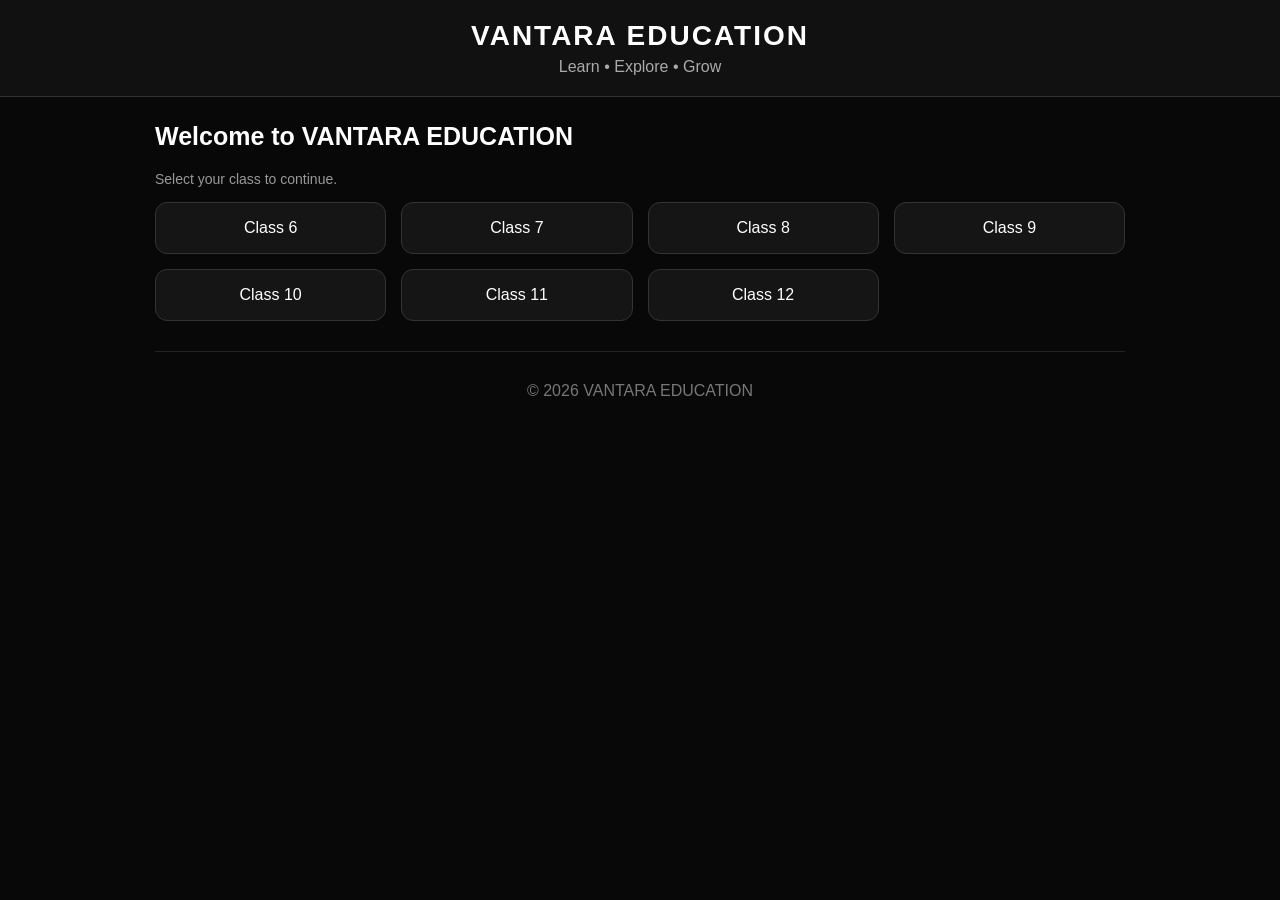
==== index.html @ ebf4049a "Update index.html" ====
<!DOCTYPE html>
<html lang="en">
<head>
<meta charset="UTF-8">
<meta name="viewport" content="width=device-width, initial-scale=1.0">
<title>VANTARA EDUCATION</title>

<style>
* {
  box-sizing: border-box;
  margin: 0;
  padding: 0;
}

body {
  font-family: Arial, sans-serif;
  background: #080808;
  color: #ffffff;
  min-height: 100vh;
}

header {
  background: #111;
  padding: 20px;
  text-align: center;
  border-bottom: 1px solid #333;
}

header h1 {
  font-size: 28px;
  letter-spacing: 2px;
}

header p {
  color: #aaa;
  margin-top: 6px;
}

.container {
  max-width: 1000px;
  margin: auto;
  padding: 25px 15px;
}

.page {
  display: none;
}

.page.active {
  display: block;
}

h2 {
  margin-bottom: 20px;
  font-size: 25px;
}

h3 {
  margin: 20px 0 12px;
  color: #ddd;
}

.grid {
  display: grid;
  grid-template-columns: repeat(auto-fit, minmax(210px, 1fr));
  gap: 15px;
}

button {
  width: 100%;
  padding: 16px;
  border: 1px solid #333;
  border-radius: 12px;
  background: #151515;
  color: white;
  font-size: 16px;
  cursor: pointer;
  transition: 0.2s;
}

button:hover {
  background: #222;
  transform: translateY(-2px);
}

.back {
  background: #222;
  margin-bottom: 20px;
}

.chapter {
  text-align: left;
  padding: 15px;
}

.chapter-title {
  font-size: 17px;
}

.chapter-number {
  color: #aaa;
  font-size: 13px;
}

.content-box {
  background: #111;
  border: 1px solid #292929;
  padding: 20px;
  border-radius: 14px;
  line-height: 1.7;
}

footer {
  text-align: center;
  color: #777;
  padding: 30px 10px;
  margin-top: 30px;
  border-top: 1px solid #222;
}

.small {
  color: #999;
  font-size: 14px;
  margin-bottom: 15px;
}

.section-title {
  margin-top: 25px;
  margin-bottom: 12px;
  padding-bottom: 8px;
  border-bottom: 1px solid #333;
}

.home-btn {
  background: #1c1c1c;
}

textarea {
  width: 100%;
  min-height: 200px;
  background: #111;
  color: white;
  border: 1px solid #333;
  border-radius: 10px;
  padding: 15px;
  resize: vertical;
}

.save-btn {
  margin-top: 10px;
  background: #222;
}

@media(max-width:600px) {
  header h1 {
    font-size: 23px;
  }

  h2 {
    font-size: 21px;
  }

  button {
    font-size: 15px;
    padding: 14px;
  }
}
</style>
</head>

<body>

<header>
  <h1>VANTARA EDUCATION</h1>
  <p>Learn • Explore • Grow</p>
</header>

<div class="container">

<!-- HOME -->
<div id="home" class="page active">
  <h2>Welcome to VANTARA EDUCATION</h2>
  <p class="small">Select your class to continue.</p>

  <div class="grid">
    <button onclick="openClass(6)">Class 6</button>
    <button onclick="openClass(7)">Class 7</button>
    <button onclick="openClass(8)">Class 8</button>
    <button onclick="openClass(9)">Class 9</button>
    <button onclick="openClass(10)">Class 10</button>
    <button onclick="openClass(11)">Class 11</button>
    <button onclick="openClass(12)">Class 12</button>
  </div>
</div>


<!-- CLASS PAGE -->
<div id="classPage" class="page">
  <button class="back" onclick="showPage('home')">← Back</button>

  <h2 id="classTitle"></h2>
  <p class="small">Select a subject.</p>

  <div id="subjectButtons" class="grid"></div>
</div>


<!-- SST SELECTION -->
<div id="sstPage" class="page">
  <button class="back" onclick="openClass(selectedClass)">← Back</button>

  <h2>Social Science</h2>
  <p class="small">Choose a section.</p>

  <div id="sstOptions" class="grid"></div>
</div>


<!-- GENERIC SUBJECT PAGE -->
<div id="subjectPage" class="page">
  <button class="back" onclick="openClass(selectedClass)">← Back</button>

  <h2 id="subjectTitle"></h2>
  <div id="subjectContent"></div>
</div>


<!-- CHAPTER PAGE -->
<div id="chapterPage" class="page">
  <button class="back" onclick="goBack()">← Back</button>

  <h2 id="chapterTitle"></h2>

  <div class="content-box">
    <p>
      Study material for this chapter will be added here.
    </p>
  </div>
</div>


<!-- WRITING PAGE -->
<div id="writingPage" class="page">
  <button class="back" onclick="showPage('home')">← Back</button>

  <h2>Writing</h2>

  <div class="content-box">
    <textarea id="writingArea"
      placeholder="Write your notes or answers here..."></textarea>

    <button class="save-btn" onclick="saveWriting()">Save</button>
  </div>
</div>


<footer>
  © 2026 VANTARA EDUCATION
</footer>

</div>


<script>

let selectedClass = null;
let currentSubject = null;
let previousPage = "classPage";

const classes = {
  6: ["Mathematics", "Science", "English", "Social Science", "AI", "Hindi"],
  7: ["Mathematics", "Science", "English", "Social Science", "AI", "Hindi"],
  8: ["Mathematics", "Science", "English", "Social Science", "AI", "Hindi"],
  9: ["Mathematics", "Science", "English", "Social Science", "AI", "Hindi"],
  10: ["Mathematics", "Science", "English", "Social Science", "AI", "Hindi"],
  11: ["Mathematics", "Physics", "Chemistry", "Biology", "English", "Social Science", "AI", "Hindi"],
  12: ["Mathematics", "Physics", "Chemistry", "Biology", "English", "Social Science", "AI", "Hindi"]
};


/* =========================
   CLASS 10 MATHEMATICS
========================= */

const class10Maths = [
  "Real Numbers",
  "Polynomials",
  "Pair of Linear Equations in Two Variables",
  "Quadratic Equations",
  "Arithmetic Progressions",
  "Triangles",
  "Coordinate Geometry",
  "Introduction to Trigonometry",
  "Some Applications of Trigonometry",
  "Circles",
  "Constructions",
  "Areas Related to Circles",
  "Surface Areas and Volumes",
  "Statistics",
  "Probability"
];


/* =========================
   CLASS 10 SCIENCE
========================= */

const class10Science = [
  "Chemical Reactions and Equations",
  "Acids, Bases and Salts",
  "Metals and Non-metals",
  "Carbon and Its Compounds",
  "Periodic Classification of Elements",
  "Life Processes",
  "Control and Coordination",
  "How Do Organisms Reproduce?",
  "Heredity and Evolution",
  "Light Reflection and Refraction",
  "The Human Eye and Colourful World",
  "Electricity",
  "Magnetic Effects of Electric Current",
  "Our Environment"
];


/* =========================
   CLASS 10 AI
========================= */

const class10AI = [

  "Part A: Employability Skills (10 Marks)",

  "Communication Skills-II",
  "Self-management Skills-II",
  "Information and Communication Technology (ICT) Skills-II",
  "Entrepreneurial Skills-II",
  "Green Skills-II",

  "Part B: Subject-Specific Skills (40 Marks)",

  "Revisiting AI Project Cycle & Ethical Frameworks for AI",
  "Advanced Concepts of Modeling in AI (Includes Machine Learning & Deep Learning)",
  "Evaluating Models (Includes Confusion Matrix, Accuracy, Precision, Recall)",
  "Statistical Data",
  "Computer Vision",
  "Natural Language Processing (NLP)",
  "Advance Python"
];


/* =========================
   CLASS 10 HINDI
========================= */

const hindi10A = {

  "क्षितिज भाग-2 (Kshitij Part 2)": {

    "काव्य खंड (Poetry)": [
      "सूरदास – पद",
      "तुलसीदास – राम-लक्ष्मण-परशुराम संवाद",
      "जयशंकर प्रसाद – आत्मकथ्य",
      "सूर्यकांत त्रिपाठी 'निराला' – उत्साह, अट नहीं रही है",
      "नागार्जुन – यह दंतुरित मुस्कान, फसल",
      "मंगलेश डबराल – संगतकार"
    ],

    "गद्य खंड (Prose)": [
      "स्वयं प्रकाश – नेताजी का चश्मा",
      "रामवृक्ष बेनीपुरी – बालगोबिन भगत",
      "यशपाल – लखनवी अंदाज़",
      "सर्वेश्वर दयाल सक्सेना – मानवीय करुणा की दिव्य चमक",
      "मन्नू भंडारी – एक कहानी यह भी",
      "यतीन्द्र मिश्र – नौबतखाने में इबादत",
      "भदंत आनंद कौसल्यायन – संस्कृति"
    ]
  },

  "कृतिका भाग-2 (Kritika Part 2)": [
    "शिवपूजन सहाय – माता का आँचल",
    "कमलेश्वर – जॉर्ज पंचम की नाक",
    "मधु कांकरिया – साना-साना हाथ जोड़ि...",
    "शिवप्रसाद मिश्र 'रुद्र' – एही ठैयाँ झुलनी हेरानी हो रामा!",
    "अज्ञेय – मैं क्यों लिखता हूँ?"
  ]
};


const hindi10B = {

  "स्पर्श भाग-2 (Sparsh Part 2)": {

    "पद्य खंड (Poetry)": [
      "कबीर – साखी",
      "मीरा – पद",
      "मैथिलीशरण गुप्त – मनुष्यताअ",
      "सुमित्रानंदन पंत – पर्वत प्रदेश में पावस",
      "वीरेन डंगवाल – तोप",
      "कैफ़ी आज़मी – कर चले हम फ़िदा",
      "रवीन्द्रनाथ ठाकुर – आत्मत्राण"
    ],

    "गद्य खंड (Prose)": [
      "प्रेमचंद – बड़े भाई साहब",
      "सीताराम सेकसरिया – डायरी का एक पन्ना",
      "लीलाधर मंडलोई – ततँरा-वामीरो कथाअ",
      "निदा फ़ाज़ली – अब कहाँ दूसरे के दुख से दुखी होने वाले",
      "प्रहलाद अग्रवाल – तीसरी कसम के शिल्पकार शैलेंद्र",
      "अंतोन चेखव – गिरगिट",
      "रवींद्र केलेकर – पतझड़ में टूटी पत्तियाँ (गिन्निया का सोना)",
      "हबीब तनवीर – कारतूस"
    ]
  },

  "संचयन भाग-2 (Sanchayan Part 2)": [
    "मिथिलेश्वर – हरिहर काका",
    "गुरदयाल सिंह – सपनों के-से दिन",
    "राही मासूम रज़ा – टोपी शुक्ला"
  ]
};


/* =========================
   CLASS 9 MATHEMATICS
========================= */

const class9MathOld = [
  "Number Systems",
  "Polynomials",
  "Linear Equations in Two Variables",
  "Coordinate Geometry",
  "Introduction to Euclid’s Geometry",
  "Lines and Angles",
  "Triangles",
  "Quadrilaterals",
  "Circles",
  "Heron’s Formula",
  "Surface Areas and Volumes",
  "Statistics"
];

const class9MathNew1 = [
  "Orienting Yourself: The Use of Coordinates",
  "Introduction to Linear Polynomials",
  "The World of Numbers",
  "Exploring Algebraic Identities",
  "I'm Up and Down, and Round and Round (Circles)",
  "Measuring Space: Perimeter and Area",
  "The Mathematics of Maybe: Introduction to Probability",
  "Predicting What Comes Next: Exploring Sequences and Progressions"
];

const class9MathNew2 = [
  "Propositions and their Converses",
  "How Quantities Combine: Understanding Data",
  "The World of Algorithms",
  "Quadrilaterals",
  "Two Variables, One Line",
  "Math of Space: Surface Area and Volume"
];


/* =========================
   CLASS 9 SCIENCE
========================= */

const class9ScienceNew = [
  "Exploration: Entering the World of Secondary Science",
  "Cell: The Building Block of Life",
  "Functional Tissues",
  "Describing Motion Around Us",
  "Exploring Mixtures and their Separation",
  "Structure of the Atom",
  "Atoms and Molecules",
  "Gravitation",
  "Work, Energy, and Power",
  "Sound and Wave Motion",
  "Diversity in the Living World",
  "Reproduction and Continuity of Life",
  "Our Environment and Natural Resources"
];

const class9PhysicsOld = [
  "Motion (Chapter 8)",
  "Force and Laws of Motion (Chapter 9)",
  "Gravitation (Chapter 10)",
  "Work and Energy (Chapter 11)",
  "Sound (Chapter 12)"
];

const class9ChemistryOld = [
  "Matter",
  "Purity of Matter",
  "Atoms and Molecules",
  "Atomic Structure"
];

const class9BiologyOld = [
  "The Fundamental Unit of Life (Cells) — Chapter 5",
  "Tissues — Chapter 6",
  "Diversity in Living Organisms — Chapter 7",
  "Why Do We Fall Ill? — Chapter 13",
  "Natural Resources — Chapter 14",
  "Improvement in Food Resources — Chapter 15"
];


/* =========================
   CLASS 9 SST
========================= */

const class9HistoryOld = [
  "The French Revolution",
  "Socialism in Europe and the Russian Revolution",
  "Nazism and the Rise of Hitler",
  "Forest Society and Colonialism",
  "Pastoralists in the Modern World",
  "Peasants and Farmers",
  "History and Sport: The Story of Cricket",
  "Clothing: A Social History"
];

const class9GeographyOld = [
  "India – Size and Location",
  "Physical Features of India",
  "Drainage (Rivers and Lakes)",
  "Climate",
  "Natural Vegetation and Wildlife",
  "Population"
];

const class9CivicsOld = [
  "Democracy in the Contemporary World",
  "What is Democracy? Why Democracy?",
  "Constitutional Design",
  "Electoral Politics",
  "Working of Institutions",
  "Democratic Rights"
];

const class9EconomicsOld = [
  "The Story of Village Palampur",
  "People as Resource",
  "Poverty as a Challenge",
  "Food Security in India"
];

const class9SSTNew1 = [
  "Understanding Social Science",
  "Shaping of the Earth's Surface",
  "Atmosphere and Climate",
  "Early Humans and Beginning of Civilisation",
  "State and Society up to 1000 CE",
  "Democracy",
  "Elections",
  "Building Blocks in Economics: The Problem of Choice",
  "The Price Puzzle: What Drives the Market",
  "Oceans and Life",
  "Life on Earth",
  "Resistance and Resilience (1000 CE–1700 CE)",
  "India and the World-I (1900 BCE–1200 CE)",
  "Authority",
  "From Ideas to Startups",
  "Smart Ways to Manage Your Finances"
];


/* =========================
   CLASS 9 ENGLISH
========================= */

const class9EnglishNew = [
  "Chapter 1: How I Taught My Grandmother to Read / Bharat Our Land",
  "Chapter 2: The Pot Maker / Gifts of Grace: Honouring Our Vocations",
  "Chapter 3: Winds of Change / Canvas of Soil",
  "Chapter 4: Vitamin-M / I Cannot Remember My Mother",
  "Chapter 5: The World of Limitless Possibilities / Nine Gold Medals",
  "Chapter 6: Twin Melodies / A Friend Found in Music",
  "Chapter 8: Follow That Dream / Believe in Yourself"
];

const class9BeehiveProse = [
  "Chapter 1: The Fun They Had",
  "Chapter 2: The Sound of Music (I. Evelyn Glennie, II. Bismillah Khan)",
  "Chapter 3: The Little Girl",
  "Chapter 4: A Truly Beautiful Mind",
  "Chapter 5: The Snake and the Mirror",
  "Chapter 6: My Childhood",
  "Chapter 7: Packing",
  "Chapter 8: Reach for the Top (I. Santosh Yadav, II. Maria Sharapova)",
  "Chapter 9: The Bond of Love",
  "Chapter 10: Kathmandu",
  "Chapter 11: If I Were You"
];

const class9BeehivePoetry = [
  "The Road Not Taken",
  "Wind",
  "Rain on the Roof",
  "The Lake Isle of Innisfree",
  "A Legend of the Northland",
  "No Men Are Foreign",
  "The Duck and the Kangaroo (Removed in later rationalised editions)",
  "On Killing a Tree",
  "The Snake Trying",
  "A Slumber Did My Spirit Seal"
];

const class9Moments = [
  "Chapter 1: The Lost Child",
  "Chapter 2: The Adventures of Toto",
  "Chapter 3: Iswaran the Storyteller",
  "Chapter 4: In the Kingdom of Fools",
  "Chapter 5: The Happy Prince",
  "Chapter 6: Weathering the Storm in Ersama",
  "Chapter 7: The Last Leaf",
  "Chapter 8: A House Is Not a Home",
  "Chapter 9: The Accidental Tourist (Removed in later rationalised editions)",
  "Chapter 10: The Beggar"
];


/* =========================
   CLASS 9 HINDI
========================= */

const class9HindiNew = [
  "अध्याय 1: दो बैलों की कथा",
  "अध्याय 2: क्या लिखूँ?",
  "अध्याय 3: संवादहीन",
  "अध्याय 4: ऐसी भी बातें होती हैं",
  "अध्याय 5: आखिरी चट्टान तक",
  "अध्याय 6: रीढ़ की हड्डी",
  "अध्याय 7: मैं और मेरा देश",
  "अध्याय 8: रैदास के पद",
  "अध्याय 9: राम-परशुराम-लक्ष्मण संवाद",
  "अध्याय 10: भारति, जय, विजयकरे!",
  "अध्याय 11: झाँसी की रानी",
  "अध्याय 12: घर की याद"
];

const class9KshitijProse = [
  "अध्याय 1: दो बैलों की कथा (प्रेमचंद)",
  "अध्याय 2: ल्हासा की ओर (राहुल सांकृत्यायन)",
  "अध्याय 3: उपभोक्तावाद की संस्कृति (श्यामाचरण दुबे)",
  "अध्याय 4: साँवले सपनों की याद (जाबिर हुसैन)",
  "अध्याय 5: नाना साहब की पुत्री देवी मैना को भस्म कर दिया गया (चपला देवी)",
  "अध्याय 6: प्रेमचंद के फटे जूते (हरिशंकर परसाई)",
  "अध्याय 7: मेरे बचपन के दिन (महादेवी वर्मा)",
  "अध्याय 8: एक कुत्ता और एक मैना (हजारीप्रसाद द्विवेदी)"
];

const class9KshitijPoetry = [
  "अध्याय 9: साखियाँ एवं सबद (कबीर)",
  "अध्याय 10: वाख (ललद्यद)",
  "अध्याय 11: सवैये (रसखान)",
  "अध्याय 12: कैदी और कोकिला (माखनलाल चतुर्वेदी)",
  "अध्याय 13: ग्राम श्री (सुमित्रानंदन पंत)",
  "अध्याय 14: चंद्रगहना से लौटती बेर (केदारनाथ अग्रवाल)",
  "अध्याय 15: मेघ आए (सर्वेश्वर दयाल सक्सेना)",
  "अध्याय 16: यमराज की दिशा (चंद्रकांत देवताले)",
  "अध्याय 17: बच्चे काम पर जा रहे हैं (राजेश जोशी)"
];

const class9Kritika = [
  "अध्याय 1: इस जल प्रलय में (फणीश्वरनाथ रेणु)",
  "अध्याय 2: मेरे संग की औरतें (मृदुला गर्ग)",
  "अध्याय 3: रीढ़ की हड्डी (जगदीश चंद्र माथुर)",
  "अध्याय 4: माटी वाली (विद्यासागर नौटियाल)",
  "अध्याय 5: किस तरह आखिरकार मैं हिंदी में आया (शमशेर बहादुर सिंह)"
];


/* =========================
   CLASS 9 AI
========================= */

const class9AI = [
  "Chapter 1: Introduction to Computer Systems",
  "Chapter 2: Computer Components and Hardware",
  "Chapter 3: Types of Software",
  "Chapter 4: Computer Networking and Multimedia",
  "Chapter 5: Cyber Safety",
  "Chapter 6: Working with a Word Processor",
  "Chapter 7: Working with Presentation Software",
  "Chapter 8: Working with Spreadsheets"
];


/* =========================
   NAVIGATION
========================= */

function showPage(id) {

  document.querySelectorAll(".page").forEach(page => {
    page.classList.remove("active");
  });

  document.getElementById(id).classList.add("active");

  window.scrollTo(0, 0);
}


function openClass(classNumber) {

  selectedClass = classNumber;

  document.getElementById("classTitle").textContent =
    "Class " + classNumber;

  const box = document.getElementById("subjectButtons");

  box.innerHTML = "";

  classes[classNumber].forEach(subject => {

    const button = document.createElement("button");

    button.textContent = subject;

    if (subject === "Social Science") {
      button.onclick = openSST;
    } else {
      button.onclick = () => openSubject(subject);
    }

    box.appendChild(button);
  });

  showPage("classPage");
}


/* =========================
   SST
========================= */

function openSST() {

  if (selectedClass >= 9 && selectedClass <= 12) {

    const box = document.getElementById("sstOptions");

    box.innerHTML = "";

    ["History", "Geography", "Civics", "Economics"].forEach(subject => {

      const button = document.createElement("button");

      button.textContent = subject;

      button.onclick = () => {

        let chapters = [];

        if (selectedClass === 9) {

          if (subject === "History") chapters = class9HistoryOld;
          if (subject === "Geography") chapters = class9GeographyOld;
          if (subject === "Civics") chapters = class9CivicsOld;
          if (subject === "Economics") chapters = class9EconomicsOld;

        } else {

          chapters = Array.from(
            {length: 10},
            (_, i) => "Chapter " + (i + 1)
          );

        }

        openChapterList(
          subject,
          chapters
        );
      };

      box.appendChild(button);
    });

    showPage("sstPage");

  } else {

    openSubject("Social Science");

  }
}


/* =========================
   SUBJECT HANDLER
========================= */

function openSubject(subject) {

  currentSubject = subject;
  previousPage = "classPage";

  /* CLASS 9 SPECIAL SUBJECTS */

  if (selectedClass === 9) {

    if (subject === "Mathematics") {
      openClass9Math();
      return;
    }

    if (subject === "Science") {
      openClass9Science();
      return;
    }

    if (subject === "English") {
      openClass9English();
      return;
    }

    if (subject === "Hindi") {
      openClass9Hindi();
      return;
    }

    if (subject === "AI") {
      openChapterList(subject, class9AI);
      return;
    }
  }


  /* CLASS 10 SPECIAL SUBJECTS */

  if (selectedClass === 10) {

    if (subject === "Mathematics") {
      openChapterList(subject, class10Maths);
      return;
    }

    if (subject === "Science") {
      openChapterList(subject, class10Science);
      return;
    }

    if (subject === "AI") {
      openChapterList(subject, class10AI);
      return;
    }

    if (subject === "Hindi") {
      openClass10Hindi();
      return;
    }
  }


  /* GENERIC */

  const chapters = Array.from(
    {length: 10},
    (_, i) => "Chapter " + (i + 1)
  );

  openChapterList(subject, chapters);
}


/* =========================
   CHAPTER LIST
========================= */

function openChapterList(title, chapters) {

  currentSubject = title;
  previousPage = "classPage";

  document.getElementById("subjectTitle").textContent = title;

  const box = document.getElementById("subjectContent");

  box.innerHTML = "";

  chapters.forEach((chapter, index) => {

    const button = document.createElement("button");

    button.className = "chapter";

    button.innerHTML = `
      <span class="chapter-number">
        ${index + 1}
      </span><br>
      <span class="chapter-title">
        ${chapter}
      </span>
    `;

    button.onclick =
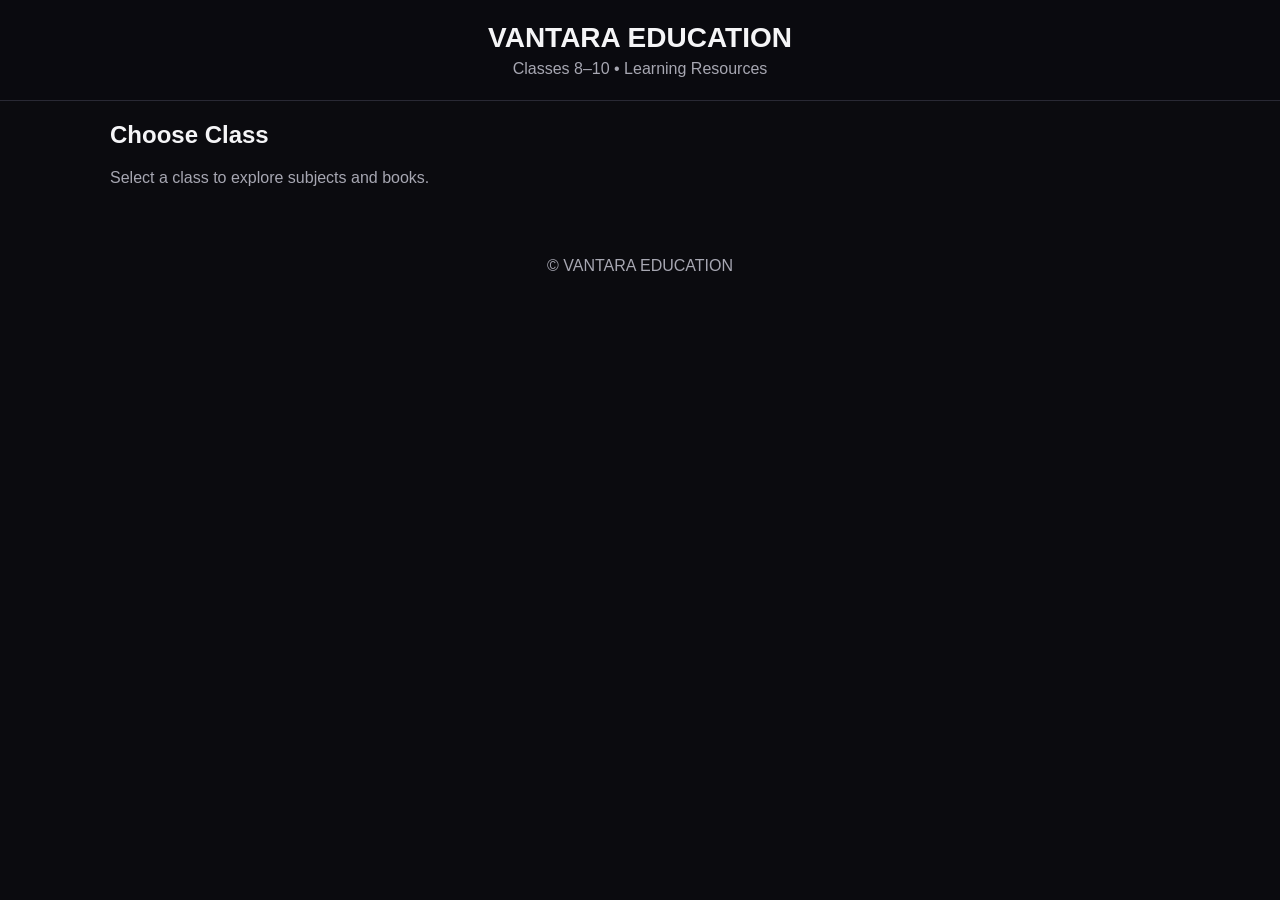
==== commit 29975e66: "Update index.html" ====
--- a/index.html
+++ b/index.html
@@ -6,163 +6,170 @@
 <title>VANTARA EDUCATION</title>
 
 <style>
-* {
-  box-sizing: border-box;
-  margin: 0;
-  padding: 0;
-}
-
-body {
-  font-family: Arial, sans-serif;
-  background: #080808;
-  color: #ffffff;
-  min-height: 100vh;
-}
-
-header {
-  background: #111;
-  padding: 20px;
-  text-align: center;
-  border-bottom: 1px solid #333;
-}
-
-header h1 {
-  font-size: 28px;
-  letter-spacing: 2px;
-}
-
-header p {
-  color: #aaa;
-  margin-top: 6px;
-}
-
-.container {
-  max-width: 1000px;
-  margin: auto;
-  padding: 25px 15px;
-}
-
-.page {
-  display: none;
-}
-
-.page.active {
-  display: block;
-}
-
-h2 {
-  margin-bottom: 20px;
-  font-size: 25px;
-}
-
-h3 {
-  margin: 20px 0 12px;
-  color: #ddd;
-}
-
-.grid {
-  display: grid;
-  grid-template-columns: repeat(auto-fit, minmax(210px, 1fr));
-  gap: 15px;
-}
-
-button {
-  width: 100%;
-  padding: 16px;
-  border: 1px solid #333;
-  border-radius: 12px;
-  background: #151515;
-  color: white;
-  font-size: 16px;
-  cursor: pointer;
-  transition: 0.2s;
-}
-
-button:hover {
-  background: #222;
-  transform: translateY(-2px);
-}
-
-.back {
-  background: #222;
-  margin-bottom: 20px;
-}
-
-.chapter {
-  text-align: left;
-  padding: 15px;
-}
-
-.chapter-title {
-  font-size: 17px;
-}
-
-.chapter-number {
-  color: #aaa;
-  font-size: 13px;
-}
-
-.content-box {
-  background: #111;
-  border: 1px solid #292929;
-  padding: 20px;
-  border-radius: 14px;
-  line-height: 1.7;
-}
-
-footer {
-  text-align: center;
-  color: #777;
-  padding: 30px 10px;
-  margin-top: 30px;
-  border-top: 1px solid #222;
-}
-
-.small {
-  color: #999;
-  font-size: 14px;
-  margin-bottom: 15px;
-}
-
-.section-title {
-  margin-top: 25px;
-  margin-bottom: 12px;
-  padding-bottom: 8px;
-  border-bottom: 1px solid #333;
-}
-
-.home-btn {
-  background: #1c1c1c;
-}
-
-textarea {
-  width: 100%;
-  min-height: 200px;
-  background: #111;
-  color: white;
-  border: 1px solid #333;
-  border-radius: 10px;
-  padding: 15px;
-  resize: vertical;
-}
-
-.save-btn {
-  margin-top: 10px;
-  background: #222;
-}
-
-@media(max-width:600px) {
-  header h1 {
-    font-size: 23px;
+:root{
+  --bg:#0b0b0f;
+  --card:#15151c;
+  --card2:#1c1c25;
+  --text:#f5f5f7;
+  --muted:#a7a7b2;
+  --accent:#8b5cf6;
+  --border:#292934;
+}
+
+*{
+  box-sizing:border-box;
+}
+
+body{
+  margin:0;
+  background:var(--bg);
+  color:var(--text);
+  font-family:Arial,Helvetica,sans-serif;
+}
+
+header{
+  padding:22px 16px;
+  text-align:center;
+  border-bottom:1px solid var(--border);
+  position:sticky;
+  top:0;
+  background:rgba(11,11,15,.96);
+  z-index:5;
+}
+
+header h1{
+  margin:0;
+  font-size:28px;
+}
+
+header p{
+  margin:6px 0 0;
+  color:var(--muted);
+}
+
+main{
+  max-width:1100px;
+  margin:auto;
+  padding:20px;
+}
+
+.page{
+  display:none;
+}
+
+.page.active{
+  display:block;
+}
+
+h2{
+  margin-top:0;
+}
+
+.subtitle{
+  color:var(--muted);
+  margin-bottom:20px;
+}
+
+.grid{
+  display:grid;
+  grid-template-columns:repeat(auto-fit,minmax(210px,1fr));
+  gap:12px;
+}
+
+button{
+  width:100%;
+  border:1px solid var(--border);
+  background:var(--card);
+  color:var(--text);
+  padding:15px;
+  border-radius:12px;
+  text-align:left;
+  font-size:15px;
+  cursor:pointer;
+}
+
+button:hover{
+  background:var(--card2);
+  border-color:var(--accent);
+}
+
+.back{
+  width:auto;
+  background:transparent;
+  margin-bottom:16px;
+  padding:9px 14px;
+}
+
+.section-title{
+  margin:25px 0 10px;
+  color:#d7c8ff;
+}
+
+.chapter{
+  display:flex;
+  align-items:center;
+  gap:10px;
+}
+
+.chapter span{
+  flex:1;
+}
+
+.video-box{
+  margin-top:20px;
+  background:var(--card);
+  padding:16px;
+  border-radius:14px;
+  border:1px solid var(--border);
+}
+
+.video-box iframe{
+  width:100%;
+  height:420px;
+  border:0;
+  border-radius:10px;
+}
+
+.video-placeholder{
+  padding:35px;
+  text-align:center;
+  color:var(--muted);
+  border:1px dashed var(--border);
+  border-radius:10px;
+}
+
+.small{
+  font-size:13px;
+  color:var(--muted);
+}
+
+.badge{
+  display:inline-block;
+  padding:5px 9px;
+  border-radius:20px;
+  background:#241b38;
+  color:#d9c8ff;
+  font-size:12px;
+  margin-bottom:10px;
+}
+
+footer{
+  text-align:center;
+  color:var(--muted);
+  padding:30px 15px;
+}
+
+@media(max-width:600px){
+  main{
+    padding:14px;
   }
 
-  h2 {
-    font-size: 21px;
+  header h1{
+    font-size:23px;
   }
 
-  button {
-    font-size: 15px;
-    padding: 14px;
+  .video-box iframe{
+    height:230px;
   }
 }
 </style>
@@ -172,730 +179,1371 @@
 
 <header>
   <h1>VANTARA EDUCATION</h1>
-  <p>Learn • Explore • Grow</p>
+  <p>Classes 8–10 • Learning Resources</p>
 </header>
 
-<div class="container">
+<main>
 
 <!-- HOME -->
-<div id="home" class="page active">
-  <h2>Welcome to VANTARA EDUCATION</h2>
-  <p class="small">Select your class to continue.</p>
-
-  <div class="grid">
-    <button onclick="openClass(6)">Class 6</button>
-    <button onclick="openClass(7)">Class 7</button>
-    <button onclick="openClass(8)">Class 8</button>
-    <button onclick="openClass(9)">Class 9</button>
-    <button onclick="openClass(10)">Class 10</button>
-    <button onclick="openClass(11)">Class 11</button>
-    <button onclick="openClass(12)">Class 12</button>
-  </div>
-</div>
-
-
-<!-- CLASS PAGE -->
-<div id="classPage" class="page">
-  <button class="back" onclick="showPage('home')">← Back</button>
-
-  <h2 id="classTitle"></h2>
-  <p class="small">Select a subject.</p>
-
-  <div id="subjectButtons" class="grid"></div>
-</div>
-
-
-<!-- SST SELECTION -->
-<div id="sstPage" class="page">
-  <button class="back" onclick="openClass(selectedClass)">← Back</button>
-
-  <h2>Social Science</h2>
-  <p class="small">Choose a section.</p>
-
-  <div id="sstOptions" class="grid"></div>
-</div>
-
-
-<!-- GENERIC SUBJECT PAGE -->
-<div id="subjectPage" class="page">
-  <button class="back" onclick="openClass(selectedClass)">← Back</button>
+<section id="home" class="page active">
+
+  <h2>Choose Class</h2>
+
+  <p class="subtitle">
+    Select a class to explore subjects and books.
+  </p>
+
+  <div class="grid" id="classGrid"></div>
+
+</section>
+
+
+<!-- SUBJECT PAGE -->
+<section id="subjectPage" class="page">
+
+  <button class="back" onclick="goBack()">← Back</button>
+
+  <span class="badge" id="classBadge"></span>
 
   <h2 id="subjectTitle"></h2>
-  <div id="subjectContent"></div>
-</div>
+
+  <p class="subtitle">
+    Choose a subject.
+  </p>
+
+  <div class="grid" id="subjectGrid"></div>
+
+</section>
+
+
+<!-- BOOK PAGE -->
+<section id="bookPage" class="page">
+
+  <button class="back" onclick="goBack()">← Back</button>
+
+  <span class="badge" id="bookBadge"></span>
+
+  <h2 id="bookTitle"></h2>
+
+  <p class="subtitle" id="bookSubtitle"></p>
+
+  <div class="grid" id="bookGrid"></div>
+
+</section>
 
 
 <!-- CHAPTER PAGE -->
-<div id="chapterPage" class="page">
+<section id="chapterPage" class="page">
+
   <button class="back" onclick="goBack()">← Back</button>
 
+  <span class="badge" id="chapterBadge"></span>
+
   <h2 id="chapterTitle"></h2>
 
-  <div class="content-box">
-    <p>
-      Study material for this chapter will be added here.
-    </p>
-  </div>
-</div>
-
-
-<!-- WRITING PAGE -->
-<div id="writingPage" class="page">
-  <button class="back" onclick="showPage('home')">← Back</button>
-
-  <h2>Writing</h2>
-
-  <div class="content-box">
-    <textarea id="writingArea"
-      placeholder="Write your notes or answers here..."></textarea>
-
-    <button class="save-btn" onclick="saveWriting()">Save</button>
-  </div>
-</div>
+  <p class="subtitle" id="chapterSubtitle"></p>
+
+  <div id="chapterContent"></div>
+
+</section>
+
+</main>
 
 
 <footer>
-  © 2026 VANTARA EDUCATION
+  © VANTARA EDUCATION
 </footer>
 
-</div>
-
 
 <script>
 
-let selectedClass = null;
-let currentSubject = null;
-let previousPage = "classPage";
-
-const classes = {
-  6: ["Mathematics", "Science", "English", "Social Science", "AI", "Hindi"],
-  7: ["Mathematics", "Science", "English", "Social Science", "AI", "Hindi"],
-  8: ["Mathematics", "Science", "English", "Social Science", "AI", "Hindi"],
-  9: ["Mathematics", "Science", "English", "Social Science", "AI", "Hindi"],
-  10: ["Mathematics", "Science", "English", "Social Science", "AI", "Hindi"],
-  11: ["Mathematics", "Physics", "Chemistry", "Biology", "English", "Social Science", "AI", "Hindi"],
-  12: ["Mathematics", "Physics", "Chemistry", "Biology", "English", "Social Science", "AI", "Hindi"]
-};
-
-
-/* =========================
-   CLASS 10 MATHEMATICS
-========================= */
-
-const class10Maths = [
-  "Real Numbers",
-  "Polynomials",
-  "Pair of Linear Equations in Two Variables",
-  "Quadratic Equations",
-  "Arithmetic Progressions",
-  "Triangles",
-  "Coordinate Geometry",
-  "Introduction to Trigonometry",
-  "Some Applications of Trigonometry",
-  "Circles",
-  "Constructions",
-  "Areas Related to Circles",
-  "Surface Areas and Volumes",
-  "Statistics",
-  "Probability"
-];
-
-
-/* =========================
-   CLASS 10 SCIENCE
-========================= */
-
-const class10Science = [
-  "Chemical Reactions and Equations",
-  "Acids, Bases and Salts",
-  "Metals and Non-metals",
-  "Carbon and Its Compounds",
-  "Periodic Classification of Elements",
-  "Life Processes",
-  "Control and Coordination",
-  "How Do Organisms Reproduce?",
-  "Heredity and Evolution",
-  "Light Reflection and Refraction",
-  "The Human Eye and Colourful World",
-  "Electricity",
-  "Magnetic Effects of Electric Current",
-  "Our Environment"
-];
-
-
-/* =========================
-   CLASS 10 AI
-========================= */
-
-const class10AI = [
-
-  "Part A: Employability Skills (10 Marks)",
-
-  "Communication Skills-II",
-  "Self-management Skills-II",
-  "Information and Communication Technology (ICT) Skills-II",
-  "Entrepreneurial Skills-II",
-  "Green Skills-II",
-
-  "Part B: Subject-Specific Skills (40 Marks)",
-
-  "Revisiting AI Project Cycle & Ethical Frameworks for AI",
-  "Advanced Concepts of Modeling in AI (Includes Machine Learning & Deep Learning)",
-  "Evaluating Models (Includes Confusion Matrix, Accuracy, Precision, Recall)",
-  "Statistical Data",
-  "Computer Vision",
-  "Natural Language Processing (NLP)",
-  "Advance Python"
-];
-
-
-/* =========================
-   CLASS 10 HINDI
-========================= */
-
-const hindi10A = {
-
-  "क्षितिज भाग-2 (Kshitij Part 2)": {
-
-    "काव्य खंड (Poetry)": [
-      "सूरदास – पद",
-      "तुलसीदास – राम-लक्ष्मण-परशुराम संवाद",
-      "जयशंकर प्रसाद – आत्मकथ्य",
-      "सूर्यकांत त्रिपाठी 'निराला' – उत्साह, अट नहीं रही है",
-      "नागार्जुन – यह दंतुरित मुस्कान, फसल",
-      "मंगलेश डबराल – संगतकार"
-    ],
-
-    "गद्य खंड (Prose)": [
-      "स्वयं प्रकाश – नेताजी का चश्मा",
-      "रामवृक्ष बेनीपुरी – बालगोबिन भगत",
-      "यशपाल – लखनवी अंदाज़",
-      "सर्वेश्वर दयाल सक्सेना – मानवीय करुणा की दिव्य चमक",
-      "मन्नू भंडारी – एक कहानी यह भी",
-      "यतीन्द्र मिश्र – नौबतखाने में इबादत",
-      "भदंत आनंद कौसल्यायन – संस्कृति"
-    ]
-  },
-
-  "कृतिका भाग-2 (Kritika Part 2)": [
-    "शिवपूजन सहाय – माता का आँचल",
-    "कमलेश्वर – जॉर्ज पंचम की नाक",
-    "मधु कांकरिया – साना-साना हाथ जोड़ि...",
-    "शिवप्रसाद मिश्र 'रुद्र' – एही ठैयाँ झुलनी हेरानी हो रामा!",
-    "अज्ञेय – मैं क्यों लिखता हूँ?"
-  ]
-};
-
-
-const hindi10B = {
-
-  "स्पर्श भाग-2 (Sparsh Part 2)": {
-
-    "पद्य खंड (Poetry)": [
-      "कबीर – साखी",
-      "मीरा – पद",
-      "मैथिलीशरण गुप्त – मनुष्यताअ",
-      "सुमित्रानंदन पंत – पर्वत प्रदेश में पावस",
-      "वीरेन डंगवाल – तोप",
-      "कैफ़ी आज़मी – कर चले हम फ़िदा",
-      "रवीन्द्रनाथ ठाकुर – आत्मत्राण"
-    ],
-
-    "गद्य खंड (Prose)": [
-      "प्रेमचंद – बड़े भाई साहब",
-      "सीताराम सेकसरिया – डायरी का एक पन्ना",
-      "लीलाधर मंडलोई – ततँरा-वामीरो कथाअ",
-      "निदा फ़ाज़ली – अब कहाँ दूसरे के दुख से दुखी होने वाले",
-      "प्रहलाद अग्रवाल – तीसरी कसम के शिल्पकार शैलेंद्र",
-      "अंतोन चेखव – गिरगिट",
-      "रवींद्र केलेकर – पतझड़ में टूटी पत्तियाँ (गिन्निया का सोना)",
-      "हबीब तनवीर – कारतूस"
-    ]
-  },
-
-  "संचयन भाग-2 (Sanchayan Part 2)": [
-    "मिथिलेश्वर – हरिहर काका",
-    "गुरदयाल सिंह – सपनों के-से दिन",
-    "राही मासूम रज़ा – टोपी शुक्ला"
-  ]
-};
-
-
-/* =========================
-   CLASS 9 MATHEMATICS
-========================= */
-
-const class9MathOld = [
-  "Number Systems",
-  "Polynomials",
-  "Linear Equations in Two Variables",
-  "Coordinate Geometry",
-  "Introduction to Euclid’s Geometry",
-  "Lines and Angles",
-  "Triangles",
-  "Quadrilaterals",
-  "Circles",
-  "Heron’s Formula",
-  "Surface Areas and Volumes",
-  "Statistics"
-];
-
-const class9MathNew1 = [
-  "Orienting Yourself: The Use of Coordinates",
-  "Introduction to Linear Polynomials",
-  "The World of Numbers",
-  "Exploring Algebraic Identities",
-  "I'm Up and Down, and Round and Round (Circles)",
-  "Measuring Space: Perimeter and Area",
-  "The Mathematics of Maybe: Introduction to Probability",
-  "Predicting What Comes Next: Exploring Sequences and Progressions"
-];
-
-const class9MathNew2 = [
-  "Propositions and their Converses",
-  "How Quantities Combine: Understanding Data",
-  "The World of Algorithms",
-  "Quadrilaterals",
-  "Two Variables, One Line",
-  "Math of Space: Surface Area and Volume"
-];
-
-
-/* =========================
-   CLASS 9 SCIENCE
-========================= */
-
-const class9ScienceNew = [
-  "Exploration: Entering the World of Secondary Science",
-  "Cell: The Building Block of Life",
-  "Functional Tissues",
-  "Describing Motion Around Us",
-  "Exploring Mixtures and their Separation",
-  "Structure of the Atom",
-  "Atoms and Molecules",
-  "Gravitation",
-  "Work, Energy, and Power",
-  "Sound and Wave Motion",
-  "Diversity in the Living World",
-  "Reproduction and Continuity of Life",
-  "Our Environment and Natural Resources"
-];
-
-const class9PhysicsOld = [
-  "Motion (Chapter 8)",
-  "Force and Laws of Motion (Chapter 9)",
-  "Gravitation (Chapter 10)",
-  "Work and Energy (Chapter 11)",
-  "Sound (Chapter 12)"
-];
-
-const class9ChemistryOld = [
-  "Matter",
-  "Purity of Matter",
-  "Atoms and Molecules",
-  "Atomic Structure"
-];
-
-const class9BiologyOld = [
-  "The Fundamental Unit of Life (Cells) — Chapter 5",
-  "Tissues — Chapter 6",
-  "Diversity in Living Organisms — Chapter 7",
-  "Why Do We Fall Ill? — Chapter 13",
-  "Natural Resources — Chapter 14",
-  "Improvement in Food Resources — Chapter 15"
-];
-
-
-/* =========================
-   CLASS 9 SST
-========================= */
-
-const class9HistoryOld = [
-  "The French Revolution",
-  "Socialism in Europe and the Russian Revolution",
-  "Nazism and the Rise of Hitler",
-  "Forest Society and Colonialism",
-  "Pastoralists in the Modern World",
-  "Peasants and Farmers",
-  "History and Sport: The Story of Cricket",
-  "Clothing: A Social History"
-];
-
-const class9GeographyOld = [
-  "India – Size and Location",
-  "Physical Features of India",
-  "Drainage (Rivers and Lakes)",
-  "Climate",
-  "Natural Vegetation and Wildlife",
-  "Population"
-];
-
-const class9CivicsOld = [
-  "Democracy in the Contemporary World",
-  "What is Democracy? Why Democracy?",
-  "Constitutional Design",
-  "Electoral Politics",
-  "Working of Institutions",
-  "Democratic Rights"
-];
-
-const class9EconomicsOld = [
-  "The Story of Village Palampur",
-  "People as Resource",
-  "Poverty as a Challenge",
-  "Food Security in India"
-];
-
-const class9SSTNew1 = [
-  "Understanding Social Science",
-  "Shaping of the Earth's Surface",
-  "Atmosphere and Climate",
-  "Early Humans and Beginning of Civilisation",
-  "State and Society up to 1000 CE",
-  "Democracy",
-  "Elections",
-  "Building Blocks in Economics: The Problem of Choice",
-  "The Price Puzzle: What Drives the Market",
-  "Oceans and Life",
-  "Life on Earth",
-  "Resistance and Resilience (1000 CE–1700 CE)",
-  "India and the World-I (1900 BCE–1200 CE)",
-  "Authority",
-  "From Ideas to Startups",
-  "Smart Ways to Manage Your Finances"
-];
-
-
-/* =========================
-   CLASS 9 ENGLISH
-========================= */
-
-const class9EnglishNew = [
-  "Chapter 1: How I Taught My Grandmother to Read / Bharat Our Land",
-  "Chapter 2: The Pot Maker / Gifts of Grace: Honouring Our Vocations",
-  "Chapter 3: Winds of Change / Canvas of Soil",
-  "Chapter 4: Vitamin-M / I Cannot Remember My Mother",
-  "Chapter 5: The World of Limitless Possibilities / Nine Gold Medals",
-  "Chapter 6: Twin Melodies / A Friend Found in Music",
-  "Chapter 8: Follow That Dream / Believe in Yourself"
-];
-
-const class9BeehiveProse = [
-  "Chapter 1: The Fun They Had",
-  "Chapter 2: The Sound of Music (I. Evelyn Glennie, II. Bismillah Khan)",
-  "Chapter 3: The Little Girl",
-  "Chapter 4: A Truly Beautiful Mind",
-  "Chapter 5: The Snake and the Mirror",
-  "Chapter 6: My Childhood",
-  "Chapter 7: Packing",
-  "Chapter 8: Reach for the Top (I. Santosh Yadav, II. Maria Sharapova)",
-  "Chapter 9: The Bond of Love",
-  "Chapter 10: Kathmandu",
-  "Chapter 11: If I Were You"
-];
-
-const class9BeehivePoetry = [
-  "The Road Not Taken",
-  "Wind",
-  "Rain on the Roof",
-  "The Lake Isle of Innisfree",
-  "A Legend of the Northland",
-  "No Men Are Foreign",
-  "The Duck and the Kangaroo (Removed in later rationalised editions)",
-  "On Killing a Tree",
-  "The Snake Trying",
-  "A Slumber Did My Spirit Seal"
-];
-
-const class9Moments = [
-  "Chapter 1: The Lost Child",
-  "Chapter 2: The Adventures of Toto",
-  "Chapter 3: Iswaran the Storyteller",
-  "Chapter 4: In the Kingdom of Fools",
-  "Chapter 5: The Happy Prince",
-  "Chapter 6: Weathering the Storm in Ersama",
-  "Chapter 7: The Last Leaf",
-  "Chapter 8: A House Is Not a Home",
-  "Chapter 9: The Accidental Tourist (Removed in later rationalised editions)",
-  "Chapter 10: The Beggar"
-];
-
-
-/* =========================
-   CLASS 9 HINDI
-========================= */
-
-const class9HindiNew = [
-  "अध्याय 1: दो बैलों की कथा",
-  "अध्याय 2: क्या लिखूँ?",
-  "अध्याय 3: संवादहीन",
-  "अध्याय 4: ऐसी भी बातें होती हैं",
-  "अध्याय 5: आखिरी चट्टान तक",
-  "अध्याय 6: रीढ़ की हड्डी",
-  "अध्याय 7: मैं और मेरा देश",
-  "अध्याय 8: रैदास के पद",
-  "अध्याय 9: राम-परशुराम-लक्ष्मण संवाद",
-  "अध्याय 10: भारति, जय, विजयकरे!",
-  "अध्याय 11: झाँसी की रानी",
-  "अध्याय 12: घर की याद"
-];
-
-const class9KshitijProse = [
-  "अध्याय 1: दो बैलों की कथा (प्रेमचंद)",
-  "अध्याय 2: ल्हासा की ओर (राहुल सांकृत्यायन)",
-  "अध्याय 3: उपभोक्तावाद की संस्कृति (श्यामाचरण दुबे)",
-  "अध्याय 4: साँवले सपनों की याद (जाबिर हुसैन)",
-  "अध्याय 5: नाना साहब की पुत्री देवी मैना को भस्म कर दिया गया (चपला देवी)",
-  "अध्याय 6: प्रेमचंद के फटे जूते (हरिशंकर परसाई)",
-  "अध्याय 7: मेरे बचपन के दिन (महादेवी वर्मा)",
-  "अध्याय 8: एक कुत्ता और एक मैना (हजारीप्रसाद द्विवेदी)"
-];
-
-const class9KshitijPoetry = [
-  "अध्याय 9: साखियाँ एवं सबद (कबीर)",
-  "अध्याय 10: वाख (ललद्यद)",
-  "अध्याय 11: सवैये (रसखान)",
-  "अध्याय 12: कैदी और कोकिला (माखनलाल चतुर्वेदी)",
-  "अध्याय 13: ग्राम श्री (सुमित्रानंदन पंत)",
-  "अध्याय 14: चंद्रगहना से लौटती बेर (केदारनाथ अग्रवाल)",
-  "अध्याय 15: मेघ आए (सर्वेश्वर दयाल सक्सेना)",
-  "अध्याय 16: यमराज की दिशा (चंद्रकांत देवताले)",
-  "अध्याय 17: बच्चे काम पर जा रहे हैं (राजेश जोशी)"
-];
-
-const class9Kritika = [
-  "अध्याय 1: इस जल प्रलय में (फणीश्वरनाथ रेणु)",
-  "अध्याय 2: मेरे संग की औरतें (मृदुला गर्ग)",
-  "अध्याय 3: रीढ़ की हड्डी (जगदीश चंद्र माथुर)",
-  "अध्याय 4: माटी वाली (विद्यासागर नौटियाल)",
-  "अध्याय 5: किस तरह आखिरकार मैं हिंदी में आया (शमशेर बहादुर सिंह)"
-];
-
-
-/* =========================
-   CLASS 9 AI
-========================= */
-
-const class9AI = [
-  "Chapter 1: Introduction to Computer Systems",
-  "Chapter 2: Computer Components and Hardware",
-  "Chapter 3: Types of Software",
-  "Chapter 4: Computer Networking and Multimedia",
-  "Chapter 5: Cyber Safety",
-  "Chapter 6: Working with a Word Processor",
-  "Chapter 7: Working with Presentation Software",
-  "Chapter 8: Working with Spreadsheets"
-];
-
-
-/* =========================
-   NAVIGATION
-========================= */
-
-function showPage(id) {
-
-  document.querySelectorAll(".page").forEach(page => {
-    page.classList.remove("active");
-  });
-
-  document.getElementById(id).classList.add("active");
-
-  window.scrollTo(0, 0);
-}
-
-
-function openClass(classNumber) {
-
-  selectedClass = classNumber;
-
-  document.getElementById("classTitle").textContent =
-    "Class " + classNumber;
-
-  const box = document.getElementById("subjectButtons");
-
-  box.innerHTML = "";
-
-  classes[classNumber].forEach(subject => {
-
-    const button = document.createElement("button");
-
-    button.textContent = subject;
-
-    if (subject === "Social Science") {
-      button.onclick = openSST;
-    } else {
-      button.onclick = () => openSubject(subject);
-    }
-
-    box.appendChild(button);
-  });
-
-  showPage("classPage");
-}
-
-
-/* =========================
-   SST
-========================= */
-
-function openSST() {
-
-  if (selectedClass >= 9 && selectedClass <= 12) {
-
-    const box = document.getElementById("sstOptions");
-
-    box.innerHTML = "";
-
-    ["History", "Geography", "Civics", "Economics"].forEach(subject => {
-
-      const button = document.createElement("button");
-
-      button.textContent = subject;
-
-      button.onclick = () => {
-
-        let chapters = [];
-
-        if (selectedClass === 9) {
-
-          if (subject === "History") chapters = class9HistoryOld;
-          if (subject === "Geography") chapters = class9GeographyOld;
-          if (subject === "Civics") chapters = class9CivicsOld;
-          if (subject === "Economics") chapters = class9EconomicsOld;
-
-        } else {
-
-          chapters = Array.from(
-            {length: 10},
-            (_, i) => "Chapter " + (i + 1)
-          );
-
-        }
-
-        openChapterList(
-          subject,
-          chapters
-        );
-      };
-
-      box.appendChild(button);
-    });
-
-    showPage("sstPage");
-
-  } else {
-
-    openSubject("Social Science");
-
-  }
-}
-
-
-/* =========================
-   SUBJECT HANDLER
-========================= */
-
-function openSubject(subject) {
-
-  currentSubject = subject;
-  previousPage = "classPage";
-
-  /* CLASS 9 SPECIAL SUBJECTS */
-
-  if (selectedClass === 9) {
-
-    if (subject === "Mathematics") {
-      openClass9Math();
-      return;
-    }
-
-    if (subject === "Science") {
-      openClass9Science();
-      return;
-    }
-
-    if (subject === "English") {
-      openClass9English();
-      return;
-    }
-
-    if (subject === "Hindi") {
-      openClass9Hindi();
-      return;
-    }
-
-    if (subject === "AI") {
-      openChapterList(subject, class9AI);
-      return;
-    }
-  }
-
-
-  /* CLASS 10 SPECIAL SUBJECTS */
-
-  if (selectedClass === 10) {
-
-    if (subject === "Mathematics") {
-      openChapterList(subject, class10Maths);
-      return;
-    }
-
-    if (subject === "Science") {
-      openChapterList(subject, class10Science);
-      return;
-    }
-
-    if (subject === "AI") {
-      openChapterList(subject, class10AI);
-      return;
-    }
-
-    if (subject === "Hindi") {
-      openClass10Hindi();
-      return;
-    }
-  }
-
-
-  /* GENERIC */
-
-  const chapters = Array.from(
-    {length: 10},
-    (_, i) => "Chapter " + (i + 1)
-  );
-
-  openChapterList(subject, chapters);
-}
-
-
-/* =========================
-   CHAPTER LIST
-========================= */
-
-function openChapterList(title, chapters) {
-
-  currentSubject = title;
-  previousPage = "classPage";
-
-  document.getElementById("subjectTitle").textContent = title;
-
-  const box = document.getElementById("subjectContent");
-
-  box.innerHTML = "";
-
-  chapters.forEach((chapter, index) => {
-
-    const button = document.createElement("button");
-
-    button.className = "chapter";
-
-    button.innerHTML = `
-      <span class="chapter-number">
-        ${index + 1}
-      </span><br>
-      <span class="chapter-title">
-        ${chapter}
-      </span>
-    `;
-
-    button.onclick =+/* =========================================================
+   VANTARA EDUCATION
+   CLASS 8
+========================================================= */
+
+const DATA = {
+
+8: {
+
+"Mathematics": {
+
+type:"books",
+
+options:{
+
+"NEW BOOK":{
+
+"Part 1":[
+
+"A Square and A Cube",
+
+"Power Play",
+
+"A Story of Numbers",
+
+"Quadrilaterals",
+
+"Number Play",
+
+"We Distribute, Yet Things Multiply",
+
+"Proportional Reasoning - 1"
+
+],
+
+"Part 2":[
+
+"Fractions in Disguise (Percentages & Applications)",
+
+"The Baudhayana-Pythagoras Theorem",
+
+"Proportional Reasoning-2",
+
+"Exploring Some Geometric Themes (3D Geometry & Fractals)",
+
+"Tales by Dots and Lines (Statistics, Mean, & Median)",
+
+"Algebra Play",
+
+"Area"
+
+]
+
+},
+
+"OLD BOOK":[
+
+"Rational Numbers",
+
+"Linear Equations in One Variable",
+
+"Understanding Quadrilaterals",
+
+"Practical Geometry",
+
+"Data Handling",
+
+"Squares and Square Roots",
+
+"Cubes and Cube Roots",
+
+"Comparing Quantities",
+
+"Algebraic Expressions and Identities",
+
+"Visualising Solid Shapes",
+
+"Mensuration",
+
+"Exponents and Powers",
+
+"Direct and Inverse Proportions",
+
+"Factorisation",
+
+"Introduction to Graphs",
+
+"Playing with Numbers"
+
+]
+
+}
+
+},
+
+
+/* =========================================================
+   CLASS 8 SCIENCE
+========================================================= */
+
+"Science":{
+
+type:"books",
+
+options:{
+
+"NEW BOOK":[
+
+"Exploring the Investigative World of Science",
+
+"The Invisible Living World: Beyond Our Naked Eye",
+
+"Health: The Ultimate Treasure",
+
+"Electricity: Magnetic and Heating Effects",
+
+"Exploring Forces",
+
+"Pressure, Winds, Storms, and Cyclones",
+
+"Particulate Nature of Matter",
+
+"Nature of Matter: Elements, Compounds, and Mixtures",
+
+"The Amazing World of Solutes, Solvents, and Solutions",
+
+"Light: Mirrors and Lenses",
+
+"Keeping Time with the Skies",
+
+"How Nature Works in Harmony",
+
+"Our Home: Earth, a Unique Life Sustaining Planet"
+
+],
+
+"OLD BOOK":[
+
+"Exploring the Investigative World of Science",
+
+"Parts of an Organism—Cell and its Structure",
+
+"Microorganisms: Friend and Foe",
+
+"Combustion and Flame",
+
+"Conservation of Plants and Animals",
+
+"Force and Pressure",
+
+"Friction",
+
+"Sound",
+
+"Chemical Effects of Electric Current",
+
+"Some Natural Phenomena",
+
+"Light",
+
+"Earth: Its Dynamics and Internal Structures",
+
+"Stars and the Solar System"
+
+]
+
+}
+
+},
+
+
+/* =========================================================
+   CLASS 8 SST
+========================================================= */
+
+"SST":{
+
+type:"books",
+
+options:{
+
+"NEW BOOK":{
+
+"Part 1":[
+
+"India’s Geographical Location and Physical Features",
+
+"Land, Soil, and Water Resources",
+
+"Dynamic Earth: Movements and Landforms",
+
+"The Tapestry of Ancient Indian Civilisations",
+
+"Medieval Transitions and Society",
+
+"Colonial Impact and Economic Disruptions",
+
+"Understanding Governance and the Indian Constitution",
+
+"Secularism and the Judiciary"
+
+],
+
+"Part 2":{
+
+"Theme A — India & the World: Land & People":[
+
+"Chapter 1: World Geography: Some Glimpses"
+
+],
+
+"Theme B — Tapestry of the Past":[
+
+"Chapter 2: India’s Long Road to Independence"
+
+],
+
+"Theme C — Our Cultural Heritage & Traditions":[
+
+"Chapter 3: A Journey Through Indian Architecture"
+
+],
+
+"Theme D — Governance and Democracy":[
+
+"Chapter 4: The Role of the Judiciary in Our Society",
+
+"Chapter 5: Citizenship: Rights and Duties"
+
+],
+
+"Theme E — Economic Life Around Us":[
+
+"Chapter 6: Dynamics of Population",
+
+"Chapter 7: India’s Urban Landscape",
+
+"Chapter 8: Cultural Currents: 13th to 17th Centuries"
+
+]
+
+}
+
+},
+
+
+"OLD NCERT":{
+
+"History":[
+
+"Chapter 1: How, When and Where",
+
+"Chapter 2: From Trade to Territory (The Company Establishes Power)",
+
+"Chapter 3: Ruling the Countryside",
+
+"Chapter 4: Tribals, Dikus and the Vision of a Golden Age",
+
+"Chapter 5: When People Rebel (1857 and After)",
+
+"Chapter 6: Weavers, Iron Smelters and Factory Owners",
+
+"Chapter 7: Civilising the \"Native\", Educating the Nation",
+
+"Chapter 8: Women, Caste and Reform",
+
+"Chapter 9: The Making of the National Movement: 1870s–1947",
+
+"Chapter 10: India After Independence"
+
+],
+
+"Geography":[
+
+"Chapter 1: Resources",
+
+"Chapter 2: Land, Soil, Water, Natural Vegetation and Wildlife Resources",
+
+"Chapter 3: Mineral and Power Resources",
+
+"Chapter 4: Agriculture",
+
+"Chapter 5: Industries",
+
+"Chapter 6: Human Resources"
+
+],
+
+"Civics":{
+
+"Unit 1 — The Indian Constitution and Secularism":[
+
+"Chapter 1: The Indian Constitution",
+
+"Chapter 2: Understanding Secularism"
+
+],
+
+"Unit 2 — Parliament and the Making of Laws":[
+
+"Chapter 3: Why do we need a Parliament?",
+
+"Chapter 4: Understanding Laws"
+
+],
+
+"Unit 3 — The Judiciary":[
+
+"Chapter 5: Judiciary",
+
+"Chapter 6: Understanding Our Criminal Justice System"
+
+],
+
+"Unit 4 — Social Justice and the Marginalised":[
+
+"Chapter 7: Understanding Marginalisation",
+
+"Chapter 8: Confronting Marginalisation"
+
+],
+
+"Unit 5 — Economic Presence of the Government":[
+
+"Chapter 9: Public Facilities",
+
+"Chapter 10: Law and Social Justice"
+
+]
+
+}
+
+}
+
+}
+
+},
+
+
+/* =========================================================
+   CLASS 8 HINDI
+========================================================= */
+
+"Hindi":{
+
+type:"books",
+
+options:{
+
+"NEW BOOK":[
+
+"स्वदेश (कविता)",
+
+"दो गौरैया (कहानी)",
+
+"एक आशीर्वाद (कविता)",
+
+"हरिद्वार (पत्र)",
+
+"कबीर के दोहे",
+
+"एक टोकरी भर मिट्टी (कहानी)",
+
+"मत बाँधो (कविता)",
+
+"नए मेहमान (एकांकी)",
+
+"आदमी का अनुपात (कविता)",
+
+"तरुण के स्वप्न (उद्बोधन)"
+
+],
+
+"OLD BOOK":{
+
+"वसंत भाग-3":[
+
+"अध्याय 1: ध्वनि (कविता)",
+
+"अध्याय 2: लाख की चूड़ियाँ (कहानी)",
+
+"अध्याय 3: बस की यात्रा (व्यंग्य)",
+
+"अध्याय 4: दीवानों की हस्ती (कविता)",
+
+"अध्याय 5: चिट्ठियों की अनूठी दुनिया (निबंध)",
+
+"अध्याय 6: भगवान के डाकिए (कविता)",
+
+"अध्याय 7: क्या निराश हुआ जाए (निबंध)",
+
+"अध्याय 8: यह सबसे कठिन समय नहीं (कविता)",
+
+"अध्याय 9: कबीर की साखियाँ (साखियाँ)",
+
+"अध्याय 10: कामचोर (कहानी)",
+
+"अध्याय 11: जब सिनेमा ने बोलना सीखा (निबंध)",
+
+"अध्याय 12: सुदामा चरित (कविता)",
+
+"अध्याय 13: जहाँ पहिया है (रिपोर्ताज)",
+
+"अध्याय 14: अकबरी लोटा (कहानी)",
+
+"अध्याय 15: सूरदास के पद (कविता)",
+
+"अध्याय 16: पानी की कहानी (निबंध)",
+
+"अध्याय 17: बाज और साँप (कहानी)",
+
+"अध्याय 18: टोपी (कहानी)"
+
+],
+
+"भारत की खोज":[
+
+"अध्याय 1: अहमनगर का किला",
+
+"अध्याय 2: तलाश",
+
+"अध्याय 3: सिंधु घाटी सभ्यता",
+
+"अध्याय 4: युगों का दौर",
+
+"अध्याय 5: नयी समस्याएँ",
+
+"अध्याय 6: अंतिम दौर - एक",
+
+"अध्याय 7: अंतिम दौर - दो",
+
+"अध्याय 8: तनाव",
+
+"अध्याय 9: दो पृष्ठभूमियाँ - भारतीय और अंग्रेजी"
+
+]
+
+}
+
+}
+
+},
+
+
+/* =========================================================
+   CLASS 8 ENGLISH
+========================================================= */
+
+"English":{
+
+type:"books",
+
+options:{
+
+"NEW BOOK":{
+
+"Unit 1: Wit and Wisdom":[
+
+"The Wit that Won Hearts",
+
+"A Concrete Example",
+
+"Wisdom Paves the Way"
+
+],
+
+"Unit 2: Values and Dispositions":[
+
+"A Tale of Valour: Major Somnath Sharma and the Battle of Badgam",
+
+"Somebody's Mother",
+
+"Verghese Kurien-I Too Had A Dream"
+
+],
+
+"Unit 3: Mystery and Magic":[
+
+"The Case of the Fifth Word",
+
+"The Magic Brush of Dreams",
+
+"Spectacular Wonders"
+
+],
+
+"Unit 4: Environment":[
+
+"The Cherry Tree",
+
+"Harvest Hymn",
+
+"Waiting for the Rain"
+
+],
+
+"Unit 5: Science and Curiosity":[
+
+"Feathered Friend",
+
+"Magnifying Glass",
+
+"Bibha Chowdhuri: The Beam of Light that Lit the Path for Women in Indian Science"
+
+]
+
+},
+
+"OLD BOOK":{
+
+"Honeydew — Prose":[
+
+"Chapter 1: The Best Christmas Present in the World",
+
+"Chapter 2: The Tsunami",
+
+"Chapter 3: Glimpses of the Past",
+
+"Chapter 4: Bepin Choudhury's Lapse of Memory",
+
+"Chapter 5: The Summit Within",
+
+"Chapter 6: This is Jody's Fawn",
+
+"Chapter 7: A Visit to Cambridge",
+
+"Chapter 8: A Short Monsoon Diary",
+
+"Chapter 9: The Great Stone Face - I",
+
+"Chapter 10: The Great Stone Face - II"
+
+],
+
+"Honeydew — Poetry":[
+
+"The Ant and the Cricket",
+
+"Geography Lesson",
+
+"Macavity - The Mystery Cat",
+
+"The Last Bargain",
+
+"The School Boy",
+
+"The Duck and the Kangaroo",
+
+"When I Set Out For Lyonnesse",
+
+"On the Grasshopper and Cricket"
+
+],
+
+"It So Happened":[
+
+"Chapter 1: How the Camel got his hump",
+
+"Chapter 2: Children At Work",
+
+"Chapter 3: The Selfish Giant",
+
+"Chapter 4: The Treasure Within",
+
+"Chapter 5: Princess September",
+
+"Chapter 6: The Fight",
+
+"Chapter 7: The Open Window",
+
+"Chapter 8: Jalebi",
+
+"Chapter 9: The Comet - I",
+
+"Chapter 10: The Comet - II"
+
+]
+
+}
+
+}
+
+}
+
+},
+
+
+/* =========================================================
+   CLASS 9
+========================================================= */
+
+9:{
+
+"Mathematics":{
+
+type:"books",
+
+options:{
+
+"NEW BOOK":{
+
+"Part 1":[
+
+"Orienting Yourself: The Use of Coordinates",
+
+"Introduction to Linear Polynomials",
+
+"The World of Numbers",
+
+"Exploring Algebraic Identities",
+
+"I'm Up and Down, and Round and Round (Circles)",
+
+"Measuring Space: Perimeter and Area",
+
+"The Mathematics of Maybe: Introduction to Probability",
+
+"Predicting What Comes Next: Exploring Sequences and Progressions"
+
+],
+
+"Part 2":[
+
+"Propositions and their Converses",
+
+"How Quantities Combine: Understanding Data",
+
+"The World of Algorithms",
+
+"Quadrilaterals",
+
+"Two Variables, One Line",
+
+"Math of Space: Surface Area and Volume"
+
+]
+
+},
+
+"OLD BOOK":[
+
+"Number Systems",
+
+"Polynomials",
+
+"Linear Equations in Two Variables",
+
+"Coordinate Geometry",
+
+"Introduction to Euclid’s Geometry",
+
+"Lines and Angles",
+
+"Triangles",
+
+"Quadrilaterals",
+
+"Circles",
+
+"Heron’s Formula",
+
+"Surface Areas and Volumes",
+
+"Statistics"
+
+]
+
+}
+
+},
+
+
+"Science":{
+
+type:"books",
+
+options:{
+
+"NEW BOOK":[
+
+"Exploration: Entering the World of Secondary Science",
+
+"Cell: The Building Block of Life",
+
+"Functional Tissues",
+
+"Describing Motion Around Us",
+
+"Exploring Mixtures and their Separation",
+
+"Structure of the Atom",
+
+"Atoms and Molecules",
+
+"Gravitation",
+
+"Work, Energy, and Power",
+
+"Sound and Wave Motion",
+
+"Diversity in the Living World",
+
+"Reproduction and Continuity of Life",
+
+"Our Environment and Natural Resources"
+
+],
+
+"OLD BOOK":{
+
+"Physics":[
+
+"Motion (Chapter 8)",
+
+"Force and Laws of Motion (Chapter 9)",
+
+"Gravitation (Chapter 10)",
+
+"Work and Energy (Chapter 11)",
+
+"Sound (Chapter 12)"
+
+],
+
+"Chemistry":[
+
+"Matter",
+
+"Purity of Matter",
+
+"Atoms and Molecules",
+
+"Atomic Structure"
+
+],
+
+"Biology":[
+
+"The Fundamental Unit of Life (Cells) — Chapter 5",
+
+"Tissues — Chapter 6",
+
+"Diversity in Living Organisms — Chapter 7",
+
+"Why Do We Fall Ill? — Chapter 13",
+
+"Natural Resources — Chapter 14",
+
+"Improvement in Food Resources — Chapter 15"
+
+]
+
+}
+
+}
+
+},
+
+
+"SST":{
+
+type:"books",
+
+options:{
+
+"NEW BOOK":{
+
+"Part 1":[
+
+"Understanding Social Science",
+
+"Shaping of the Earth's Surface",
+
+"Atmosphere and Climate",
+
+"Early Humans and Beginning of Civilisation",
+
+"State and Society up to 1000 CE",
+
+"Democracy",
+
+"Elections",
+
+"Building Blocks in Economics: The Problem of Choice",
+
+"The Price Puzzle: What Drives the Market",
+
+"Oceans and Life",
+
+"Life on Earth",
+
+"Resistance and Resilience (1000 CE–1700 CE)",
+
+"India and the World-I (1900 BCE–1200 CE)",
+
+"Authority",
+
+"From Ideas to Startups",
+
+"Smart Ways to Manage Your Finances"
+
+],
+
+"Part 2":[]
+
+},
+
+"OLD BOOK":{
+
+"History":[
+
+"The French Revolution",
+
+"Socialism in Europe and the Russian Revolution",
+
+"Nazism and the Rise of Hitler",
+
+"Forest Society and Colonialism",
+
+"Pastoralists in the Modern World",
+
+"Peasants and Farmers",
+
+"History and Sport: The Story of Cricket",
+
+"Clothing: A Social History"
+
+],
+
+"Geography":[
+
+"India – Size and Location",
+
+"Physical Features of India",
+
+"Drainage (Rivers and Lakes)",
+
+"Climate",
+
+"Natural Vegetation and Wildlife",
+
+"Population"
+
+],
+
+"Civics":[
+
+"Democracy in the Contemporary World",
+
+"What is Democracy? Why Democracy?",
+
+"Constitutional Design",
+
+"Electoral Politics",
+
+"Working of Institutions",
+
+"Democratic Rights"
+
+],
+
+"Economics":[
+
+"The Story of Village Palampur",
+
+"People as Resource",
+
+"Poverty as a Challenge",
+
+"Food Security in India"
+
+]
+
+}
+
+}
+
+},
+
+
+"English":{
+
+type:"books",
+
+options:{
+
+"NEW BOOK":[
+
+"How I Taught My Grandmother to Read / Bharat Our Land",
+
+"The Pot Maker / Gifts of Grace: Honouring Our Vocations",
+
+"Winds of Change / Canvas of Soil",
+
+"Vitamin-M / I Cannot Remember My Mother",
+
+"The World of Limitless Possibilities / Nine Gold Medals",
+
+"Twin Melodies / A Friend Found in Music",
+
+"Follow That Dream / Believe in Yourself"
+
+],
+
+"OLD BOOK":{
+
+"Beehive — Prose":[
+
+"The Fun They Had",
+
+"The Sound of Music (I. Evelyn Glennie, II. Bismillah Khan)",
+
+"The Little Girl",
+
+"A Truly Beautiful Mind",
+
+"The Snake and the Mirror",
+
+"My Childhood",
+
+"Packing",
+
+"Reach for the Top (I. Santosh Yadav, II. Maria Sharapova)",
+
+"The Bond of Love",
+
+"Kathmandu",
+
+"If I Were You"
+
+],
+
+"Beehive — Poetry":[
+
+"The Road Not Taken",
+
+"Wind",
+
+"Rain on the Roof",
+
+"The Lake Isle of Innisfree",
+
+"A Legend of the Northland",
+
+"No Men Are Foreign",
+
+"The Duck and the Kangaroo",
+
+"On Killing a Tree",
+
+"The Snake Trying",
+
+"A Slumber Did My Spirit Seal"
+
+],
+
+"Moments":[
+
+"The Lost Child",
+
+"The Adventures of Toto",
+
+"Iswaran the Storyteller",
+
+"In the Kingdom of Fools",
+
+"The Happy Prince",
+
+"Weathering the Storm in Ersama",
+
+"The Last Leaf",
+
+"A House Is Not a Home",
+
+"The Accidental Tourist",
+
+"The Beggar"
+
+]
+
+}
+
+}
+
+},
+
+
+"Hindi":{
+
+type:"books",
+
+options:{
+
+"NEW BOOK":[
+
+"दो बैलों की कथा",
+
+"क्या लिखूँ?",
+
+"संवादहीन",
+
+"ऐसी भी बातें होती हैं",
+
+"आखिरी चट्टान तक",
+
+"रीढ़ की हड्डी",
+
+"मैं और मेरा देश",
+
+"रैदास के पद",
+
+"राम-परशुराम-लक्ष्मण संवाद",
+
+"भारति, जय, विजयकरे!",
+
+"झाँसी की रानी",
+
+"घर की याद"
+
+],
+
+"OLD BOOK":{
+
+"क्षितिज भाग-1":[
+
+"दो बैलों की कथा",
+
+"ल्हासा की ओर",
+
+"उपभोक्तावाद की संस्कृति",
+
+"साँवले सपनों की याद",
+
+"नाना साहब की पुत्री देवी मैना को भस्म कर दिया गया",
+
+"प्रेमचंद के फटे जूते",
+
+"मेरे बचपन के दिन",
+
+"एक कुत्ता और एक मैना",
+
+"साखियाँ एवं सबद",
+
+"वाख",
+
+"सवैये",
+
+"कैदी और कोकिला",
+
+"ग्राम श्री",
+
+"चंद्रगहना से लौटती बेर",
+
+"मेघ आए",
+
+"यमराज की दिशा",
+
+"बच्चे काम पर जा रहे हैं"
+
+],
+
+"कृतिका भाग-1":[
+
+"इस जल प्रलय में",
+
+"मेरे संग की औरतें",
+
+"रीढ़ की हड्डी",
+
+"माटी वाली",
+
+"किस तरह आखिरकार मैं हिंदी में आया"
+
+]
+
+}
+
+}
+
+},
+
+
+/* =========================================================
+   CLASS 10
+========================================================= */
+
+10:{
+
+"Mathematics":{
+
+type:"list",
+
+options:{
+
+"CHAPTERS":[
+
+"Real Numbers",
+
+"Polynomials",
+
+"Pair of Linear Equations in Two Variables",
+
+"Quadratic Equations",
+
+"Arithmetic Progressions",
+
+"Triangles",
+
+"Coordinate Geometry",
+
+"Introduction to Trigonometry",
+
+"Some Applications of Trigonometry",
+
+"Circles",
+
+"Constructions",
+
+"Areas Related to Circles",
+
+"Surface Areas and Volumes",
+
+"Statistics",
+
+"Probability"
+
+]
+
+}
+
+},
+
+
+"Science":{
+
+type:"list",
+
+options:{
+
+"CHAPTERS":[
+
+"Chemical Reactions and Equations",
+
+"Acids, Bases and Salts",
+
+"Metals and Non-metals",
+
+"Carbon and Its Compounds",
+
+"Periodic Classification of Elements",
+
+"Life Processes",
+
+"Control and Coordination",
+
+"How Do Organisms Reproduce?",
+
+"Heredity and Evolution",
+
+"Light Reflection and Refraction",
+
+"The Human Eye and Colourful World",
+
+"Electricity",
+
+"Magnetic Effects of Electric Current",
+
+"Our Environment"
+
+]
+
+}
+
+},
+
+
+"Social Science":{
+
+type:"groups",
+
+options:{
+
+"History":[],
+
+"Geography":[],
+
+"Civics":[],
+
+"Economics":[]
+
+}
+
+},
+
+
+"Hindi":{
+
+type:"groups",
+
+options:{
+
+"Course A":{
+
+"क्षितिज भाग-2":[
+
+"सूरदास – पद",
+
+"तुलसीदास – राम-लक्ष्मण-परशुराम संवाद",
+
+"जयशंकर प्रसाद – आत्मकथ्य",
+
+"सूर्यकांत त्रिपाठी 'निराला' – उत्साह, अट नहीं रही है",
+
+"नागार्जुन – यह दंतुरित मुस्कान, फसल",
+
+"मंगलेश डबराल – संगतकार",
+
+"स्वयं प्रकाश – नेताजी का चश्मा",
+
+"रामवृक्ष बेनीपुरी – बालगोबिन भगत",
+
+"यशपाल – लखनवी अंदाज़",
+
+"सर्वेश्वर दयाल सक्सेना – मानवीय करुणा की दिव्य चमक",
+
+"मन्नू भंडारी – एक कहानी यह भी",
+
+"यतीन्द्र मिश्र – नौबतखाने में इबादत",
+
+"भदंत आनंद कौसल्यायन – संस्कृति"
+
+],
+
+"कृतिका भाग-2":[
+
+"माता का आँचल",
+
+"जॉर्ज पंचम की नाक",
+
+"साना-साना हाथ जोड़ि...",
+
+"एही ठैयाँ झुलनी हेरानी हो रामा!",
+
+"मैं क्यों लिखता हूँ?"
+
+]
+
+},
+
+"Course B":{
+
+"स्पर्श भाग-2":[
+
+"कबीर – साखी",
+
+"मीरा – पद",
+
+"मैथिलीशरण गुप्त – मनुष्यताअ",
+
+"सुमित्रानंदन पंत – पर्वत प्रदेश में पावस",
+
+"वीरेन डंगवाल – तोप",
+
+"कैफ़ी आज़मी – कर चले हम फ़िदा",
+
+"रवीन्द्रनाथ ठाकुर – आत्मत्राण",
+
+"प्रेमचंद – बड़े भाई साहब",
+
+"सीताराम सेकसरिया – डायरी का एक पन्ना",
+
+"लीलाधर मंडलोई – ततँरा-वामीरो कथा",
+
+"निदा फ़ाज़ली – अब कहाँ दूसरे के दुख से दुखी होने वाले",
+
+"प्रहलाद अग्रवाल – तीसरी कसम के शिल्पकार शैलेंद्र",
+
+"अंतोन चेखव – गिरगिट",
+
+"रवींद्र केलेकर – पतझड़ में टूटी पत्तियाँ (गिन्निया का सोना)",
+
+"हबीब तनवीर – कारतूस"
+
+],
+
+"संचयन भाग-2":[
+
+"हरिहर काका",
+
+"सपनों के-से दिन",
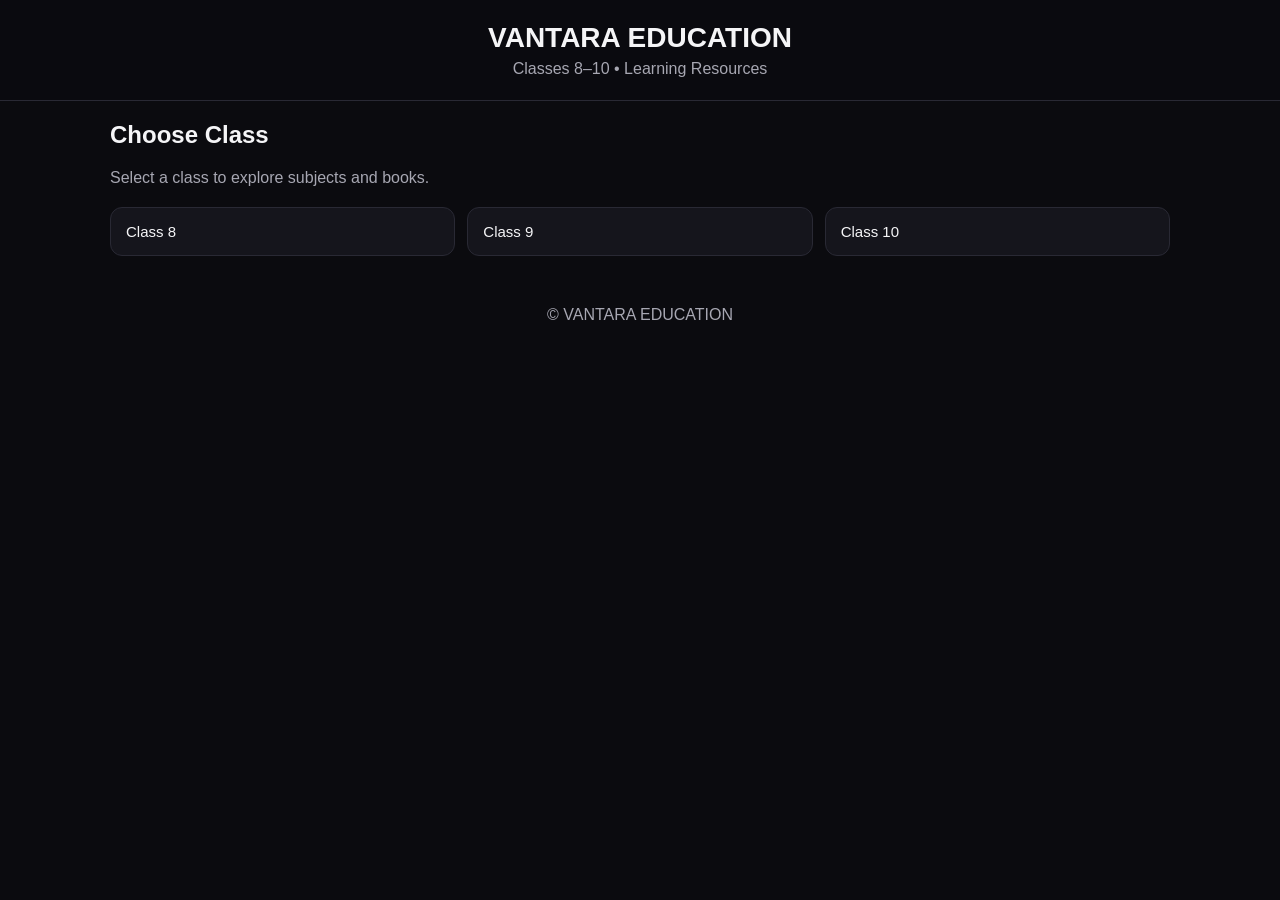
==== commit bd18b393: "Update index.html" ====
--- a/index.html
+++ b/index.html
@@ -2,175 +2,82 @@
 <html lang="en">
 <head>
 <meta charset="UTF-8">
-<meta name="viewport" content="width=device-width, initial-scale=1.0">
+<meta name="viewport" content="width=device-width,initial-scale=1.0">
 <title>VANTARA EDUCATION</title>
 
 <style>
 :root{
-  --bg:#0b0b0f;
-  --card:#15151c;
-  --card2:#1c1c25;
-  --text:#f5f5f7;
-  --muted:#a7a7b2;
-  --accent:#8b5cf6;
-  --border:#292934;
-}
-
-*{
-  box-sizing:border-box;
-}
-
+--bg:#0b0b0f;
+--card:#15151c;
+--card2:#1c1c25;
+--text:#f5f5f7;
+--muted:#a7a7b2;
+--accent:#8b5cf6;
+--border:#292934;
+}
+*{box-sizing:border-box}
 body{
-  margin:0;
-  background:var(--bg);
-  color:var(--text);
-  font-family:Arial,Helvetica,sans-serif;
-}
-
+margin:0;background:var(--bg);color:var(--text);
+font-family:Arial,Helvetica,sans-serif
+}
 header{
-  padding:22px 16px;
-  text-align:center;
-  border-bottom:1px solid var(--border);
-  position:sticky;
-  top:0;
-  background:rgba(11,11,15,.96);
-  z-index:5;
-}
-
-header h1{
-  margin:0;
-  font-size:28px;
-}
-
-header p{
-  margin:6px 0 0;
-  color:var(--muted);
-}
-
-main{
-  max-width:1100px;
-  margin:auto;
-  padding:20px;
-}
-
-.page{
-  display:none;
-}
-
-.page.active{
-  display:block;
-}
-
-h2{
-  margin-top:0;
-}
-
-.subtitle{
-  color:var(--muted);
-  margin-bottom:20px;
-}
-
+padding:22px 16px;text-align:center;
+border-bottom:1px solid var(--border);
+position:sticky;top:0;
+background:rgba(11,11,15,.96);
+z-index:5
+}
+header h1{margin:0;font-size:28px}
+header p{margin:6px 0 0;color:var(--muted)}
+main{max-width:1100px;margin:auto;padding:20px}
+.page{display:none}
+.page.active{display:block}
+h2{margin-top:0}
+.subtitle{color:var(--muted);margin-bottom:20px}
 .grid{
-  display:grid;
-  grid-template-columns:repeat(auto-fit,minmax(210px,1fr));
-  gap:12px;
-}
-
+display:grid;
+grid-template-columns:repeat(auto-fit,minmax(210px,1fr));
+gap:12px
+}
 button{
-  width:100%;
-  border:1px solid var(--border);
-  background:var(--card);
-  color:var(--text);
-  padding:15px;
-  border-radius:12px;
-  text-align:left;
-  font-size:15px;
-  cursor:pointer;
-}
-
-button:hover{
-  background:var(--card2);
-  border-color:var(--accent);
-}
-
+width:100%;border:1px solid var(--border);
+background:var(--card);color:var(--text);
+padding:15px;border-radius:12px;
+text-align:left;font-size:15px;cursor:pointer
+}
+button:hover{background:var(--card2);border-color:var(--accent)}
 .back{
-  width:auto;
-  background:transparent;
-  margin-bottom:16px;
-  padding:9px 14px;
-}
-
-.section-title{
-  margin:25px 0 10px;
-  color:#d7c8ff;
-}
-
-.chapter{
-  display:flex;
-  align-items:center;
-  gap:10px;
-}
-
-.chapter span{
-  flex:1;
-}
-
+width:auto;background:transparent;
+margin-bottom:16px;padding:9px 14px
+}
+.chapter{display:flex;align-items:center;gap:10px}
+.chapter span{flex:1}
 .video-box{
-  margin-top:20px;
-  background:var(--card);
-  padding:16px;
-  border-radius:14px;
-  border:1px solid var(--border);
-}
-
+margin-top:20px;background:var(--card);
+padding:16px;border-radius:14px;
+border:1px solid var(--border)
+}
 .video-box iframe{
-  width:100%;
-  height:420px;
-  border:0;
-  border-radius:10px;
-}
-
+width:100%;height:420px;border:0;border-radius:10px
+}
 .video-placeholder{
-  padding:35px;
-  text-align:center;
-  color:var(--muted);
-  border:1px dashed var(--border);
-  border-radius:10px;
-}
-
-.small{
-  font-size:13px;
-  color:var(--muted);
-}
-
+padding:35px;text-align:center;
+color:var(--muted);
+border:1px dashed var(--border);
+border-radius:10px
+}
+.small{font-size:13px;color:var(--muted)}
 .badge{
-  display:inline-block;
-  padding:5px 9px;
-  border-radius:20px;
-  background:#241b38;
-  color:#d9c8ff;
-  font-size:12px;
-  margin-bottom:10px;
-}
-
-footer{
-  text-align:center;
-  color:var(--muted);
-  padding:30px 15px;
-}
-
+display:inline-block;padding:5px 9px;
+border-radius:20px;background:#241b38;
+color:#d9c8ff;font-size:12px;
+margin-bottom:10px
+}
+footer{text-align:center;color:var(--muted);padding:30px 15px}
 @media(max-width:600px){
-  main{
-    padding:14px;
-  }
-
-  header h1{
-    font-size:23px;
-  }
-
-  .video-box iframe{
-    height:230px;
-  }
+main{padding:14px}
+header h1{font-size:23px}
+.video-box iframe{height:230px}
 }
 </style>
 </head>
@@ -178,1372 +85,1071 @@
 <body>
 
 <header>
-  <h1>VANTARA EDUCATION</h1>
-  <p>Classes 8–10 • Learning Resources</p>
+<h1>VANTARA EDUCATION</h1>
+<p>Classes 8–10 • Learning Resources</p>
 </header>
 
 <main>
 
-<!-- HOME -->
 <section id="home" class="page active">
-
-  <h2>Choose Class</h2>
-
-  <p class="subtitle">
-    Select a class to explore subjects and books.
-  </p>
-
-  <div class="grid" id="classGrid"></div>
-
+<h2>Choose Class</h2>
+<p class="subtitle">Select a class to explore subjects and books.</p>
+<div class="grid" id="classGrid"></div>
 </section>
 
-
-<!-- SUBJECT PAGE -->
 <section id="subjectPage" class="page">
-
-  <button class="back" onclick="goBack()">← Back</button>
-
-  <span class="badge" id="classBadge"></span>
-
-  <h2 id="subjectTitle"></h2>
-
-  <p class="subtitle">
-    Choose a subject.
-  </p>
-
-  <div class="grid" id="subjectGrid"></div>
-
+<button class="back" onclick="goBack()">← Back</button>
+<span class="badge" id="classBadge"></span>
+<h2 id="subjectTitle"></h2>
+<p class="subtitle">Choose a subject.</p>
+<div class="grid" id="subjectGrid"></div>
 </section>
 
-
-<!-- BOOK PAGE -->
 <section id="bookPage" class="page">
-
-  <button class="back" onclick="goBack()">← Back</button>
-
-  <span class="badge" id="bookBadge"></span>
-
-  <h2 id="bookTitle"></h2>
-
-  <p class="subtitle" id="bookSubtitle"></p>
-
-  <div class="grid" id="bookGrid"></div>
-
+<button class="back" onclick="goBack()">← Back</button>
+<span class="badge" id="bookBadge"></span>
+<h2 id="bookTitle"></h2>
+<p class="subtitle" id="bookSubtitle"></p>
+<div class="grid" id="bookGrid"></div>
 </section>
 
-
-<!-- CHAPTER PAGE -->
 <section id="chapterPage" class="page">
-
-  <button class="back" onclick="goBack()">← Back</button>
-
-  <span class="badge" id="chapterBadge"></span>
-
-  <h2 id="chapterTitle"></h2>
-
-  <p class="subtitle" id="chapterSubtitle"></p>
-
-  <div id="chapterContent"></div>
-
+<button class="back" onclick="goBack()">← Back</button>
+<span class="badge" id="chapterBadge"></span>
+<h2 id="chapterTitle"></h2>
+<p class="subtitle" id="chapterSubtitle"></p>
+<div id="chapterContent"></div>
 </section>
 
 </main>
 
-
-<footer>
-  © VANTARA EDUCATION
-</footer>
-
+<footer>© VANTARA EDUCATION</footer>
 
 <script>
 
-/* =========================================================
-   VANTARA EDUCATION
-   CLASS 8
-========================================================= */
-
-const DATA = {
-
-8: {
-
-"Mathematics": {
-
+const DATA={
+8:{
+
+"Mathematics":{
 type:"books",
-
-options:{
-
+options:{
 "NEW BOOK":{
-
 "Part 1":[
-
 "A Square and A Cube",
-
 "Power Play",
-
 "A Story of Numbers",
-
 "Quadrilaterals",
-
 "Number Play",
-
 "We Distribute, Yet Things Multiply",
-
 "Proportional Reasoning - 1"
-
-],
-
+],
 "Part 2":[
-
 "Fractions in Disguise (Percentages & Applications)",
-
 "The Baudhayana-Pythagoras Theorem",
-
 "Proportional Reasoning-2",
-
 "Exploring Some Geometric Themes (3D Geometry & Fractals)",
-
 "Tales by Dots and Lines (Statistics, Mean, & Median)",
-
 "Algebra Play",
-
 "Area"
-
-]
-
-},
-
+]
+},
 "OLD BOOK":[
-
 "Rational Numbers",
-
 "Linear Equations in One Variable",
-
 "Understanding Quadrilaterals",
-
 "Practical Geometry",
-
 "Data Handling",
-
 "Squares and Square Roots",
-
 "Cubes and Cube Roots",
-
 "Comparing Quantities",
-
 "Algebraic Expressions and Identities",
-
 "Visualising Solid Shapes",
-
 "Mensuration",
-
 "Exponents and Powers",
-
 "Direct and Inverse Proportions",
-
 "Factorisation",
-
 "Introduction to Graphs",
-
 "Playing with Numbers"
-
-]
-
-}
-
-},
-
-
-/* =========================================================
-   CLASS 8 SCIENCE
-========================================================= */
+]
+}
+},
 
 "Science":{
-
 type:"books",
-
-options:{
-
+options:{
 "NEW BOOK":[
-
 "Exploring the Investigative World of Science",
-
 "The Invisible Living World: Beyond Our Naked Eye",
-
 "Health: The Ultimate Treasure",
-
 "Electricity: Magnetic and Heating Effects",
-
 "Exploring Forces",
-
 "Pressure, Winds, Storms, and Cyclones",
-
 "Particulate Nature of Matter",
-
 "Nature of Matter: Elements, Compounds, and Mixtures",
-
 "The Amazing World of Solutes, Solvents, and Solutions",
-
 "Light: Mirrors and Lenses",
-
 "Keeping Time with the Skies",
-
 "How Nature Works in Harmony",
-
 "Our Home: Earth, a Unique Life Sustaining Planet"
-
-],
-
+],
 "OLD BOOK":[
-
 "Exploring the Investigative World of Science",
-
 "Parts of an Organism—Cell and its Structure",
-
 "Microorganisms: Friend and Foe",
-
 "Combustion and Flame",
-
 "Conservation of Plants and Animals",
-
 "Force and Pressure",
-
 "Friction",
-
 "Sound",
-
 "Chemical Effects of Electric Current",
-
 "Some Natural Phenomena",
-
 "Light",
-
 "Earth: Its Dynamics and Internal Structures",
-
 "Stars and the Solar System"
-
-]
-
-}
-
-},
-
-
-/* =========================================================
-   CLASS 8 SST
-========================================================= */
+]
+}
+},
 
 "SST":{
-
 type:"books",
-
-options:{
-
+options:{
 "NEW BOOK":{
-
 "Part 1":[
-
 "India’s Geographical Location and Physical Features",
-
 "Land, Soil, and Water Resources",
-
 "Dynamic Earth: Movements and Landforms",
-
 "The Tapestry of Ancient Indian Civilisations",
-
 "Medieval Transitions and Society",
-
 "Colonial Impact and Economic Disruptions",
-
 "Understanding Governance and the Indian Constitution",
-
 "Secularism and the Judiciary"
-
-],
-
+],
 "Part 2":{
-
 "Theme A — India & the World: Land & People":[
-
 "Chapter 1: World Geography: Some Glimpses"
-
-],
-
+],
 "Theme B — Tapestry of the Past":[
-
 "Chapter 2: India’s Long Road to Independence"
-
-],
-
+],
 "Theme C — Our Cultural Heritage & Traditions":[
-
 "Chapter 3: A Journey Through Indian Architecture"
-
-],
-
+],
 "Theme D — Governance and Democracy":[
-
 "Chapter 4: The Role of the Judiciary in Our Society",
-
 "Chapter 5: Citizenship: Rights and Duties"
-
-],
-
+],
 "Theme E — Economic Life Around Us":[
-
 "Chapter 6: Dynamics of Population",
-
 "Chapter 7: India’s Urban Landscape",
-
 "Chapter 8: Cultural Currents: 13th to 17th Centuries"
-
-]
-
-}
-
-},
-
+]
+}
+},
 
 "OLD NCERT":{
-
 "History":[
-
 "Chapter 1: How, When and Where",
-
 "Chapter 2: From Trade to Territory (The Company Establishes Power)",
-
 "Chapter 3: Ruling the Countryside",
-
 "Chapter 4: Tribals, Dikus and the Vision of a Golden Age",
-
 "Chapter 5: When People Rebel (1857 and After)",
-
 "Chapter 6: Weavers, Iron Smelters and Factory Owners",
-
 "Chapter 7: Civilising the \"Native\", Educating the Nation",
-
 "Chapter 8: Women, Caste and Reform",
-
 "Chapter 9: The Making of the National Movement: 1870s–1947",
-
 "Chapter 10: India After Independence"
-
-],
-
+],
 "Geography":[
-
 "Chapter 1: Resources",
-
 "Chapter 2: Land, Soil, Water, Natural Vegetation and Wildlife Resources",
-
 "Chapter 3: Mineral and Power Resources",
-
 "Chapter 4: Agriculture",
-
 "Chapter 5: Industries",
-
 "Chapter 6: Human Resources"
-
-],
-
+],
 "Civics":{
-
 "Unit 1 — The Indian Constitution and Secularism":[
-
 "Chapter 1: The Indian Constitution",
-
 "Chapter 2: Understanding Secularism"
-
-],
-
+],
 "Unit 2 — Parliament and the Making of Laws":[
-
 "Chapter 3: Why do we need a Parliament?",
-
 "Chapter 4: Understanding Laws"
-
-],
-
+],
 "Unit 3 — The Judiciary":[
-
 "Chapter 5: Judiciary",
-
 "Chapter 6: Understanding Our Criminal Justice System"
-
-],
-
+],
 "Unit 4 — Social Justice and the Marginalised":[
-
 "Chapter 7: Understanding Marginalisation",
-
 "Chapter 8: Confronting Marginalisation"
-
-],
-
+],
 "Unit 5 — Economic Presence of the Government":[
-
 "Chapter 9: Public Facilities",
-
 "Chapter 10: Law and Social Justice"
-
-]
-
-}
-
-}
-
-}
-
-},
-
-
-/* =========================================================
-   CLASS 8 HINDI
-========================================================= */
+]
+}
+}
+}
+},
 
 "Hindi":{
-
 type:"books",
-
-options:{
-
+options:{
 "NEW BOOK":[
-
 "स्वदेश (कविता)",
-
 "दो गौरैया (कहानी)",
-
 "एक आशीर्वाद (कविता)",
-
 "हरिद्वार (पत्र)",
-
 "कबीर के दोहे",
-
 "एक टोकरी भर मिट्टी (कहानी)",
-
 "मत बाँधो (कविता)",
-
 "नए मेहमान (एकांकी)",
-
 "आदमी का अनुपात (कविता)",
-
 "तरुण के स्वप्न (उद्बोधन)"
-
-],
-
+],
 "OLD BOOK":{
-
 "वसंत भाग-3":[
-
 "अध्याय 1: ध्वनि (कविता)",
-
 "अध्याय 2: लाख की चूड़ियाँ (कहानी)",
-
 "अध्याय 3: बस की यात्रा (व्यंग्य)",
-
 "अध्याय 4: दीवानों की हस्ती (कविता)",
-
 "अध्याय 5: चिट्ठियों की अनूठी दुनिया (निबंध)",
-
 "अध्याय 6: भगवान के डाकिए (कविता)",
-
 "अध्याय 7: क्या निराश हुआ जाए (निबंध)",
-
 "अध्याय 8: यह सबसे कठिन समय नहीं (कविता)",
-
 "अध्याय 9: कबीर की साखियाँ (साखियाँ)",
-
 "अध्याय 10: कामचोर (कहानी)",
-
 "अध्याय 11: जब सिनेमा ने बोलना सीखा (निबंध)",
-
 "अध्याय 12: सुदामा चरित (कविता)",
-
 "अध्याय 13: जहाँ पहिया है (रिपोर्ताज)",
-
 "अध्याय 14: अकबरी लोटा (कहानी)",
-
 "अध्याय 15: सूरदास के पद (कविता)",
-
 "अध्याय 16: पानी की कहानी (निबंध)",
-
 "अध्याय 17: बाज और साँप (कहानी)",
-
 "अध्याय 18: टोपी (कहानी)"
-
-],
-
+],
 "भारत की खोज":[
-
 "अध्याय 1: अहमनगर का किला",
-
 "अध्याय 2: तलाश",
-
 "अध्याय 3: सिंधु घाटी सभ्यता",
-
 "अध्याय 4: युगों का दौर",
-
 "अध्याय 5: नयी समस्याएँ",
-
 "अध्याय 6: अंतिम दौर - एक",
-
 "अध्याय 7: अंतिम दौर - दो",
-
 "अध्याय 8: तनाव",
-
 "अध्याय 9: दो पृष्ठभूमियाँ - भारतीय और अंग्रेजी"
-
-]
-
-}
-
-}
-
-},
-
-
-/* =========================================================
-   CLASS 8 ENGLISH
-========================================================= */
+]
+}
+}
+},
 
 "English":{
-
 type:"books",
-
-options:{
-
+options:{
 "NEW BOOK":{
-
 "Unit 1: Wit and Wisdom":[
-
 "The Wit that Won Hearts",
-
 "A Concrete Example",
-
 "Wisdom Paves the Way"
-
-],
-
+],
 "Unit 2: Values and Dispositions":[
-
 "A Tale of Valour: Major Somnath Sharma and the Battle of Badgam",
-
 "Somebody's Mother",
-
 "Verghese Kurien-I Too Had A Dream"
-
-],
-
+],
 "Unit 3: Mystery and Magic":[
-
 "The Case of the Fifth Word",
-
 "The Magic Brush of Dreams",
-
 "Spectacular Wonders"
-
-],
-
+],
 "Unit 4: Environment":[
-
 "The Cherry Tree",
-
 "Harvest Hymn",
-
 "Waiting for the Rain"
-
-],
-
+],
 "Unit 5: Science and Curiosity":[
-
 "Feathered Friend",
-
 "Magnifying Glass",
-
 "Bibha Chowdhuri: The Beam of Light that Lit the Path for Women in Indian Science"
-
-]
-
-},
-
+]
+},
 "OLD BOOK":{
-
 "Honeydew — Prose":[
-
 "Chapter 1: The Best Christmas Present in the World",
-
 "Chapter 2: The Tsunami",
-
 "Chapter 3: Glimpses of the Past",
-
 "Chapter 4: Bepin Choudhury's Lapse of Memory",
-
 "Chapter 5: The Summit Within",
-
 "Chapter 6: This is Jody's Fawn",
-
 "Chapter 7: A Visit to Cambridge",
-
 "Chapter 8: A Short Monsoon Diary",
-
 "Chapter 9: The Great Stone Face - I",
-
 "Chapter 10: The Great Stone Face - II"
-
-],
-
+],
 "Honeydew — Poetry":[
-
 "The Ant and the Cricket",
-
 "Geography Lesson",
-
 "Macavity - The Mystery Cat",
-
 "The Last Bargain",
-
 "The School Boy",
-
 "The Duck and the Kangaroo",
-
 "When I Set Out For Lyonnesse",
-
 "On the Grasshopper and Cricket"
-
-],
-
+],
 "It So Happened":[
-
 "Chapter 1: How the Camel got his hump",
-
 "Chapter 2: Children At Work",
-
 "Chapter 3: The Selfish Giant",
-
 "Chapter 4: The Treasure Within",
-
 "Chapter 5: Princess September",
-
 "Chapter 6: The Fight",
-
 "Chapter 7: The Open Window",
-
 "Chapter 8: Jalebi",
-
 "Chapter 9: The Comet - I",
-
 "Chapter 10: The Comet - II"
-
-]
-
-}
-
-}
-
-}
-
-},
-
-
-/* =========================================================
-   CLASS 9
-========================================================= */
-
+]
+}
+}
+}
+
+},
 9:{
 
 "Mathematics":{
-
 type:"books",
-
-options:{
-
+options:{
 "NEW BOOK":{
-
 "Part 1":[
-
 "Orienting Yourself: The Use of Coordinates",
-
 "Introduction to Linear Polynomials",
-
 "The World of Numbers",
-
 "Exploring Algebraic Identities",
-
 "I'm Up and Down, and Round and Round (Circles)",
-
 "Measuring Space: Perimeter and Area",
-
 "The Mathematics of Maybe: Introduction to Probability",
-
 "Predicting What Comes Next: Exploring Sequences and Progressions"
-
-],
-
+],
 "Part 2":[
-
 "Propositions and their Converses",
-
 "How Quantities Combine: Understanding Data",
-
 "The World of Algorithms",
-
 "Quadrilaterals",
-
 "Two Variables, One Line",
-
 "Math of Space: Surface Area and Volume"
-
-]
-
-},
-
+]
+},
 "OLD BOOK":[
-
 "Number Systems",
-
 "Polynomials",
-
 "Linear Equations in Two Variables",
-
 "Coordinate Geometry",
-
 "Introduction to Euclid’s Geometry",
-
 "Lines and Angles",
-
 "Triangles",
-
 "Quadrilaterals",
-
 "Circles",
-
-"Heron’s Formula",
-
+"Heron's Formula",
 "Surface Areas and Volumes",
-
 "Statistics"
-
-]
-
-}
-
-},
-
+]
+}
+},
 
 "Science":{
-
 type:"books",
-
-options:{
-
+options:{
 "NEW BOOK":[
-
 "Exploration: Entering the World of Secondary Science",
-
 "Cell: The Building Block of Life",
-
 "Functional Tissues",
-
 "Describing Motion Around Us",
-
 "Exploring Mixtures and their Separation",
-
 "Structure of the Atom",
-
 "Atoms and Molecules",
-
 "Gravitation",
-
 "Work, Energy, and Power",
-
 "Sound and Wave Motion",
-
 "Diversity in the Living World",
-
 "Reproduction and Continuity of Life",
-
 "Our Environment and Natural Resources"
-
-],
-
+],
 "OLD BOOK":{
-
 "Physics":[
-
 "Motion (Chapter 8)",
-
 "Force and Laws of Motion (Chapter 9)",
-
 "Gravitation (Chapter 10)",
-
 "Work and Energy (Chapter 11)",
-
 "Sound (Chapter 12)"
-
-],
-
+],
 "Chemistry":[
-
 "Matter",
-
 "Purity of Matter",
-
 "Atoms and Molecules",
-
 "Atomic Structure"
-
-],
-
+],
 "Biology":[
-
 "The Fundamental Unit of Life (Cells) — Chapter 5",
-
 "Tissues — Chapter 6",
-
 "Diversity in Living Organisms — Chapter 7",
-
 "Why Do We Fall Ill? — Chapter 13",
-
 "Natural Resources — Chapter 14",
-
 "Improvement in Food Resources — Chapter 15"
-
-]
-
-}
-
-}
-
-},
-
+]
+}
+}
+},
 
 "SST":{
-
 type:"books",
-
-options:{
-
+options:{
 "NEW BOOK":{
-
 "Part 1":[
-
 "Understanding Social Science",
-
 "Shaping of the Earth's Surface",
-
 "Atmosphere and Climate",
-
 "Early Humans and Beginning of Civilisation",
-
 "State and Society up to 1000 CE",
-
 "Democracy",
-
 "Elections",
-
 "Building Blocks in Economics: The Problem of Choice",
-
 "The Price Puzzle: What Drives the Market",
-
 "Oceans and Life",
-
 "Life on Earth",
-
 "Resistance and Resilience (1000 CE–1700 CE)",
-
 "India and the World-I (1900 BCE–1200 CE)",
-
 "Authority",
-
 "From Ideas to Startups",
-
 "Smart Ways to Manage Your Finances"
-
-],
-
+],
 "Part 2":[]
-
-},
-
+},
 "OLD BOOK":{
-
 "History":[
-
 "The French Revolution",
-
 "Socialism in Europe and the Russian Revolution",
-
 "Nazism and the Rise of Hitler",
-
 "Forest Society and Colonialism",
-
 "Pastoralists in the Modern World",
-
 "Peasants and Farmers",
-
 "History and Sport: The Story of Cricket",
-
 "Clothing: A Social History"
-
-],
-
+],
 "Geography":[
-
 "India – Size and Location",
-
 "Physical Features of India",
-
 "Drainage (Rivers and Lakes)",
-
 "Climate",
-
 "Natural Vegetation and Wildlife",
-
 "Population"
-
-],
-
+],
 "Civics":[
-
 "Democracy in the Contemporary World",
-
 "What is Democracy? Why Democracy?",
-
 "Constitutional Design",
-
 "Electoral Politics",
-
 "Working of Institutions",
-
 "Democratic Rights"
-
-],
-
+],
 "Economics":[
-
 "The Story of Village Palampur",
-
 "People as Resource",
-
 "Poverty as a Challenge",
-
 "Food Security in India"
-
-]
-
-}
-
-}
-
-},
-
+]
+}
+}
+},
 
 "English":{
-
 type:"books",
-
-options:{
-
+options:{
 "NEW BOOK":[
-
 "How I Taught My Grandmother to Read / Bharat Our Land",
-
 "The Pot Maker / Gifts of Grace: Honouring Our Vocations",
-
 "Winds of Change / Canvas of Soil",
-
 "Vitamin-M / I Cannot Remember My Mother",
-
 "The World of Limitless Possibilities / Nine Gold Medals",
-
 "Twin Melodies / A Friend Found in Music",
-
 "Follow That Dream / Believe in Yourself"
-
-],
-
+],
 "OLD BOOK":{
-
 "Beehive — Prose":[
-
 "The Fun They Had",
-
 "The Sound of Music (I. Evelyn Glennie, II. Bismillah Khan)",
-
 "The Little Girl",
-
 "A Truly Beautiful Mind",
-
 "The Snake and the Mirror",
-
 "My Childhood",
-
 "Packing",
-
 "Reach for the Top (I. Santosh Yadav, II. Maria Sharapova)",
-
 "The Bond of Love",
-
 "Kathmandu",
-
 "If I Were You"
-
-],
-
+],
 "Beehive — Poetry":[
-
 "The Road Not Taken",
-
 "Wind",
-
 "Rain on the Roof",
-
 "The Lake Isle of Innisfree",
-
 "A Legend of the Northland",
-
 "No Men Are Foreign",
-
 "The Duck and the Kangaroo",
-
 "On Killing a Tree",
-
 "The Snake Trying",
-
 "A Slumber Did My Spirit Seal"
-
-],
-
+],
 "Moments":[
-
 "The Lost Child",
-
 "The Adventures of Toto",
-
 "Iswaran the Storyteller",
-
 "In the Kingdom of Fools",
-
 "The Happy Prince",
-
 "Weathering the Storm in Ersama",
-
 "The Last Leaf",
-
-"A House Is Not a Home",
-
+"A House Is Not A Home",
 "The Accidental Tourist",
-
 "The Beggar"
-
-]
-
-}
-
-}
-
-},
-
+]
+}
+}
+},
 
 "Hindi":{
-
 type:"books",
-
-options:{
-
+options:{
 "NEW BOOK":[
-
 "दो बैलों की कथा",
-
 "क्या लिखूँ?",
-
 "संवादहीन",
-
 "ऐसी भी बातें होती हैं",
-
 "आखिरी चट्टान तक",
-
 "रीढ़ की हड्डी",
-
 "मैं और मेरा देश",
-
 "रैदास के पद",
-
 "राम-परशुराम-लक्ष्मण संवाद",
-
 "भारति, जय, विजयकरे!",
-
 "झाँसी की रानी",
-
 "घर की याद"
-
-],
-
+],
 "OLD BOOK":{
-
 "क्षितिज भाग-1":[
-
 "दो बैलों की कथा",
-
 "ल्हासा की ओर",
-
 "उपभोक्तावाद की संस्कृति",
-
 "साँवले सपनों की याद",
-
 "नाना साहब की पुत्री देवी मैना को भस्म कर दिया गया",
-
 "प्रेमचंद के फटे जूते",
-
 "मेरे बचपन के दिन",
-
 "एक कुत्ता और एक मैना",
-
 "साखियाँ एवं सबद",
-
 "वाख",
-
 "सवैये",
-
 "कैदी और कोकिला",
-
 "ग्राम श्री",
-
 "चंद्रगहना से लौटती बेर",
-
 "मेघ आए",
-
 "यमराज की दिशा",
-
 "बच्चे काम पर जा रहे हैं"
-
-],
-
+],
 "कृतिका भाग-1":[
-
 "इस जल प्रलय में",
-
 "मेरे संग की औरतें",
-
 "रीढ़ की हड्डी",
-
 "माटी वाली",
-
 "किस तरह आखिरकार मैं हिंदी में आया"
-
-]
-
-}
-
-}
-
-},
-
-
-/* =========================================================
-   CLASS 10
-========================================================= */
-
+]
+}
+}
+},
+
+"AI":{
+type:"groups",
+options:{
+"AI — Computer Skills":[
+"Introduction to Computer Systems",
+"Computer Components and Hardware",
+"Types of Software",
+"Computer Networking and Multimedia",
+"Cyber Safety",
+"Working with a Word Processor",
+"Working with Presentation Software",
+"Working with Spreadsheets"
+]
+}
+}
+
+},
 10:{
 
 "Mathematics":{
-
 type:"list",
-
-options:{
-
+options:{
 "CHAPTERS":[
-
 "Real Numbers",
-
 "Polynomials",
-
 "Pair of Linear Equations in Two Variables",
-
 "Quadratic Equations",
-
 "Arithmetic Progressions",
-
 "Triangles",
-
 "Coordinate Geometry",
-
 "Introduction to Trigonometry",
-
 "Some Applications of Trigonometry",
-
 "Circles",
-
 "Constructions",
-
 "Areas Related to Circles",
-
 "Surface Areas and Volumes",
-
 "Statistics",
-
 "Probability"
-
-]
-
-}
-
-},
-
+]
+}
+},
 
 "Science":{
-
 type:"list",
-
-options:{
-
+options:{
 "CHAPTERS":[
-
 "Chemical Reactions and Equations",
-
 "Acids, Bases and Salts",
-
 "Metals and Non-metals",
-
 "Carbon and Its Compounds",
-
 "Periodic Classification of Elements",
-
 "Life Processes",
-
 "Control and Coordination",
-
 "How Do Organisms Reproduce?",
-
 "Heredity and Evolution",
-
 "Light Reflection and Refraction",
-
 "The Human Eye and Colourful World",
-
 "Electricity",
-
 "Magnetic Effects of Electric Current",
-
 "Our Environment"
-
-]
-
-}
-
-},
-
+]
+}
+},
 
 "Social Science":{
-
 type:"groups",
-
-options:{
-
+options:{
 "History":[],
-
 "Geography":[],
-
 "Civics":[],
-
 "Economics":[]
-
-}
-
-},
-
+}
+},
 
 "Hindi":{
-
 type:"groups",
-
-options:{
-
+options:{
 "Course A":{
-
 "क्षितिज भाग-2":[
-
 "सूरदास – पद",
-
 "तुलसीदास – राम-लक्ष्मण-परशुराम संवाद",
-
 "जयशंकर प्रसाद – आत्मकथ्य",
-
 "सूर्यकांत त्रिपाठी 'निराला' – उत्साह, अट नहीं रही है",
-
 "नागार्जुन – यह दंतुरित मुस्कान, फसल",
-
 "मंगलेश डबराल – संगतकार",
-
 "स्वयं प्रकाश – नेताजी का चश्मा",
-
 "रामवृक्ष बेनीपुरी – बालगोबिन भगत",
-
 "यशपाल – लखनवी अंदाज़",
-
 "सर्वेश्वर दयाल सक्सेना – मानवीय करुणा की दिव्य चमक",
-
 "मन्नू भंडारी – एक कहानी यह भी",
-
 "यतीन्द्र मिश्र – नौबतखाने में इबादत",
-
 "भदंत आनंद कौसल्यायन – संस्कृति"
-
-],
-
+],
 "कृतिका भाग-2":[
-
 "माता का आँचल",
-
 "जॉर्ज पंचम की नाक",
-
 "साना-साना हाथ जोड़ि...",
-
 "एही ठैयाँ झुलनी हेरानी हो रामा!",
-
 "मैं क्यों लिखता हूँ?"
-
-]
-
-},
-
+]
+},
 "Course B":{
-
 "स्पर्श भाग-2":[
-
 "कबीर – साखी",
-
 "मीरा – पद",
-
-"मैथिलीशरण गुप्त – मनुष्यताअ",
-
+"मैथिलीशरण गुप्त – मनुष्यता",
 "सुमित्रानंदन पंत – पर्वत प्रदेश में पावस",
-
 "वीरेन डंगवाल – तोप",
-
 "कैफ़ी आज़मी – कर चले हम फ़िदा",
-
 "रवीन्द्रनाथ ठाकुर – आत्मत्राण",
-
 "प्रेमचंद – बड़े भाई साहब",
-
 "सीताराम सेकसरिया – डायरी का एक पन्ना",
-
 "लीलाधर मंडलोई – ततँरा-वामीरो कथा",
-
 "निदा फ़ाज़ली – अब कहाँ दूसरे के दुख से दुखी होने वाले",
-
 "प्रहलाद अग्रवाल – तीसरी कसम के शिल्पकार शैलेंद्र",
-
 "अंतोन चेखव – गिरगिट",
-
 "रवींद्र केलेकर – पतझड़ में टूटी पत्तियाँ (गिन्निया का सोना)",
-
 "हबीब तनवीर – कारतूस"
-
-],
-
+],
 "संचयन भाग-2":[
-
 "हरिहर काका",
-
 "सपनों के-से दिन",
+"टोपी शुक्ला"
+]
+}
+}
+},
+
+"AI":{
+type:"groups",
+options:{
+"Part A — Employability Skills":[
+"Communication Skills-II",
+"Self-management Skills-II",
+"Information and Communication Technology (ICT) Skills-II",
+"Entrepreneurial Skills-II",
+"Green Skills-II"
+],
+"Part B — Subject-Specific Skills":[
+"Revisiting AI Project Cycle & Ethical Frameworks for AI",
+"Advanced Concepts of Modeling in AI (Includes Machine Learning & Deep Learning)",
+"Evaluating Models (Includes Confusion Matrix, Accuracy, Precision, Recall)",
+"Statistical Data",
+"Computer Vision",
+"Natural Language Processing (NLP)",
+"Advance Python"
+]
+}
+}
+
+}
+
+};
+
+
+/* =========================
+   NAVIGATION
+========================= */
+
+const state={
+history:[],
+currentClass:null,
+currentSubject:null
+};
+
+function $(id){
+return document.getElementById(id);
+}
+
+function showPage(id){
+document.querySelectorAll(".page")
+.forEach(p=>p.classList.remove("active"));
+
+$(id).classList.add("active");
+}
+
+function home(){
+state.history=[];
+state.currentClass=null;
+state.currentSubject=null;
+showPage("home");
+}
+
+function goBack(){
+const previous=state.history.pop();
+
+if(previous){
+previous();
+}else{
+home();
+}
+}
+
+
+/* =========================
+   CLASS
+========================= */
+
+function openClass(classNumber){
+
+state.history.push(home);
+state.currentClass=classNumber;
+
+$("classBadge").textContent="Class "+classNumber;
+$("subjectTitle").textContent="Class "+classNumber+" — Subjects";
+
+const grid=$("subjectGrid");
+grid.innerHTML="";
+
+Object.keys(DATA[classNumber]).forEach(subject=>{
+
+const button=document.createElement("button");
+button.textContent=subject;
+
+button.onclick=()=>{
+openSubject(subject);
+};
+
+grid.appendChild(button);
+
+});
+
+showPage("subjectPage");
+}
+
+
+/* =========================
+   SUBJECT
+========================= */
+
+function openSubject(subject){
+
+state.history.push(
+()=>openClass(state.currentClass)
+);
+
+state.currentSubject=subject;
+
+const data=DATA[state.currentClass][subject];
+
+$("bookBadge").textContent=
+"Class "+state.currentClass+" • "+subject;
+
+$("bookTitle").textContent=subject;
+
+$("bookSubtitle").textContent=
+"Choose the available book, part, unit, theme, or section.";
+
+renderNode(data.options);
+
+showPage("bookPage");
+}
+
+
+/* =========================
+   RENDER NODE
+========================= */
+
+function renderNode(node){
+
+const grid=$("bookGrid");
+grid.innerHTML="";
+
+Object.keys(node).forEach(key=>{
+
+const button=document.createElement("button");
+
+button.textContent=key;
+
+button.onclick=()=>{
+openNode(key,node[key]);
+};
+
+grid.appendChild(button);
+
+});
+}
+
+
+/* =========================
+   OPEN NODE
+========================= */
+
+function openNode(label,value){
+
+state.history.push(
+()=>{
+$("bookTitle").textContent=state.currentSubject;
+
+renderNode(
+DATA[state.currentClass]
+[state.currentSubject].options
+);
+
+showPage("bookPage");
+}
+);
+
+if(Array.isArray(value)){
+
+openChapters(label,value);
+
+}else{
+
+$("bookTitle").textContent=label;
+
+$("bookSubtitle").textContent=
+"Choose a chapter or next section.";
+
+renderNode(value);
+
+showPage("bookPage");
+}
+
+}
+
+
+/* =========================
+   CHAPTERS
+========================= */
+
+function openChapters(group,chapters){
+
+$("chapterBadge").textContent=
+"Class "+state.currentClass+" • "+state.currentSubject;
+
+$("chapterTitle").textContent=group;
+
+$("chapterSubtitle").textContent=
+"Select a chapter.";
+
+const box=$("chapterContent");
+box.innerHTML="";
+
+if(chapters.length===0){
+
+const empty=document.createElement("div");
+
+empty.className="video-placeholder";
+
+empty.innerHTML=
+"<strong>Content coming soon</strong><br>"+
+"<span class='small'>Chapters will be added here.</span>";
+
+box.appendChild(empty);
+
+}else{
+
+chapters.forEach(chapter=>{
+
+const button=document.createElement("button");
+
+button.className="chapter";
+
+const span=document.createElement("span");
+
+span.textContent=chapter;
+
+button.appendChild(span);
+
+button.onclick=()=>{
+openChapter(chapter);
+};
+
+box.appendChild(button);
+
+const space=document.createElement("div");
+
+space.style.height="8px";
+
+box.appendChild(space);
+
+});
+
+}
+
+showPage("chapterPage");
+}
+
+
+/* =========================
+   VIDEOS
+========================= */
+
+const VIDEOS={};
+
+
+/* =========================
+   CHAPTER PAGE
+========================= */
+
+function openChapter(chapter){
+
+state.history.push(
+()=>showPage("chapterPage")
+);
+
+$("chapterBadge").textContent=
+"Class "+state.currentClass+" • "+state.currentSubject;
+
+$("chapterTitle").textContent=chapter;
+
+$("chapterSubtitle").textContent=
+"Learning resources for this chapter.";
+
+const box=$("chapterContent");
+box.innerHTML="";
+
+const videoBox=document.createElement("div");
+
+videoBox.className="video-box";
+
+const heading=document.createElement("h3");
+
+heading.textContent="🎥 Video Lecture";
+
+videoBox.appendChild(heading);
+
+const key=
+state.currentClass+"|"+
+state.currentSubject+"|"+
+chapter;
+
+const videoId=VIDEOS[key];
+
+if(videoId){
+
+const iframe=document.createElement("iframe");
+
+iframe.src=
+"https://www.youtube.com/embed/"+videoId;
+
+iframe.title="VANTARA Education Lecture";
+
+iframe.allowFullscreen=true;
+
+iframe.setAttribute(
+"allow",
+"accelerometer; autoplay; clipboard-write; encrypted-media; gyroscope; picture-in-picture; web-share"
+);
+
+videoBox.appendChild(iframe);
+
+}else{
+
+const placeholder=document.createElement("div");
+
+placeholder.className="video-placeholder";
+
+placeholder.innerHTML=
+"<strong>Video not added yet</strong><br>"+
+"<span class='small'>"+
+"Video resources will be added here."
++"</span>";
+
+videoBox.appendChild(placeholder);
+
+}
+
+box.appendChild(videoBox);
+}
+
+
+/* =========================
+   INITIALIZE
+========================= */
+
+(function init(){
+
+const grid=$("classGrid");
+
+[8,9,10].forEach(classNumber=>{
+
+const button=document.createElement("button");
+
+button.textContent="Class "+classNumber;
+
+button.onclick=()=>{
+openClass(classNumber);
+};
+
+grid.appendChild(button);
+
+});
+
+})();
+</script>
+
+</body>
+</html>
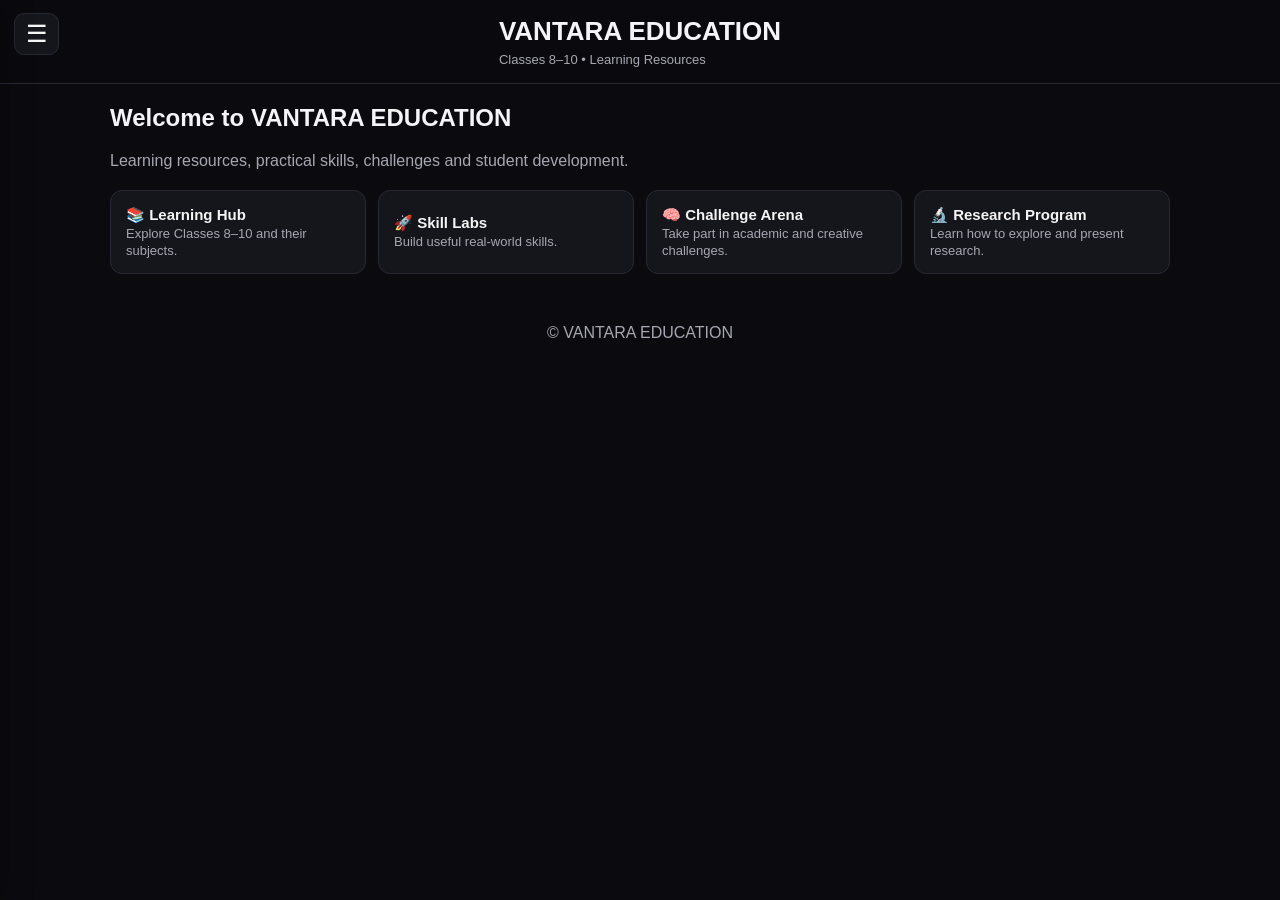
==== commit ab070fd4: "Update index.html" ====
--- a/index.html
+++ b/index.html
@@ -15,124 +15,685 @@
 --accent:#8b5cf6;
 --border:#292934;
 }
-*{box-sizing:border-box}
+
+*{
+box-sizing:border-box
+}
+
 body{
-margin:0;background:var(--bg);color:var(--text);
+margin:0;
+background:var(--bg);
+color:var(--text);
 font-family:Arial,Helvetica,sans-serif
 }
+
+/* =========================
+   HEADER
+========================= */
+
 header{
-padding:22px 16px;text-align:center;
+padding:16px;
 border-bottom:1px solid var(--border);
-position:sticky;top:0;
-background:rgba(11,11,15,.96);
-z-index:5
-}
-header h1{margin:0;font-size:28px}
-header p{margin:6px 0 0;color:var(--muted)}
-main{max-width:1100px;margin:auto;padding:20px}
-.page{display:none}
-.page.active{display:block}
-h2{margin-top:0}
-.subtitle{color:var(--muted);margin-bottom:20px}
+position:sticky;
+top:0;
+background:rgba(11,11,15,.97);
+z-index:20;
+display:flex;
+align-items:center;
+justify-content:center;
+}
+
+header h1{
+margin:0;
+font-size:26px;
+}
+
+header p{
+margin:5px 0 0;
+color:var(--muted);
+font-size:13px;
+}
+
+/* MENU BUTTON */
+
+.menu-btn{
+position:absolute;
+left:14px;
+top:13px;
+width:45px;
+height:42px;
+padding:0;
+border-radius:10px;
+text-align:center;
+font-size:24px;
+background:var(--card);
+border:1px solid var(--border);
+}
+
+/* =========================
+   SIDE MENU
+========================= */
+
+.side-menu{
+position:fixed;
+left:-310px;
+top:0;
+width:300px;
+height:100vh;
+background:#101016;
+border-right:1px solid var(--border);
+z-index:50;
+padding:20px 15px;
+overflow-y:auto;
+transition:left .25s ease;
+box-shadow:10px 0 30px rgba(0,0,0,.35);
+}
+
+.side-menu.open{
+left:0;
+}
+
+.menu-title{
+font-size:20px;
+font-weight:bold;
+margin:5px 5px 18px;
+}
+
+.menu-subtitle{
+color:var(--muted);
+font-size:12px;
+margin:0 5px 15px;
+}
+
+.menu-item{
+display:block;
+width:100%;
+margin:7px 0;
+padding:13px 14px;
+border-radius:10px;
+background:var(--card);
+border:1px solid var(--border);
+color:var(--text);
+font-size:14px;
+text-align:left;
+}
+
+.menu-item:hover{
+background:var(--card2);
+border-color:var(--accent);
+}
+
+.menu-divider{
+height:1px;
+background:var(--border);
+margin:15px 5px;
+}
+
+/* DARK OVERLAY */
+
+.menu-overlay{
+display:none;
+position:fixed;
+inset:0;
+background:rgba(0,0,0,.65);
+z-index:40;
+}
+
+.menu-overlay.active{
+display:block;
+}
+
+/* =========================
+   MAIN
+========================= */
+
+main{
+max-width:1100px;
+margin:auto;
+padding:20px;
+}
+
+.page{
+display:none;
+}
+
+.page.active{
+display:block;
+}
+
+h2{
+margin-top:0;
+}
+
+.subtitle{
+color:var(--muted);
+margin-bottom:20px;
+}
+
 .grid{
 display:grid;
-grid-template-columns:repeat(auto-fit,minmax(210px,1fr));
-gap:12px
-}
+grid-template-columns:
+repeat(auto-fit,minmax(210px,1fr));
+gap:12px;
+}
+
+/* =========================
+   BUTTONS
+========================= */
+
 button{
-width:100%;border:1px solid var(--border);
-background:var(--card);color:var(--text);
-padding:15px;border-radius:12px;
-text-align:left;font-size:15px;cursor:pointer
-}
-button:hover{background:var(--card2);border-color:var(--accent)}
+width:100%;
+border:1px solid var(--border);
+background:var(--card);
+color:var(--text);
+padding:15px;
+border-radius:12px;
+text-align:left;
+font-size:15px;
+cursor:pointer;
+}
+
+button:hover{
+background:var(--card2);
+border-color:var(--accent);
+}
+
 .back{
-width:auto;background:transparent;
-margin-bottom:16px;padding:9px 14px
-}
-.chapter{display:flex;align-items:center;gap:10px}
-.chapter span{flex:1}
+width:auto;
+background:transparent;
+margin-bottom:16px;
+padding:9px 14px;
+}
+
+/* =========================
+   CHAPTERS
+========================= */
+
+.chapter{
+display:flex;
+align-items:center;
+gap:10px;
+}
+
+.chapter span{
+flex:1;
+}
+
+/* =========================
+   PROGRAM CARDS
+========================= */
+
+.program-card{
+padding:18px;
+}
+
+.program-icon{
+font-size:25px;
+margin-bottom:8px;
+}
+
+.program-title{
+font-size:17px;
+font-weight:bold;
+margin-bottom:6px;
+}
+
+.program-description{
+font-size:13px;
+color:var(--muted);
+line-height:1.5;
+}
+
+/* =========================
+   VIDEO
+========================= */
+
 .video-box{
-margin-top:20px;background:var(--card);
-padding:16px;border-radius:14px;
-border:1px solid var(--border)
-}
+margin-top:20px;
+background:var(--card);
+padding:16px;
+border-radius:14px;
+border:1px solid var(--border);
+}
+
 .video-box iframe{
-width:100%;height:420px;border:0;border-radius:10px
-}
+width:100%;
+height:420px;
+border:0;
+border-radius:10px;
+}
+
 .video-placeholder{
-padding:35px;text-align:center;
+padding:35px;
+text-align:center;
 color:var(--muted);
 border:1px dashed var(--border);
-border-radius:10px
-}
-.small{font-size:13px;color:var(--muted)}
+border-radius:10px;
+}
+
+/* =========================
+   OTHER
+========================= */
+
+.small{
+font-size:13px;
+color:var(--muted);
+}
+
 .badge{
-display:inline-block;padding:5px 9px;
-border-radius:20px;background:#241b38;
-color:#d9c8ff;font-size:12px;
-margin-bottom:10px
-}
-footer{text-align:center;color:var(--muted);padding:30px 15px}
+display:inline-block;
+padding:5px 9px;
+border-radius:20px;
+background:#241b38;
+color:#d9c8ff;
+font-size:12px;
+margin-bottom:10px;
+}
+
+.info-box{
+background:var(--card);
+border:1px solid var(--border);
+border-radius:14px;
+padding:20px;
+line-height:1.6;
+}
+
+footer{
+text-align:center;
+color:var(--muted);
+padding:30px 15px;
+}
+
+/* =========================
+   MOBILE
+========================= */
+
 @media(max-width:600px){
-main{padding:14px}
-header h1{font-size:23px}
-.video-box iframe{height:230px}
+
+main{
+padding:14px;
+}
+
+header h1{
+font-size:21px;
+}
+
+header p{
+font-size:11px;
+}
+
+.side-menu{
+width:285px;
+}
+
+.video-box iframe{
+height:230px;
+}
+
+.grid{
+grid-template-columns:1fr;
+}
+
 }
 </style>
 </head>
 
 <body>
 
+<!-- =========================
+     SIDE MENU
+========================= -->
+
+<div id="menuOverlay"
+     class="menu-overlay"
+     onclick="closeMenu()">
+</div>
+
+<aside id="sideMenu" class="side-menu">
+
+<div class="menu-title">
+VANTARA EDUCATION
+</div>
+
+<p class="menu-subtitle">
+Explore learning, skills, challenges and student programs.
+</p>
+
+<button class="menu-item" onclick="menuHome()">
+🏠 Home
+</button>
+
+<button class="menu-item" onclick="menuLearningHub()">
+📚 Learning Hub
+</button>
+
+<div class="menu-divider"></div>
+
+<button class="menu-item" onclick="openProgram('skills')">
+🚀 Skill Labs
+</button>
+
+<button class="menu-item" onclick="openProgram('challenge')">
+🧠 Challenge Arena
+</button>
+
+<button class="menu-item" onclick="openProgram('research')">
+🔬 Research Program
+</button>
+
+<button class="menu-item" onclick="openProgram('ideas')">
+💡 Idea-to-Project
+</button>
+
+<button class="menu-item" onclick="openProgram('league')">
+🏆 Student League
+</button>
+
+<button class="menu-item" onclick="openProgram('communication')">
+🎤 Communication Lab
+</button>
+
+<button class="menu-item" onclick="openProgram('career')">
+🧭 Career Explorer
+</button>
+
+<button class="menu-item" onclick="openProgram('reading')">
+📖 Reading & Knowledge Club
+</button>
+
+<button class="menu-item" onclick="openProgram('build')">
+🛠️ Build Week
+</button>
+
+<button class="menu-item" onclick="openProgram('realworld')">
+🌱 Real-World Problems
+</button>
+
+<div class="menu-divider"></div>
+
+<button class="menu-item" onclick="openProgram('portfolio')">
+📁 Student Portfolio
+</button>
+
+<button class="menu-item" onclick="openProgram('about')">
+ℹ️ About VANTARA
+</button>
+
+</aside>
+
+
+<!-- =========================
+     HEADER
+========================= -->
+
 <header>
+
+<button class="menu-btn"
+        onclick="toggleMenu()"
+        aria-label="Open menu">
+☰
+</button>
+
+<div>
 <h1>VANTARA EDUCATION</h1>
 <p>Classes 8–10 • Learning Resources</p>
+</div>
+
 </header>
 
+
 <main>
 
+<!-- =========================
+     HOME
+========================= -->
+
 <section id="home" class="page active">
-<h2>Choose Class</h2>
-<p class="subtitle">Select a class to explore subjects and books.</p>
+
+<h2>Welcome to VANTARA EDUCATION</h2>
+
+<p class="subtitle">
+Learning resources, practical skills, challenges and student development.
+</p>
+
+<div class="grid">
+
+<button onclick="menuLearningHub()">
+📚 <strong>Learning Hub</strong><br>
+<span class="small">
+Explore Classes 8–10 and their subjects.
+</span>
+</button>
+
+<button onclick="openProgram('skills')">
+🚀 <strong>Skill Labs</strong><br>
+<span class="small">
+Build useful real-world skills.
+</span>
+</button>
+
+<button onclick="openProgram('challenge')">
+🧠 <strong>Challenge Arena</strong><br>
+<span class="small">
+Take part in academic and creative challenges.
+</span>
+</button>
+
+<button onclick="openProgram('research')">
+🔬 <strong>Research Program</strong><br>
+<span class="small">
+Learn how to explore and present research.
+</span>
+</button>
+
+</div>
+
+</section>
+
+
+<!-- =========================
+     LEARNING HUB / CLASS PAGE
+========================= -->
+
+<section id="learningPage" class="page">
+
+<button class="back" onclick="home()">
+← Back
+</button>
+
+<h2>📚 Learning Hub</h2>
+
+<p class="subtitle">
+Choose your class to explore subjects and learning resources.
+</p>
+
 <div class="grid" id="classGrid"></div>
+
 </section>
 
+
+<!-- =========================
+     SUBJECT PAGE
+========================= -->
+
 <section id="subjectPage" class="page">
-<button class="back" onclick="goBack()">← Back</button>
+
+<button class="back" onclick="goBack()">
+← Back
+</button>
+
 <span class="badge" id="classBadge"></span>
+
 <h2 id="subjectTitle"></h2>
-<p class="subtitle">Choose a subject.</p>
+
+<p class="subtitle">
+Choose a subject.
+</p>
+
 <div class="grid" id="subjectGrid"></div>
+
 </section>
 
+
+<!-- =========================
+     BOOK PAGE
+========================= -->
+
 <section id="bookPage" class="page">
-<button class="back" onclick="goBack()">← Back</button>
+
+<button class="back" onclick="goBack()">
+← Back
+</button>
+
 <span class="badge" id="bookBadge"></span>
+
 <h2 id="bookTitle"></h2>
+
 <p class="subtitle" id="bookSubtitle"></p>
+
 <div class="grid" id="bookGrid"></div>
+
 </section>
 
+
+<!-- =========================
+     CHAPTER PAGE
+========================= -->
+
 <section id="chapterPage" class="page">
-<button class="back" onclick="goBack()">← Back</button>
+
+<button class="back" onclick="goBack()">
+← Back
+</button>
+
 <span class="badge" id="chapterBadge"></span>
+
 <h2 id="chapterTitle"></h2>
+
 <p class="subtitle" id="chapterSubtitle"></p>
+
 <div id="chapterContent"></div>
+
 </section>
 
+
+<!-- =========================
+     PROGRAM PAGE
+========================= -->
+
+<section id="programPage" class="page">
+
+<button class="back" onclick="goBack()">
+← Back
+</button>
+
+<span class="badge">
+VANTARA PROGRAM
+</span>
+
+<h2 id="programTitle"></h2>
+
+<p class="subtitle" id="programSubtitle"></p>
+
+<div id="programContent"></div>
+
+</section>
+
+
+<!-- =========================
+     ABOUT PAGE
+========================= -->
+
+<section id="aboutPage" class="page">
+
+<button class="back" onclick="home()">
+← Back
+</button>
+
+<span class="badge">
+ABOUT VANTARA
+</span>
+
+<h2>ℹ️ About VANTARA EDUCATION</h2>
+
+<div class="info-box">
+
+<p>
+<strong>VANTARA EDUCATION</strong> is a student-focused learning
+platform designed to combine academic learning with practical
+skills, creativity, research and real-world projects.
+</p>
+
+<p>
+The platform aims to provide students with learning resources
+while also helping them develop skills beyond textbooks.
+</p>
+
+<p>
+More features and programs will be added as VANTARA grows.
+</p>
+
+</div>
+
+</section>
+
+
+<!-- =========================
+     PORTFOLIO PAGE
+========================= -->
+
+<section id="portfolioPage" class="page">
+
+<button class="back" onclick="home()">
+← Back
+</button>
+
+<span class="badge">
+STUDENT PORTFOLIO
+</span>
+
+<h2>📁 Student Portfolio</h2>
+
+<p class="subtitle">
+A place to showcase learning, projects, achievements and skills.
+</p>
+
+<div class="info-box">
+
+<h3>What can be included?</h3>
+
+<p>📚 Academic achievements</p>
+<p>🏆 Competitions and awards</p>
+<p>💡 Projects and ideas</p>
+<p>🔬 Research work</p>
+<p>🚀 Skills and certifications</p>
+<p>🎤 Presentations and communication activities</p>
+
+</div>
+
+</section>
+
+
 </main>
 
-<footer>© VANTARA EDUCATION</footer>
-
+
+<footer>
+© VANTARA EDUCATION
+</footer>
 <script>
 
 const DATA={
+
+/* =====================================================
+   CLASS 8
+===================================================== */
+
 8:{
 
 "Mathematics":{
 type:"books",
 options:{
+
 "NEW BOOK":{
 "Part 1":[
 "A Square and A Cube",
@@ -143,6 +704,7 @@
 "We Distribute, Yet Things Multiply",
 "Proportional Reasoning - 1"
 ],
+
 "Part 2":[
 "Fractions in Disguise (Percentages & Applications)",
 "The Baudhayana-Pythagoras Theorem",
@@ -153,6 +715,7 @@
 "Area"
 ]
 },
+
 "OLD BOOK":[
 "Rational Numbers",
 "Linear Equations in One Variable",
@@ -171,12 +734,15 @@
 "Introduction to Graphs",
 "Playing with Numbers"
 ]
-}
-},
+
+}
+},
+
 
 "Science":{
 type:"books",
 options:{
+
 "NEW BOOK":[
 "Exploring the Investigative World of Science",
 "The Invisible Living World: Beyond Our Naked Eye",
@@ -192,6 +758,7 @@
 "How Nature Works in Harmony",
 "Our Home: Earth, a Unique Life Sustaining Planet"
 ],
+
 "OLD BOOK":[
 "Exploring the Investigative World of Science",
 "Parts of an Organism—Cell and its Structure",
@@ -207,13 +774,17 @@
 "Earth: Its Dynamics and Internal Structures",
 "Stars and the Solar System"
 ]
-}
-},
+
+}
+},
+
 
 "SST":{
 type:"books",
 options:{
+
 "NEW BOOK":{
+
 "Part 1":[
 "India’s Geographical Location and Physical Features",
 "Land, Soil, and Water Resources",
@@ -224,29 +795,38 @@
 "Understanding Governance and the Indian Constitution",
 "Secularism and the Judiciary"
 ],
+
 "Part 2":{
+
 "Theme A — India & the World: Land & People":[
 "Chapter 1: World Geography: Some Glimpses"
 ],
+
 "Theme B — Tapestry of the Past":[
 "Chapter 2: India’s Long Road to Independence"
 ],
+
 "Theme C — Our Cultural Heritage & Traditions":[
 "Chapter 3: A Journey Through Indian Architecture"
 ],
+
 "Theme D — Governance and Democracy":[
 "Chapter 4: The Role of the Judiciary in Our Society",
 "Chapter 5: Citizenship: Rights and Duties"
 ],
+
 "Theme E — Economic Life Around Us":[
 "Chapter 6: Dynamics of Population",
 "Chapter 7: India’s Urban Landscape",
 "Chapter 8: Cultural Currents: 13th to 17th Centuries"
 ]
-}
+
+}
+
 },
 
 "OLD NCERT":{
+
 "History":[
 "Chapter 1: How, When and Where",
 "Chapter 2: From Trade to Territory (The Company Establishes Power)",
@@ -259,6 +839,7 @@
 "Chapter 9: The Making of the National Movement: 1870s–1947",
 "Chapter 10: India After Independence"
 ],
+
 "Geography":[
 "Chapter 1: Resources",
 "Chapter 2: Land, Soil, Water, Natural Vegetation and Wildlife Resources",
@@ -267,35 +848,46 @@
 "Chapter 5: Industries",
 "Chapter 6: Human Resources"
 ],
+
 "Civics":{
+
 "Unit 1 — The Indian Constitution and Secularism":[
 "Chapter 1: The Indian Constitution",
 "Chapter 2: Understanding Secularism"
 ],
+
 "Unit 2 — Parliament and the Making of Laws":[
 "Chapter 3: Why do we need a Parliament?",
 "Chapter 4: Understanding Laws"
 ],
+
 "Unit 3 — The Judiciary":[
 "Chapter 5: Judiciary",
 "Chapter 6: Understanding Our Criminal Justice System"
 ],
+
 "Unit 4 — Social Justice and the Marginalised":[
 "Chapter 7: Understanding Marginalisation",
 "Chapter 8: Confronting Marginalisation"
 ],
+
 "Unit 5 — Economic Presence of the Government":[
 "Chapter 9: Public Facilities",
 "Chapter 10: Law and Social Justice"
 ]
-}
-}
-}
-},
+
+}
+
+}
+
+}
+},
+
 
 "Hindi":{
 type:"books",
 options:{
+
 "NEW BOOK":[
 "स्वदेश (कविता)",
 "दो गौरैया (कहानी)",
@@ -308,7 +900,9 @@
 "आदमी का अनुपात (कविता)",
 "तरुण के स्वप्न (उद्बोधन)"
 ],
+
 "OLD BOOK":{
+
 "वसंत भाग-3":[
 "अध्याय 1: ध्वनि (कविता)",
 "अध्याय 2: लाख की चूड़ियाँ (कहानी)",
@@ -329,6 +923,7 @@
 "अध्याय 17: बाज और साँप (कहानी)",
 "अध्याय 18: टोपी (कहानी)"
 ],
+
 "भारत की खोज":[
 "अध्याय 1: अहमनगर का किला",
 "अध्याय 2: तलाश",
@@ -340,41 +935,53 @@
 "अध्याय 8: तनाव",
 "अध्याय 9: दो पृष्ठभूमियाँ - भारतीय और अंग्रेजी"
 ]
-}
-}
-},
+
+}
+
+}
+},
+
 
 "English":{
 type:"books",
 options:{
+
 "NEW BOOK":{
+
 "Unit 1: Wit and Wisdom":[
 "The Wit that Won Hearts",
 "A Concrete Example",
 "Wisdom Paves the Way"
 ],
+
 "Unit 2: Values and Dispositions":[
 "A Tale of Valour: Major Somnath Sharma and the Battle of Badgam",
 "Somebody's Mother",
 "Verghese Kurien-I Too Had A Dream"
 ],
+
 "Unit 3: Mystery and Magic":[
 "The Case of the Fifth Word",
 "The Magic Brush of Dreams",
 "Spectacular Wonders"
 ],
+
 "Unit 4: Environment":[
 "The Cherry Tree",
 "Harvest Hymn",
 "Waiting for the Rain"
 ],
+
 "Unit 5: Science and Curiosity":[
 "Feathered Friend",
 "Magnifying Glass",
 "Bibha Chowdhuri: The Beam of Light that Lit the Path for Women in Indian Science"
 ]
-},
+
+},
+
 "OLD BOOK":{
+
 "Honeydew — Prose":[
 "Chapter 1: The Best Christmas Present in the World",
 "Chapter 2: The Tsunami",
@@ -387,6 +994,7 @@
 "Chapter 9: The Great Stone Face - I",
 "Chapter 10: The Great Stone Face - II"
 ],
+
 "Honeydew — Poetry":[
 "The Ant and the Cricket",
 "Geography Lesson",
@@ -397,6 +1005,7 @@
 "When I Set Out For Lyonnesse",
 "On the Grasshopper and Cricket"
 ],
+
 "It So Happened":[
 "Chapter 1: How the Camel got his hump",
 "Chapter 2: Children At Work",
@@ -409,17 +1018,27 @@
 "Chapter 9: The Comet - I",
 "Chapter 10: The Comet - II"
 ]
-}
-}
-}
-
-},
+
+}
+
+}
+}
+
+},
+
+
+/* =====================================================
+   CLASS 9
+===================================================== */
+
 9:{
 
 "Mathematics":{
 type:"books",
 options:{
+
 "NEW BOOK":{
+
 "Part 1":[
 "Orienting Yourself: The Use of Coordinates",
 "Introduction to Linear Polynomials",
@@ -430,6 +1049,7 @@
 "The Mathematics of Maybe: Introduction to Probability",
 "Predicting What Comes Next: Exploring Sequences and Progressions"
 ],
+
 "Part 2":[
 "Propositions and their Converses",
 "How Quantities Combine: Understanding Data",
@@ -438,7 +1058,9 @@
 "Two Variables, One Line",
 "Math of Space: Surface Area and Volume"
 ]
-},
+
+},
+
 "OLD BOOK":[
 "Number Systems",
 "Polynomials",
@@ -453,12 +1075,15 @@
 "Surface Areas and Volumes",
 "Statistics"
 ]
-}
-},
+
+}
+},
+
 
 "Science":{
 type:"books",
 options:{
+
 "NEW BOOK":[
 "Exploration: Entering the World of Secondary Science",
 "Cell: The Building Block of Life",
@@ -474,7 +1099,9 @@
 "Reproduction and Continuity of Life",
 "Our Environment and Natural Resources"
 ],
+
 "OLD BOOK":{
+
 "Physics":[
 "Motion (Chapter 8)",
 "Force and Laws of Motion (Chapter 9)",
@@ -482,12 +1109,14 @@
 "Work and Energy (Chapter 11)",
 "Sound (Chapter 12)"
 ],
+
 "Chemistry":[
 "Matter",
 "Purity of Matter",
 "Atoms and Molecules",
 "Atomic Structure"
 ],
+
 "Biology":[
 "The Fundamental Unit of Life (Cells) — Chapter 5",
 "Tissues — Chapter 6",
@@ -496,14 +1125,19 @@
 "Natural Resources — Chapter 14",
 "Improvement in Food Resources — Chapter 15"
 ]
-}
-}
-},
+
+}
+
+}
+},
+
 
 "SST":{
 type:"books",
 options:{
+
 "NEW BOOK":{
+
 "Part 1":[
 "Understanding Social Science",
 "Shaping of the Earth's Surface",
@@ -522,9 +1156,12 @@
 "From Ideas to Startups",
 "Smart Ways to Manage Your Finances"
 ],
+
 "Part 2":[]
 },
+
 "OLD BOOK":{
+
 "History":[
 "The French Revolution",
 "Socialism in Europe and the Russian Revolution",
@@ -535,6 +1172,7 @@
 "History and Sport: The Story of Cricket",
 "Clothing: A Social History"
 ],
+
 "Geography":[
 "India – Size and Location",
 "Physical Features of India",
@@ -543,6 +1181,7 @@
 "Natural Vegetation and Wildlife",
 "Population"
 ],
+
 "Civics":[
 "Democracy in the Contemporary World",
 "What is Democracy? Why Democracy?",
@@ -551,19 +1190,24 @@
 "Working of Institutions",
 "Democratic Rights"
 ],
+
 "Economics":[
 "The Story of Village Palampur",
 "People as Resource",
 "Poverty as a Challenge",
 "Food Security in India"
 ]
-}
-}
-},
+
+}
+
+}
+},
+
 
 "English":{
 type:"books",
 options:{
+
 "NEW BOOK":[
 "How I Taught My Grandmother to Read / Bharat Our Land",
 "The Pot Maker / Gifts of Grace: Honouring Our Vocations",
@@ -573,7 +1217,9 @@
 "Twin Melodies / A Friend Found in Music",
 "Follow That Dream / Believe in Yourself"
 ],
+
 "OLD BOOK":{
+
 "Beehive — Prose":[
 "The Fun They Had",
 "The Sound of Music (I. Evelyn Glennie, II. Bismillah Khan)",
@@ -587,6 +1233,7 @@
 "Kathmandu",
 "If I Were You"
 ],
+
 "Beehive — Poetry":[
 "The Road Not Taken",
 "Wind",
@@ -599,6 +1246,7 @@
 "The Snake Trying",
 "A Slumber Did My Spirit Seal"
 ],
+
 "Moments":[
 "The Lost Child",
 "The Adventures of Toto",
@@ -611,13 +1259,17 @@
 "The Accidental Tourist",
 "The Beggar"
 ]
-}
-}
-},
+
+}
+
+}
+},
+
 
 "Hindi":{
 type:"books",
 options:{
+
 "NEW BOOK":[
 "दो बैलों की कथा",
 "क्या लिखूँ?",
@@ -632,7 +1284,9 @@
 "झाँसी की रानी",
 "घर की याद"
 ],
+
 "OLD BOOK":{
+
 "क्षितिज भाग-1":[
 "दो बैलों की कथा",
 "ल्हासा की ओर",
@@ -652,6 +1306,7 @@
 "यमराज की दिशा",
 "बच्चे काम पर जा रहे हैं"
 ],
+
 "कृतिका भाग-1":[
 "इस जल प्रलय में",
 "मेरे संग की औरतें",
@@ -659,13 +1314,17 @@
 "माटी वाली",
 "किस तरह आखिरकार मैं हिंदी में आया"
 ]
-}
-}
-},
+
+}
+
+}
+},
+
 
 "AI":{
 type:"groups",
 options:{
+
 "AI — Computer Skills":[
 "Introduction to Computer Systems",
 "Computer Components and Hardware",
@@ -676,15 +1335,24 @@
 "Working with Presentation Software",
 "Working with Spreadsheets"
 ]
-}
-}
-
-},
+
+}
+
+}
+
+},
+
+
+/* =====================================================
+   CLASS 10
+===================================================== */
+
 10:{
 
 "Mathematics":{
 type:"list",
 options:{
+
 "CHAPTERS":[
 "Real Numbers",
 "Polynomials",
@@ -702,12 +1370,15 @@
 "Statistics",
 "Probability"
 ]
-}
-},
+
+}
+},
+
 
 "Science":{
 type:"list",
 options:{
+
 "CHAPTERS":[
 "Chemical Reactions and Equations",
 "Acids, Bases and Salts",
@@ -724,23 +1395,30 @@
 "Magnetic Effects of Electric Current",
 "Our Environment"
 ]
-}
-},
+
+}
+},
+
 
 "Social Science":{
 type:"groups",
 options:{
+
 "History":[],
 "Geography":[],
 "Civics":[],
 "Economics":[]
-}
-},
+
+}
+},
+
 
 "Hindi":{
 type:"groups",
 options:{
+
 "Course A":{
+
 "क्षितिज भाग-2":[
 "सूरदास – पद",
 "तुलसीदास – राम-लक्ष्मण-परशुराम संवाद",
@@ -756,6 +1434,7 @@
 "यतीन्द्र मिश्र – नौबतखाने में इबादत",
 "भदंत आनंद कौसल्यायन – संस्कृति"
 ],
+
 "कृतिका भाग-2":[
 "माता का आँचल",
 "जॉर्ज पंचम की नाक",
@@ -763,8 +1442,11 @@
 "एही ठैयाँ झुलनी हेरानी हो रामा!",
 "मैं क्यों लिखता हूँ?"
 ]
-},
+
+},
+
 "Course B":{
+
 "स्पर्श भाग-2":[
 "कबीर – साखी",
 "मीरा – पद",
@@ -782,18 +1464,23 @@
 "रवींद्र केलेकर – पतझड़ में टूटी पत्तियाँ (गिन्निया का सोना)",
 "हबीब तनवीर – कारतूस"
 ],
+
 "संचयन भाग-2":[
 "हरिहर काका",
 "सपनों के-से दिन",
 "टोपी शुक्ला"
 ]
-}
-}
-},
+
+}
+
+}
+},
+
 
 "AI":{
 type:"groups",
 options:{
+
 "Part A — Employability Skills":[
 "Communication Skills-II",
 "Self-management Skills-II",
@@ -801,6 +1488,7 @@
 "Entrepreneurial Skills-II",
 "Green Skills-II"
 ],
+
 "Part B — Subject-Specific Skills":[
 "Revisiting AI Project Cycle & Ethical Frameworks for AI",
 "Advanced Concepts of Modeling in AI (Includes Machine Learning & Deep Learning)",
@@ -810,7 +1498,9 @@
 "Natural Language Processing (NLP)",
 "Advance Python"
 ]
-}
+
+}
+
 }
 
 }
@@ -818,9 +1508,433 @@
 };
 
 
-/* =========================
-   NAVIGATION
-========================= */
+/* =====================================================
+   END OF DATA
+=====================================================
+
+   PART 3 WILL CONTINUE HERE WITH:
+   - Programs
+   - Program content
+   - Navigation
+   - Menu functions
+   - Chapter/video functions
+   - Initialization
+
+===================================================== */
+/* =====================================================
+   VANTARA PROGRAMS
+===================================================== */
+
+const PROGRAMS={
+
+skills:{
+title:"🚀 Skill Labs",
+subtitle:"Build practical skills that can help you learn, create and solve real-world problems.",
+content:`
+<div class="grid">
+
+<div class="info-box program-card">
+<div class="program-icon">💻</div>
+<div class="program-title">Coding</div>
+<div class="program-description">
+Learn programming through small practical projects and activities.
+</div>
+</div>
+
+<div class="info-box program-card">
+<div class="program-icon">🤖</div>
+<div class="program-title">Artificial Intelligence</div>
+<div class="program-description">
+Understand AI concepts, responsible AI and practical applications.
+</div>
+</div>
+
+<div class="info-box program-card">
+<div class="program-icon">🎤</div>
+<div class="program-title">Communication</div>
+<div class="program-description">
+Improve speaking, explaining and presentation skills.
+</div>
+</div>
+
+<div class="info-box program-card">
+<div class="program-icon">💰</div>
+<div class="program-title">Financial Skills</div>
+<div class="program-description">
+Learn basic concepts of saving, budgeting and responsible money management.
+</div>
+</div>
+
+<div class="info-box program-card">
+<div class="program-icon">🔎</div>
+<div class="program-title">Research Skills</div>
+<div class="program-description">
+Learn how to find information, evaluate sources and present findings.
+</div>
+</div>
+
+</div>
+`
+},
+
+challenge:{
+title:"🧠 Challenge Arena",
+subtitle:"Take part in academic, logical and creative challenges.",
+content:`
+<div class="info-box">
+
+<h3>Weekly Challenge Categories</h3>
+
+<p>➗ Mathematics Challenge</p>
+<p>🔬 Science Challenge</p>
+<p>🧩 Logic Challenge</p>
+<p>💻 Coding Challenge</p>
+<p>✍️ Writing Challenge</p>
+
+<hr style="border-color:var(--border)">
+
+<p class="small">
+New challenges can be added here regularly.
+Students can use this section to practise beyond their normal lessons.
+</p>
+
+</div>
+`
+},
+
+research:{
+title:"🔬 Research Program",
+subtitle:"Learn how to turn curiosity into structured research.",
+content:`
+<div class="info-box">
+
+<h3>Research Path</h3>
+
+<p><strong>1. Choose a Question</strong><br>
+Start with something you genuinely want to understand.</p>
+
+<p><strong>2. Explore Information</strong><br>
+Collect information from reliable sources.</p>
+
+<p><strong>3. Analyse</strong><br>
+Compare information and identify useful findings.</p>
+
+<p><strong>4. Create</strong><br>
+Prepare a report, presentation, model or demonstration.</p>
+
+<p><strong>5. Present</strong><br>
+Share your research and explain what you discovered.</p>
+
+</div>
+`
+},
+
+ideas:{
+title:"💡 Idea-to-Project",
+subtitle:"Turn an interesting idea into a practical project.",
+content:`
+<div class="info-box">
+
+<h3>From Idea to Project</h3>
+
+<p>💭 <strong>Idea</strong> — What would you like to create?</p>
+
+<p>🎯 <strong>Problem</strong> — What problem does it solve?</p>
+
+<p>📝 <strong>Plan</strong> — What materials, skills or knowledge are needed?</p>
+
+<p>🛠️ <strong>Build</strong> — Create your first version.</p>
+
+<p>🧪 <strong>Test</strong> — Find problems and improve it.</p>
+
+<p>🚀 <strong>Showcase</strong> — Present your finished project.</p>
+
+</div>
+`
+},
+
+league:{
+title:"🏆 Student League",
+subtitle:"A future-ready system for tracking learning, achievements and participation.",
+content:`
+<div class="info-box">
+
+<h3>Student Progress</h3>
+
+<p>⭐ Points for completing activities</p>
+<p>🏅 Badges for achievements</p>
+<p>🎯 Challenge participation</p>
+<p>🔬 Research projects</p>
+<p>💡 Project submissions</p>
+<p>🏆 Competition achievements</p>
+
+<hr style="border-color:var(--border)">
+
+<p class="small">
+Leaderboard and student accounts can be connected in a future version.
+</p>
+
+</div>
+`
+},
+
+communication:{
+title:"🎤 Communication Lab",
+subtitle:"Develop confident communication and presentation skills.",
+content:`
+<div class="grid">
+
+<div class="info-box program-card">
+<div class="program-icon">🎙️</div>
+<div class="program-title">Public Speaking</div>
+<div class="program-description">
+Practise speaking clearly and confidently.
+</div>
+</div>
+
+<div class="info-box program-card">
+<div class="program-icon">🗣️</div>
+<div class="program-title">Debate</div>
+<div class="program-description">
+Learn how to organise arguments and communicate respectfully.
+</div>
+</div>
+
+<div class="info-box program-card">
+<div class="program-icon">📊</div>
+<div class="program-title">Presentation</div>
+<div class="program-description">
+Learn how to explain ideas using effective presentations.
+</div>
+</div>
+
+<div class="info-box program-card">
+<div class="program-icon">📖</div>
+<div class="program-title">Storytelling</div>
+<div class="program-description">
+Develop creativity and expression through storytelling.
+</div>
+</div>
+
+<div class="info-box program-card">
+<div class="program-icon">💼</div>
+<div class="program-title">Interview Skills</div>
+<div class="program-description">
+Practise answering questions and presenting yourself clearly.
+</div>
+</div>
+
+</div>
+`
+},
+
+career:{
+title:"🧭 Career Explorer",
+subtitle:"Explore career areas, skills, education pathways and project ideas.",
+content:`
+<div class="grid">
+
+<div class="info-box program-card">
+<div class="program-icon">💻</div>
+<div class="program-title">Technology</div>
+<div class="program-description">
+Programming, software, AI, cybersecurity and related fields.
+</div>
+</div>
+
+<div class="info-box program-card">
+<div class="program-icon">🔬</div>
+<div class="program-title">Science & Research</div>
+<div class="program-description">
+Explore scientific thinking, experiments and research pathways.
+</div>
+</div>
+
+<div class="info-box program-card">
+<div class="program-icon">🏗️</div>
+<div class="program-title">Engineering</div>
+<div class="program-description">
+Explore design, problem-solving, machines and technology.
+</div>
+</div>
+
+<div class="info-box program-card">
+<div class="program-icon">📈</div>
+<div class="program-title">Business & Entrepreneurship</div>
+<div class="program-description">
+Learn about business ideas, markets, finance and entrepreneurship.
+</div>
+</div>
+
+<div class="info-box program-card">
+<div class="program-icon">🎨</div>
+<div class="program-title">Creative Fields</div>
+<div class="program-description">
+Explore writing, design, media, communication and creative work.
+</div>
+</div>
+
+</div>
+
+<div class="info-box" style="margin-top:15px">
+<p class="small">
+Career exploration should help students understand different
+possibilities rather than deciding a career for them.
+</p>
+</div>
+`
+},
+
+reading:{
+title:"📖 Reading & Knowledge Club",
+subtitle:"Discover books, articles, discussions and knowledge activities.",
+content:`
+<div class="info-box">
+
+<h3>Reading Activities</h3>
+
+<p>📚 Book reading</p>
+<p>📰 Article reading</p>
+<p>💬 Book discussions</p>
+<p>🧠 Knowledge quizzes</p>
+<p>✍️ Book reviews</p>
+<p>⭐ Reading achievements</p>
+
+<hr style="border-color:var(--border)">
+
+<p class="small">
+Reading resources and quizzes can be added here as VANTARA grows.
+</p>
+
+</div>
+`
+},
+
+build:{
+title:"🛠️ Build Week",
+subtitle:"A project-based program where students create something practical.",
+content:`
+<div class="info-box">
+
+<h3>Build Ideas</h3>
+
+<p>🌐 Build a website</p>
+<p>🔬 Build a science model</p>
+<p>🎮 Build an educational game</p>
+<p>📱 Design an app concept</p>
+<p>📊 Create a useful data project</p>
+<p>📚 Create an educational resource</p>
+
+<hr style="border-color:var(--border)">
+
+<h3>Build Cycle</h3>
+
+<p>
+<strong>Plan → Build → Test → Improve → Present</strong>
+</p>
+
+</div>
+`
+},
+
+realworld:{
+title:"🌱 Real-World Problems",
+subtitle:"Explore practical problems and develop possible solutions.",
+content:`
+<div class="info-box">
+
+<h3>Problem Areas</h3>
+
+<p>💧 Water management</p>
+<p>♻️ Waste management</p>
+<p>⚡ Energy conservation</p>
+<p>🌳 Environmental protection</p>
+<p>🏫 Improving education</p>
+<p>🚦 Community problems</p>
+
+<hr style="border-color:var(--border)">
+
+<h3>Solution Showcase</h3>
+
+<p class="small">
+Students can eventually submit their problem statements,
+ideas, prototypes and solutions here.
+</p>
+
+</div>
+`
+},
+
+portfolio:{
+title:"📁 Student Portfolio",
+subtitle:"Showcase your learning journey and achievements.",
+content:`
+<div class="info-box">
+
+<h3>Portfolio Sections</h3>
+
+<p>📚 Academic achievements</p>
+<p>🏆 Competitions and awards</p>
+<p>💡 Ideas and projects</p>
+<p>🔬 Research work</p>
+<p>🚀 Skills</p>
+<p>📜 Certificates</p>
+<p>🎤 Presentations</p>
+<p>🌱 Community or real-world projects</p>
+
+<hr style="border-color:var(--border)">
+
+<p class="small">
+Personal student accounts and saved portfolios can be added in a
+future version.
+</p>
+
+</div>
+`
+},
+
+about:{
+title:"ℹ️ About VANTARA",
+subtitle:"Learn about the purpose of VANTARA EDUCATION.",
+content:`
+<div class="info-box">
+
+<h3>VANTARA EDUCATION</h3>
+
+<p>
+VANTARA EDUCATION is designed to combine academic learning
+with practical skills, creativity, research and real-world
+problem solving.
+</p>
+
+<p>
+The platform provides learning resources while also creating
+opportunities for students to explore ideas and build projects.
+</p>
+
+<h3>Our Areas</h3>
+
+<p>📚 Learning</p>
+<p>🚀 Skills</p>
+<p>🧠 Challenges</p>
+<p>🔬 Research</p>
+<p>💡 Projects</p>
+<p>🏆 Achievements</p>
+
+<p class="small">
+More features will be added as VANTARA develops.
+</p>
+
+</div>
+`
+}
+
+};
+
+
+/* =====================================================
+   NAVIGATION STATE
+===================================================== */
 
 const state={
 history:[],
@@ -828,53 +1942,179 @@
 currentSubject:null
 };
 
+
+/* =====================================================
+   BASIC HELPERS
+===================================================== */
+
 function $(id){
 return document.getElementById(id);
 }
 
+
 function showPage(id){
+
 document.querySelectorAll(".page")
-.forEach(p=>p.classList.remove("active"));
-
-$(id).classList.add("active");
-}
+.forEach(page=>{
+page.classList.remove("active");
+});
+
+const page=$(id);
+
+if(page){
+page.classList.add("active");
+}
+
+window.scrollTo({
+top:0,
+behavior:"smooth"
+});
+}
+
+
+/* =====================================================
+   MENU
+===================================================== */
+
+function toggleMenu(){
+
+const menu=$("sideMenu");
+const overlay=$("menuOverlay");
+
+menu.classList.toggle("open");
+overlay.classList.toggle("active");
+
+}
+
+
+function closeMenu(){
+
+$("sideMenu").classList.remove("open");
+$("menuOverlay").classList.remove("active");
+
+}
+
+
+/* =====================================================
+   HOME
+===================================================== */
 
 function home(){
+
 state.history=[];
+
 state.currentClass=null;
 state.currentSubject=null;
+
+closeMenu();
+
 showPage("home");
-}
+
+}
+
+
+/* =====================================================
+   LEARNING HUB
+===================================================== */
+
+function menuLearningHub(){
+
+closeMenu();
+
+state.history=[];
+
+showPage("learningPage");
+
+}
+
+
+function menuHome(){
+
+home();
+
+}
+
+
+/* =====================================================
+   BACK
+===================================================== */
 
 function goBack(){
+
 const previous=state.history.pop();
 
 if(previous){
+
 previous();
+
 }else{
+
 home();
-}
-}
-
-
-/* =========================
-   CLASS
-========================= */
+
+}
+
+}
+
+
+/* =====================================================
+   PROGRAMS
+===================================================== */
+
+function openProgram(programId){
+
+const program=PROGRAMS[programId];
+
+if(!program){
+return;
+}
+
+closeMenu();
+
+state.history.push(
+()=>showPage("home")
+);
+
+$("programTitle").textContent=program.title;
+
+$("programSubtitle").textContent=
+program.subtitle;
+
+$("programContent").innerHTML=
+program.content;
+
+showPage("programPage");
+
+}
+
+
+/* =====================================================
+   CLASS NAVIGATION
+===================================================== */
 
 function openClass(classNumber){
 
-state.history.push(home);
+state.history.push(
+()=>showPage("learningPage")
+);
+
 state.currentClass=classNumber;
 
-$("classBadge").textContent="Class "+classNumber;
-$("subjectTitle").textContent="Class "+classNumber+" — Subjects";
+state.currentSubject=null;
+
+$("classBadge").textContent=
+"Class "+classNumber;
+
+$("subjectTitle").textContent=
+"Class "+classNumber+" — Subjects";
 
 const grid=$("subjectGrid");
+
 grid.innerHTML="";
 
 Object.keys(DATA[classNumber]).forEach(subject=>{
 
 const button=document.createElement("button");
+
 button.textContent=subject;
 
 button.onclick=()=>{
@@ -886,12 +2126,13 @@
 });
 
 showPage("subjectPage");
-}
-
-
-/* =========================
-   SUBJECT
-========================= */
+
+}
+
+
+/* =====================================================
+   SUBJECT NAVIGATION
+===================================================== */
 
 function openSubject(subject){
 
@@ -901,12 +2142,15 @@
 
 state.currentSubject=subject;
 
-const data=DATA[state.currentClass][subject];
+const data=
+DATA[state.currentClass][subject];
 
 $("bookBadge").textContent=
-"Class "+state.currentClass+" • "+subject;
-
-$("bookTitle").textContent=subject;
+"Class "+state.currentClass+
+" • "+subject;
+
+$("bookTitle").textContent=
+subject;
 
 $("bookSubtitle").textContent=
 "Choose the available book, part, unit, theme, or section.";
@@ -914,16 +2158,18 @@
 renderNode(data.options);
 
 showPage("bookPage");
-}
-
-
-/* =========================
+
+}
+
+
+/* =====================================================
    RENDER NODE
-========================= */
+===================================================== */
 
 function renderNode(node){
 
 const grid=$("bookGrid");
+
 grid.innerHTML="";
 
 Object.keys(node).forEach(key=>{
@@ -939,35 +2185,43 @@
 grid.appendChild(button);
 
 });
-}
-
-
-/* =========================
+
+}
+
+
+/* =====================================================
    OPEN NODE
-========================= */
+===================================================== */
 
 function openNode(label,value){
 
 state.history.push(
 ()=>{
-$("bookTitle").textContent=state.currentSubject;
+$("bookTitle").textContent=
+state.currentSubject;
+
+$("bookSubtitle").textContent=
+"Choose the available book, part, unit, theme, or section.";
 
 renderNode(
 DATA[state.currentClass]
-[state.currentSubject].options
+[state.currentSubject]
+.options
 );
 
 showPage("bookPage");
 }
 );
 
+
 if(Array.isArray(value)){
 
 openChapters(label,value);
 
 }else{
 
-$("bookTitle").textContent=label;
+$("bookTitle").textContent=
+label;
 
 $("bookSubtitle").textContent=
 "Choose a chapter or next section.";
@@ -975,27 +2229,30 @@
 renderNode(value);
 
 showPage("bookPage");
-}
-
-}
-
-
-/* =========================
+
+}
+
+}
+/* =====================================================
    CHAPTERS
-========================= */
+===================================================== */
 
 function openChapters(group,chapters){
 
 $("chapterBadge").textContent=
-"Class "+state.currentClass+" • "+state.currentSubject;
-
-$("chapterTitle").textContent=group;
+"Class "+state.currentClass+
+" • "+state.currentSubject;
+
+$("chapterTitle").textContent=
+group;
 
 $("chapterSubtitle").textContent=
 "Select a chapter.";
 
 const box=$("chapterContent");
+
 box.innerHTML="";
+
 
 if(chapters.length===0){
 
@@ -1005,7 +2262,9 @@
 
 empty.innerHTML=
 "<strong>Content coming soon</strong><br>"+
-"<span class='small'>Chapters will be added here.</span>";
+"<span class='small'>"+
+"Chapters will be added here."
++"</span>";
 
 box.appendChild(empty);
 
@@ -1029,6 +2288,7 @@
 
 box.appendChild(button);
 
+
 const space=document.createElement("div");
 
 space.style.height="8px";
@@ -1040,62 +2300,98 @@
 }
 
 showPage("chapterPage");
-}
-
-
-/* =========================
-   VIDEOS
-========================= */
+
+}
+
+
+/* =====================================================
+   VIDEO DATABASE
+===================================================== */
+
+/*
+   Add YouTube VIDEO IDs here later.
+
+   Example:
+
+   VIDEOS["8|Mathematics|Rational Numbers"]="ABC123XYZ";
+
+   Do NOT put the complete YouTube URL here.
+   Only use the video ID.
+*/
 
 const VIDEOS={};
 
 
-/* =========================
+/* =====================================================
    CHAPTER PAGE
-========================= */
+===================================================== */
 
 function openChapter(chapter){
 
 state.history.push(
-()=>showPage("chapterPage")
+()=>openChapters(
+"Back to Chapters",
+[]
+)
 );
 
 $("chapterBadge").textContent=
-"Class "+state.currentClass+" • "+state.currentSubject;
-
-$("chapterTitle").textContent=chapter;
+"Class "+state.currentClass+
+" • "+state.currentSubject;
+
+$("chapterTitle").textContent=
+chapter;
 
 $("chapterSubtitle").textContent=
 "Learning resources for this chapter.";
 
 const box=$("chapterContent");
+
 box.innerHTML="";
 
-const videoBox=document.createElement("div");
+
+/* =========================
+   VIDEO
+========================= */
+
+const videoBox=
+document.createElement("div");
 
 videoBox.className="video-box";
 
-const heading=document.createElement("h3");
-
-heading.textContent="🎥 Video Lecture";
+
+const heading=
+document.createElement("h3");
+
+heading.textContent=
+"🎥 Video Lecture";
 
 videoBox.appendChild(heading);
 
+
 const key=
-state.currentClass+"|"+
-state.currentSubject+"|"+
+state.currentClass+
+"|"+
+state.currentSubject+
+"|"+
 chapter;
 
-const videoId=VIDEOS[key];
+
+const videoId=
+VIDEOS[key];
+
 
 if(videoId){
 
-const iframe=document.createElement("iframe");
+const iframe=
+document.createElement("iframe");
 
 iframe.src=
-"https://www.youtube.com/embed/"+videoId;
-
-iframe.title="VANTARA Education Lecture";
+"https://www.youtube.com/embed/"+
+videoId;
+
+iframe.title=
+"VANTARA Education Lecture";
 
 iframe.allowFullscreen=true;
 
@@ -1108,37 +2404,81 @@
 
 }else{
 
-const placeholder=document.createElement("div");
-
-placeholder.className="video-placeholder";
+const placeholder=
+document.createElement("div");
+
+placeholder.className=
+"video-placeholder";
 
 placeholder.innerHTML=
 "<strong>Video not added yet</strong><br>"+
 "<span class='small'>"+
 "Video resources will be added here."
-+"</span>";
-
-videoBox.appendChild(placeholder);
-
-}
++
+"</span>";
+
+videoBox.appendChild(
+placeholder
+);
+
+}
+
 
 box.appendChild(videoBox);
-}
 
 
 /* =========================
-   INITIALIZE
+   RESOURCE INFORMATION
 ========================= */
 
+const resourceBox=
+document.createElement("div");
+
+resourceBox.className=
+"info-box";
+
+resourceBox.style.marginTop=
+"15px";
+
+resourceBox.innerHTML=
+`
+<h3>📚 Chapter Resources</h3>
+
+<p>
+Learning resources for this chapter will be added here.
+</p>
+
+<p class="small">
+Future resources may include notes, PDFs, practice questions,
+activities and additional learning material.
+</p>
+`;
+
+box.appendChild(resourceBox);
+
+
+showPage("chapterPage");
+
+}
+
+
+/* =====================================================
+   INITIALIZE CLASS BUTTONS
+===================================================== */
+
 (function init(){
 
-const grid=$("classGrid");
-
-[8,9,10].forEach(classNumber=>{
-
-const button=document.createElement("button");
-
-button.textContent="Class "+classNumber;
+const grid=
+$("classGrid");
+
+[8,9,10].forEach(
+classNumber=>{
+
+const button=
+document.createElement("button");
+
+button.textContent=
+"Class "+classNumber;
 
 button.onclick=()=>{
 openClass(classNumber);
@@ -1149,6 +2489,23 @@
 });
 
 })();
+
+
+/* =====================================================
+   CLOSE MENU WITH ESCAPE
+===================================================== */
+
+document.addEventListener(
+"keydown",
+function(event){
+
+if(event.key==="Escape"){
+closeMenu();
+}
+
+});
+
+
 </script>
 
 </body>
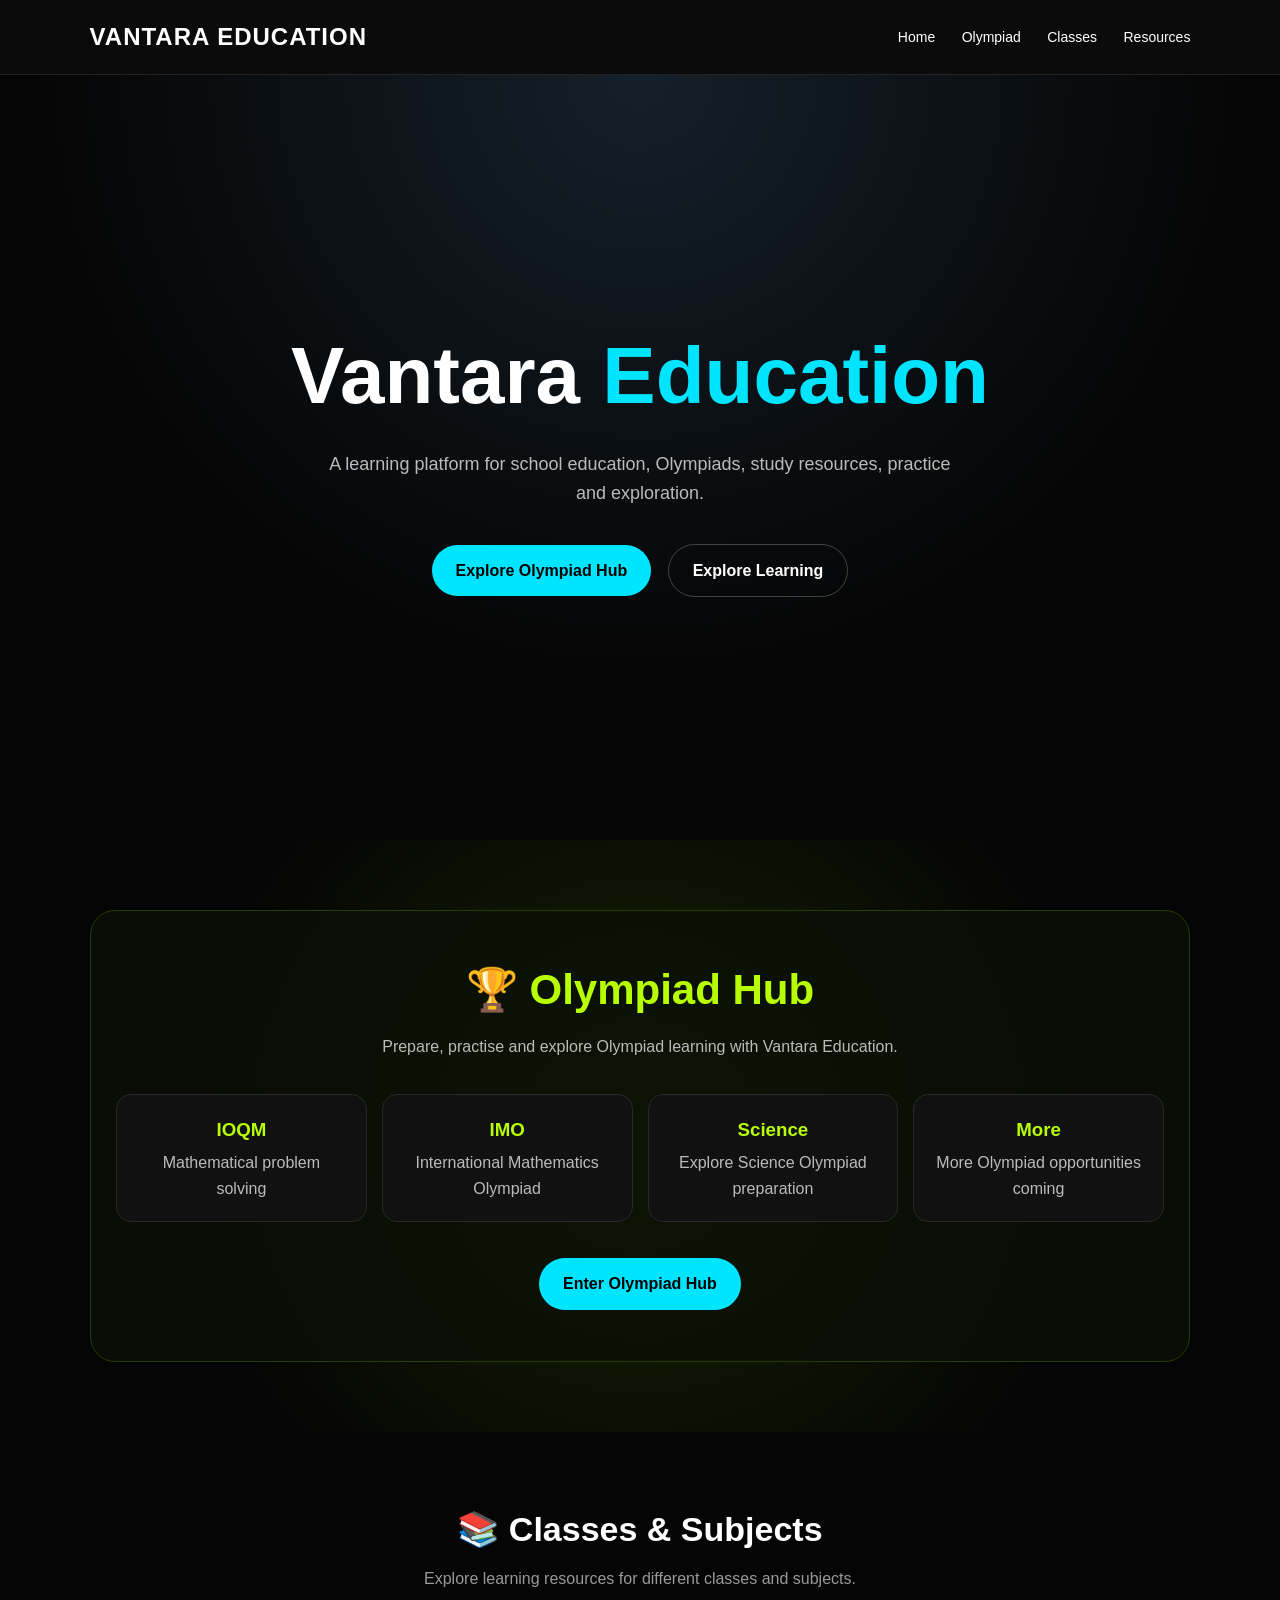
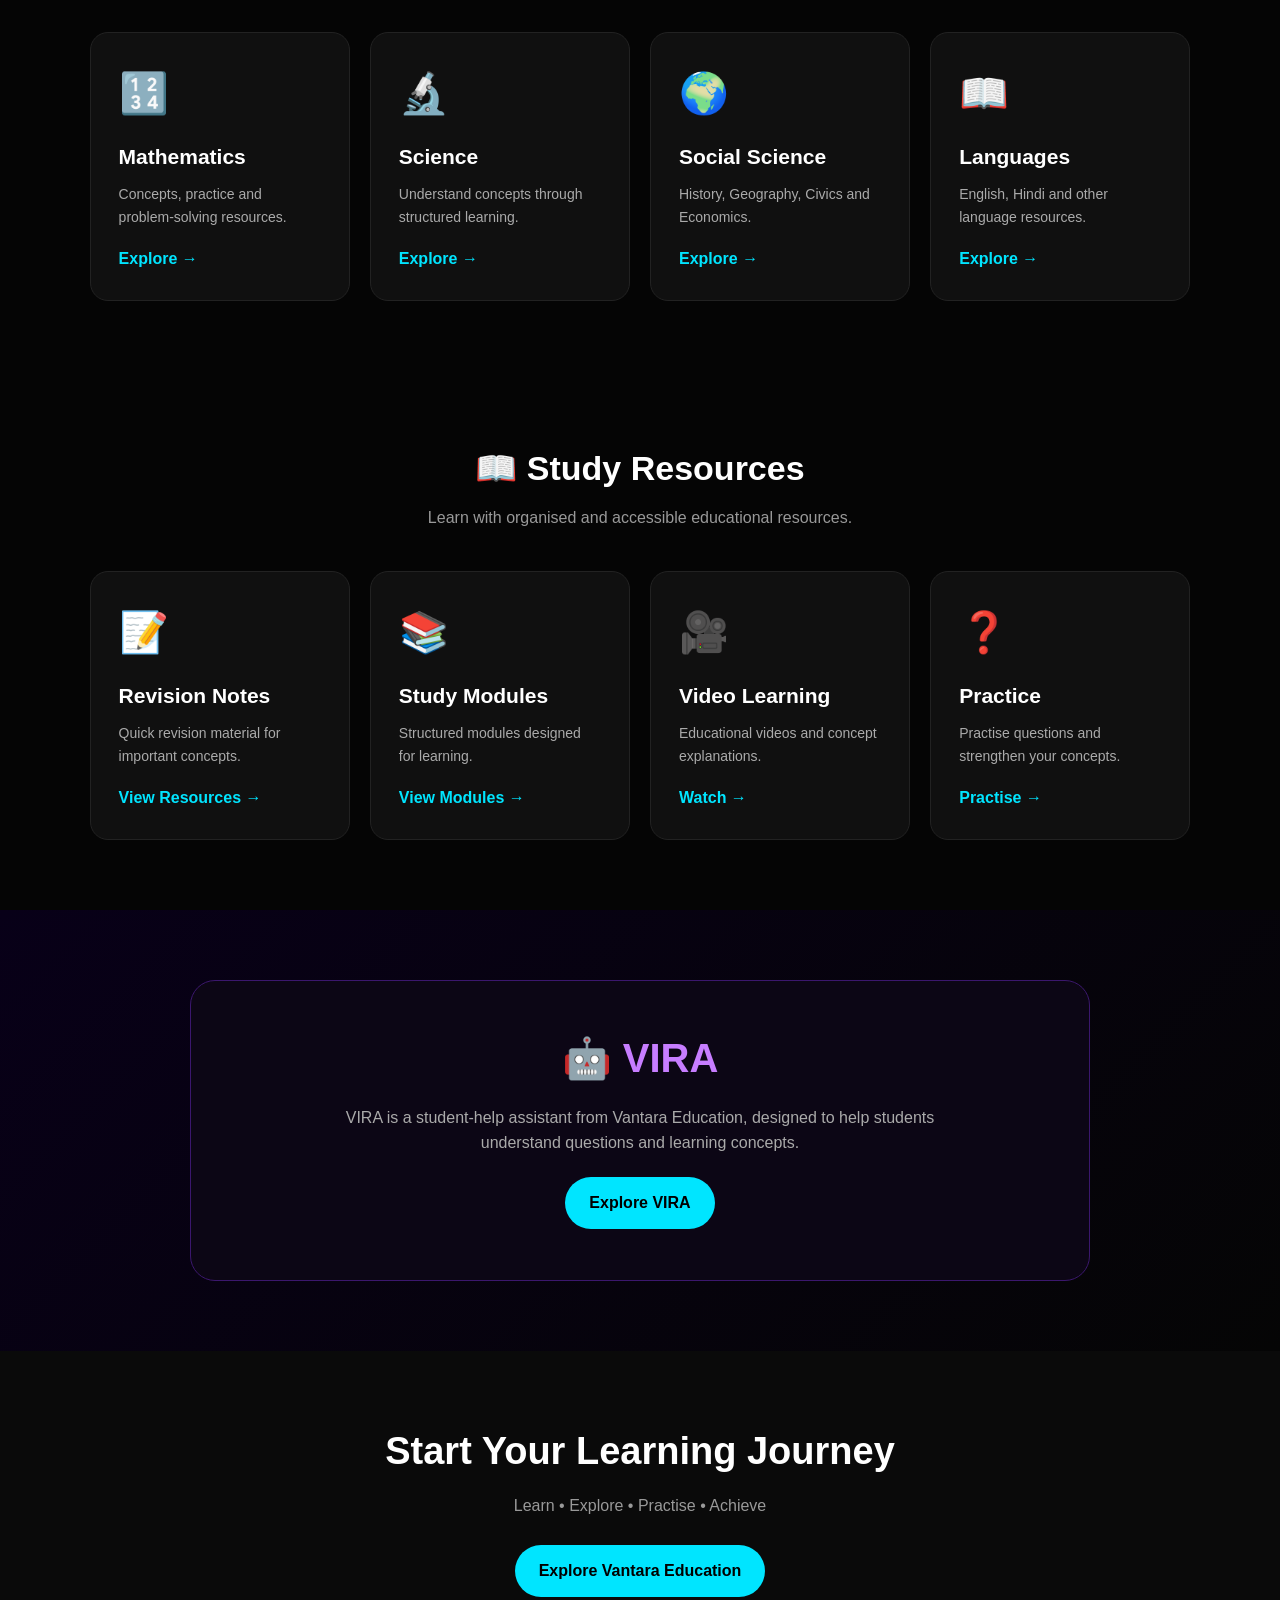
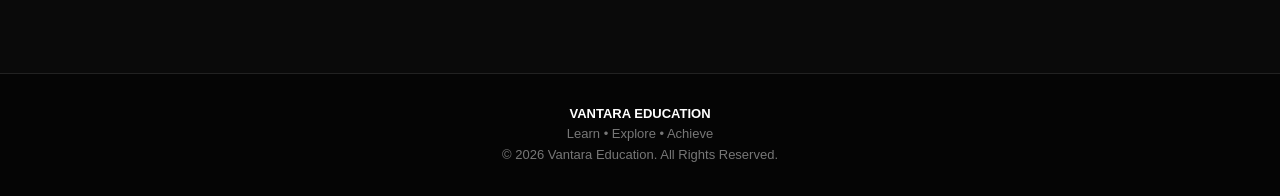
==== commit 473f0146: "Update index.html" ====
--- a/index.html
+++ b/index.html
@@ -1,2512 +1,559 @@
 <!DOCTYPE html>
 <html lang="en">
 <head>
-<meta charset="UTF-8">
-<meta name="viewport" content="width=device-width,initial-scale=1.0">
-<title>VANTARA EDUCATION</title>
-
-<style>
-:root{
---bg:#0b0b0f;
---card:#15151c;
---card2:#1c1c25;
---text:#f5f5f7;
---muted:#a7a7b2;
---accent:#8b5cf6;
---border:#292934;
-}
-
-*{
-box-sizing:border-box
-}
-
-body{
-margin:0;
-background:var(--bg);
-color:var(--text);
-font-family:Arial,Helvetica,sans-serif
-}
-
-/* =========================
-   HEADER
-========================= */
-
-header{
-padding:16px;
-border-bottom:1px solid var(--border);
-position:sticky;
-top:0;
-background:rgba(11,11,15,.97);
-z-index:20;
-display:flex;
-align-items:center;
-justify-content:center;
-}
-
-header h1{
-margin:0;
-font-size:26px;
-}
-
-header p{
-margin:5px 0 0;
-color:var(--muted);
-font-size:13px;
-}
-
-/* MENU BUTTON */
-
-.menu-btn{
-position:absolute;
-left:14px;
-top:13px;
-width:45px;
-height:42px;
-padding:0;
-border-radius:10px;
-text-align:center;
-font-size:24px;
-background:var(--card);
-border:1px solid var(--border);
-}
-
-/* =========================
-   SIDE MENU
-========================= */
-
-.side-menu{
-position:fixed;
-left:-310px;
-top:0;
-width:300px;
-height:100vh;
-background:#101016;
-border-right:1px solid var(--border);
-z-index:50;
-padding:20px 15px;
-overflow-y:auto;
-transition:left .25s ease;
-box-shadow:10px 0 30px rgba(0,0,0,.35);
-}
-
-.side-menu.open{
-left:0;
-}
-
-.menu-title{
-font-size:20px;
-font-weight:bold;
-margin:5px 5px 18px;
-}
-
-.menu-subtitle{
-color:var(--muted);
-font-size:12px;
-margin:0 5px 15px;
-}
-
-.menu-item{
-display:block;
-width:100%;
-margin:7px 0;
-padding:13px 14px;
-border-radius:10px;
-background:var(--card);
-border:1px solid var(--border);
-color:var(--text);
-font-size:14px;
-text-align:left;
-}
-
-.menu-item:hover{
-background:var(--card2);
-border-color:var(--accent);
-}
-
-.menu-divider{
-height:1px;
-background:var(--border);
-margin:15px 5px;
-}
-
-/* DARK OVERLAY */
-
-.menu-overlay{
-display:none;
-position:fixed;
-inset:0;
-background:rgba(0,0,0,.65);
-z-index:40;
-}
-
-.menu-overlay.active{
-display:block;
-}
-
-/* =========================
-   MAIN
-========================= */
-
-main{
-max-width:1100px;
-margin:auto;
-padding:20px;
-}
-
-.page{
-display:none;
-}
-
-.page.active{
-display:block;
-}
-
-h2{
-margin-top:0;
-}
-
-.subtitle{
-color:var(--muted);
-margin-bottom:20px;
-}
-
-.grid{
-display:grid;
-grid-template-columns:
-repeat(auto-fit,minmax(210px,1fr));
-gap:12px;
-}
-
-/* =========================
-   BUTTONS
-========================= */
-
-button{
-width:100%;
-border:1px solid var(--border);
-background:var(--card);
-color:var(--text);
-padding:15px;
-border-radius:12px;
-text-align:left;
-font-size:15px;
-cursor:pointer;
-}
-
-button:hover{
-background:var(--card2);
-border-color:var(--accent);
-}
-
-.back{
-width:auto;
-background:transparent;
-margin-bottom:16px;
-padding:9px 14px;
-}
-
-/* =========================
-   CHAPTERS
-========================= */
-
-.chapter{
-display:flex;
-align-items:center;
-gap:10px;
-}
-
-.chapter span{
-flex:1;
-}
-
-/* =========================
-   PROGRAM CARDS
-========================= */
-
-.program-card{
-padding:18px;
-}
-
-.program-icon{
-font-size:25px;
-margin-bottom:8px;
-}
-
-.program-title{
-font-size:17px;
-font-weight:bold;
-margin-bottom:6px;
-}
-
-.program-description{
-font-size:13px;
-color:var(--muted);
-line-height:1.5;
-}
-
-/* =========================
-   VIDEO
-========================= */
-
-.video-box{
-margin-top:20px;
-background:var(--card);
-padding:16px;
-border-radius:14px;
-border:1px solid var(--border);
-}
-
-.video-box iframe{
-width:100%;
-height:420px;
-border:0;
-border-radius:10px;
-}
-
-.video-placeholder{
-padding:35px;
-text-align:center;
-color:var(--muted);
-border:1px dashed var(--border);
-border-radius:10px;
-}
-
-/* =========================
-   OTHER
-========================= */
-
-.small{
-font-size:13px;
-color:var(--muted);
-}
-
-.badge{
-display:inline-block;
-padding:5px 9px;
-border-radius:20px;
-background:#241b38;
-color:#d9c8ff;
-font-size:12px;
-margin-bottom:10px;
-}
-
-.info-box{
-background:var(--card);
-border:1px solid var(--border);
-border-radius:14px;
-padding:20px;
-line-height:1.6;
-}
-
-footer{
-text-align:center;
-color:var(--muted);
-padding:30px 15px;
-}
-
-/* =========================
-   MOBILE
-========================= */
-
-@media(max-width:600px){
-
-main{
-padding:14px;
-}
-
-header h1{
-font-size:21px;
-}
-
-header p{
-font-size:11px;
-}
-
-.side-menu{
-width:285px;
-}
-
-.video-box iframe{
-height:230px;
-}
-
-.grid{
-grid-template-columns:1fr;
-}
-
-}
-</style>
+  <meta charset="UTF-8">
+  <meta name="viewport" content="width=device-width, initial-scale=1.0">
+
+  <title>Vantara Education | Learn • Explore • Achieve</title>
+
+  <style>
+    * {
+      margin: 0;
+      padding: 0;
+      box-sizing: border-box;
+      font-family: Arial, sans-serif;
+    }
+
+    body {
+      background: #050505;
+      color: white;
+      line-height: 1.6;
+    }
+
+    header {
+      background: #0b0b0b;
+      border-bottom: 1px solid #222;
+      padding: 18px 7%;
+      display: flex;
+      justify-content: space-between;
+      align-items: center;
+      position: sticky;
+      top: 0;
+      z-index: 1000;
+    }
+
+    .logo {
+      font-size: 24px;
+      font-weight: bold;
+      letter-spacing: 1px;
+    }
+
+    nav a {
+      color: white;
+      text-decoration: none;
+      margin-left: 22px;
+      font-size: 14px;
+    }
+
+    nav a:hover {
+      color: #00e5ff;
+    }
+
+    .hero {
+      min-height: 85vh;
+      display: flex;
+      justify-content: center;
+      align-items: center;
+      text-align: center;
+      padding: 40px 7%;
+      background:
+        radial-gradient(circle at top, #14202a, #050505 60%);
+    }
+
+    .hero h1 {
+      font-size: clamp(42px, 8vw, 80px);
+      margin-bottom: 10px;
+    }
+
+    .hero h1 span {
+      color: #00e5ff;
+    }
+
+    .hero p {
+      color: #bbb;
+      font-size: 18px;
+      max-width: 650px;
+      margin: auto;
+    }
+
+    .buttons {
+      margin-top: 30px;
+    }
+
+    .btn {
+      display: inline-block;
+      padding: 13px 24px;
+      margin: 6px;
+      border-radius: 30px;
+      text-decoration: none;
+      font-weight: bold;
+      background: #00e5ff;
+      color: #000;
+    }
+
+    .btn.secondary {
+      background: transparent;
+      border: 1px solid #444;
+      color: white;
+    }
+
+    section {
+      padding: 70px 7%;
+    }
+
+    .section-title {
+      text-align: center;
+      font-size: 34px;
+      margin-bottom: 10px;
+    }
+
+    .section-subtitle {
+      text-align: center;
+      color: #999;
+      margin-bottom: 40px;
+    }
+
+    .cards {
+      display: grid;
+      grid-template-columns: repeat(auto-fit, minmax(230px, 1fr));
+      gap: 20px;
+    }
+
+    .card {
+      background: #101010;
+      border: 1px solid #222;
+      border-radius: 18px;
+      padding: 28px;
+      transition: 0.3s;
+    }
+
+    .card:hover {
+      transform: translateY(-6px);
+      border-color: #00e5ff;
+    }
+
+    .card .icon {
+      font-size: 40px;
+      margin-bottom: 15px;
+    }
+
+    .card h3 {
+      margin-bottom: 10px;
+      font-size: 21px;
+    }
+
+    .card p {
+      color: #aaa;
+      font-size: 14px;
+    }
+
+    .card a {
+      display: inline-block;
+      margin-top: 18px;
+      color: #00e5ff;
+      text-decoration: none;
+      font-weight: bold;
+    }
+
+    /* OLYMPIAD HUB */
+
+    .olympiad {
+      background:
+        radial-gradient(circle at center, #162400, #050505 65%);
+    }
+
+    .olympiad-box {
+      max-width: 1100px;
+      margin: auto;
+      padding: 45px 25px;
+      border: 1px solid #263d00;
+      border-radius: 25px;
+      text-align: center;
+      background: rgba(10, 15, 5, 0.8);
+    }
+
+    .olympiad-box h2 {
+      font-size: 42px;
+      color: #b7ff00;
+      margin-bottom: 10px;
+    }
+
+    .olympiad-box p {
+      color: #bbb;
+      max-width: 700px;
+      margin: auto;
+    }
+
+    .olympiad-grid {
+      margin-top: 35px;
+      display: grid;
+      grid-template-columns: repeat(auto-fit, minmax(180px, 1fr));
+      gap: 15px;
+    }
+
+    .olympiad-item {
+      background: #111;
+      padding: 20px;
+      border-radius: 15px;
+      border: 1px solid #292929;
+    }
+
+    .olympiad-item h3 {
+      color: #b7ff00;
+      margin-bottom: 5px;
+    }
+
+    /* VIRA */
+
+    .vira {
+      background: linear-gradient(135deg, #080018, #050505);
+    }
+
+    .vira-box {
+      max-width: 900px;
+      margin: auto;
+      text-align: center;
+      padding: 45px 25px;
+      border-radius: 25px;
+      border: 1px solid #3b176d;
+      background: #0c0615;
+    }
+
+    .vira-box h2 {
+      font-size: 40px;
+      color: #c77dff;
+    }
+
+    .vira-box p {
+      color: #aaa;
+      margin: 15px auto;
+      max-width: 650px;
+    }
+
+    /* CTA */
+
+    .cta {
+      text-align: center;
+      background: #0a0a0a;
+    }
+
+    .cta h2 {
+      font-size: 38px;
+      margin-bottom: 12px;
+    }
+
+    .cta p {
+      color: #999;
+      margin-bottom: 20px;
+    }
+
+    footer {
+      border-top: 1px solid #222;
+      padding: 30px 7%;
+      text-align: center;
+      color: #777;
+      font-size: 13px;
+    }
+
+    footer strong {
+      color: white;
+    }
+
+    @media (max-width: 700px) {
+
+      header {
+        padding: 15px 5%;
+      }
+
+      nav a {
+        margin-left: 8px;
+        font-size: 12px;
+      }
+
+      section {
+        padding: 55px 5%;
+      }
+
+      .hero {
+        min-height: 75vh;
+      }
+
+      .olympiad-box h2 {
+        font-size: 32px;
+      }
+
+      .vira-box h2 {
+        font-size: 32px;
+      }
+    }
+  </style>
 </head>
 
 <body>
 
-<!-- =========================
-     SIDE MENU
-========================= -->
-
-<div id="menuOverlay"
-     class="menu-overlay"
-     onclick="closeMenu()">
-</div>
-
-<aside id="sideMenu" class="side-menu">
-
-<div class="menu-title">
-VANTARA EDUCATION
-</div>
-
-<p class="menu-subtitle">
-Explore learning, skills, challenges and student programs.
-</p>
-
-<button class="menu-item" onclick="menuHome()">
-🏠 Home
-</button>
-
-<button class="menu-item" onclick="menuLearningHub()">
-📚 Learning Hub
-</button>
-
-<div class="menu-divider"></div>
-
-<button class="menu-item" onclick="openProgram('skills')">
-🚀 Skill Labs
-</button>
-
-<button class="menu-item" onclick="openProgram('challenge')">
-🧠 Challenge Arena
-</button>
-
-<button class="menu-item" onclick="openProgram('research')">
-🔬 Research Program
-</button>
-
-<button class="menu-item" onclick="openProgram('ideas')">
-💡 Idea-to-Project
-</button>
-
-<button class="menu-item" onclick="openProgram('league')">
-🏆 Student League
-</button>
-
-<button class="menu-item" onclick="openProgram('communication')">
-🎤 Communication Lab
-</button>
-
-<button class="menu-item" onclick="openProgram('career')">
-🧭 Career Explorer
-</button>
-
-<button class="menu-item" onclick="openProgram('reading')">
-📖 Reading & Knowledge Club
-</button>
-
-<button class="menu-item" onclick="openProgram('build')">
-🛠️ Build Week
-</button>
-
-<button class="menu-item" onclick="openProgram('realworld')">
-🌱 Real-World Problems
-</button>
-
-<div class="menu-divider"></div>
-
-<button class="menu-item" onclick="openProgram('portfolio')">
-📁 Student Portfolio
-</button>
-
-<button class="menu-item" onclick="openProgram('about')">
-ℹ️ About VANTARA
-</button>
-
-</aside>
-
-
-<!-- =========================
-     HEADER
-========================= -->
-
-<header>
-
-<button class="menu-btn"
-        onclick="toggleMenu()"
-        aria-label="Open menu">
-☰
-</button>
-
-<div>
-<h1>VANTARA EDUCATION</h1>
-<p>Classes 8–10 • Learning Resources</p>
-</div>
-
-</header>
-
-
-<main>
-
-<!-- =========================
-     HOME
-========================= -->
-
-<section id="home" class="page active">
-
-<h2>Welcome to VANTARA EDUCATION</h2>
-
-<p class="subtitle">
-Learning resources, practical skills, challenges and student development.
-</p>
-
-<div class="grid">
-
-<button onclick="menuLearningHub()">
-📚 <strong>Learning Hub</strong><br>
-<span class="small">
-Explore Classes 8–10 and their subjects.
-</span>
-</button>
-
-<button onclick="openProgram('skills')">
-🚀 <strong>Skill Labs</strong><br>
-<span class="small">
-Build useful real-world skills.
-</span>
-</button>
-
-<button onclick="openProgram('challenge')">
-🧠 <strong>Challenge Arena</strong><br>
-<span class="small">
-Take part in academic and creative challenges.
-</span>
-</button>
-
-<button onclick="openProgram('research')">
-🔬 <strong>Research Program</strong><br>
-<span class="small">
-Learn how to explore and present research.
-</span>
-</button>
-
-</div>
-
-</section>
-
-
-<!-- =========================
-     LEARNING HUB / CLASS PAGE
-========================= -->
-
-<section id="learningPage" class="page">
-
-<button class="back" onclick="home()">
-← Back
-</button>
-
-<h2>📚 Learning Hub</h2>
-
-<p class="subtitle">
-Choose your class to explore subjects and learning resources.
-</p>
-
-<div class="grid" id="classGrid"></div>
-
-</section>
-
-
-<!-- =========================
-     SUBJECT PAGE
-========================= -->
-
-<section id="subjectPage" class="page">
-
-<button class="back" onclick="goBack()">
-← Back
-</button>
-
-<span class="badge" id="classBadge"></span>
-
-<h2 id="subjectTitle"></h2>
-
-<p class="subtitle">
-Choose a subject.
-</p>
-
-<div class="grid" id="subjectGrid"></div>
-
-</section>
-
-
-<!-- =========================
-     BOOK PAGE
-========================= -->
-
-<section id="bookPage" class="page">
-
-<button class="back" onclick="goBack()">
-← Back
-</button>
-
-<span class="badge" id="bookBadge"></span>
-
-<h2 id="bookTitle"></h2>
-
-<p class="subtitle" id="bookSubtitle"></p>
-
-<div class="grid" id="bookGrid"></div>
-
-</section>
-
-
-<!-- =========================
-     CHAPTER PAGE
-========================= -->
-
-<section id="chapterPage" class="page">
-
-<button class="back" onclick="goBack()">
-← Back
-</button>
-
-<span class="badge" id="chapterBadge"></span>
-
-<h2 id="chapterTitle"></h2>
-
-<p class="subtitle" id="chapterSubtitle"></p>
-
-<div id="chapterContent"></div>
-
-</section>
-
-
-<!-- =========================
-     PROGRAM PAGE
-========================= -->
-
-<section id="programPage" class="page">
-
-<button class="back" onclick="goBack()">
-← Back
-</button>
-
-<span class="badge">
-VANTARA PROGRAM
-</span>
-
-<h2 id="programTitle"></h2>
-
-<p class="subtitle" id="programSubtitle"></p>
-
-<div id="programContent"></div>
-
-</section>
-
-
-<!-- =========================
-     ABOUT PAGE
-========================= -->
-
-<section id="aboutPage" class="page">
-
-<button class="back" onclick="home()">
-← Back
-</button>
-
-<span class="badge">
-ABOUT VANTARA
-</span>
-
-<h2>ℹ️ About VANTARA EDUCATION</h2>
-
-<div class="info-box">
-
-<p>
-<strong>VANTARA EDUCATION</strong> is a student-focused learning
-platform designed to combine academic learning with practical
-skills, creativity, research and real-world projects.
-</p>
-
-<p>
-The platform aims to provide students with learning resources
-while also helping them develop skills beyond textbooks.
-</p>
-
-<p>
-More features and programs will be added as VANTARA grows.
-</p>
-
-</div>
-
-</section>
-
-
-<!-- =========================
-     PORTFOLIO PAGE
-========================= -->
-
-<section id="portfolioPage" class="page">
-
-<button class="back" onclick="home()">
-← Back
-</button>
-
-<span class="badge">
-STUDENT PORTFOLIO
-</span>
-
-<h2>📁 Student Portfolio</h2>
-
-<p class="subtitle">
-A place to showcase learning, projects, achievements and skills.
-</p>
-
-<div class="info-box">
-
-<h3>What can be included?</h3>
-
-<p>📚 Academic achievements</p>
-<p>🏆 Competitions and awards</p>
-<p>💡 Projects and ideas</p>
-<p>🔬 Research work</p>
-<p>🚀 Skills and certifications</p>
-<p>🎤 Presentations and communication activities</p>
-
-</div>
-
-</section>
-
-
-</main>
-
-
-<footer>
-© VANTARA EDUCATION
-</footer>
-<script>
-
-const DATA={
-
-/* =====================================================
-   CLASS 8
-===================================================== */
-
-8:{
-
-"Mathematics":{
-type:"books",
-options:{
-
-"NEW BOOK":{
-"Part 1":[
-"A Square and A Cube",
-"Power Play",
-"A Story of Numbers",
-"Quadrilaterals",
-"Number Play",
-"We Distribute, Yet Things Multiply",
-"Proportional Reasoning - 1"
-],
-
-"Part 2":[
-"Fractions in Disguise (Percentages & Applications)",
-"The Baudhayana-Pythagoras Theorem",
-"Proportional Reasoning-2",
-"Exploring Some Geometric Themes (3D Geometry & Fractals)",
-"Tales by Dots and Lines (Statistics, Mean, & Median)",
-"Algebra Play",
-"Area"
-]
-},
-
-"OLD BOOK":[
-"Rational Numbers",
-"Linear Equations in One Variable",
-"Understanding Quadrilaterals",
-"Practical Geometry",
-"Data Handling",
-"Squares and Square Roots",
-"Cubes and Cube Roots",
-"Comparing Quantities",
-"Algebraic Expressions and Identities",
-"Visualising Solid Shapes",
-"Mensuration",
-"Exponents and Powers",
-"Direct and Inverse Proportions",
-"Factorisation",
-"Introduction to Graphs",
-"Playing with Numbers"
-]
-
-}
-},
-
-
-"Science":{
-type:"books",
-options:{
-
-"NEW BOOK":[
-"Exploring the Investigative World of Science",
-"The Invisible Living World: Beyond Our Naked Eye",
-"Health: The Ultimate Treasure",
-"Electricity: Magnetic and Heating Effects",
-"Exploring Forces",
-"Pressure, Winds, Storms, and Cyclones",
-"Particulate Nature of Matter",
-"Nature of Matter: Elements, Compounds, and Mixtures",
-"The Amazing World of Solutes, Solvents, and Solutions",
-"Light: Mirrors and Lenses",
-"Keeping Time with the Skies",
-"How Nature Works in Harmony",
-"Our Home: Earth, a Unique Life Sustaining Planet"
-],
-
-"OLD BOOK":[
-"Exploring the Investigative World of Science",
-"Parts of an Organism—Cell and its Structure",
-"Microorganisms: Friend and Foe",
-"Combustion and Flame",
-"Conservation of Plants and Animals",
-"Force and Pressure",
-"Friction",
-"Sound",
-"Chemical Effects of Electric Current",
-"Some Natural Phenomena",
-"Light",
-"Earth: Its Dynamics and Internal Structures",
-"Stars and the Solar System"
-]
-
-}
-},
-
-
-"SST":{
-type:"books",
-options:{
-
-"NEW BOOK":{
-
-"Part 1":[
-"India’s Geographical Location and Physical Features",
-"Land, Soil, and Water Resources",
-"Dynamic Earth: Movements and Landforms",
-"The Tapestry of Ancient Indian Civilisations",
-"Medieval Transitions and Society",
-"Colonial Impact and Economic Disruptions",
-"Understanding Governance and the Indian Constitution",
-"Secularism and the Judiciary"
-],
-
-"Part 2":{
-
-"Theme A — India & the World: Land & People":[
-"Chapter 1: World Geography: Some Glimpses"
-],
-
-"Theme B — Tapestry of the Past":[
-"Chapter 2: India’s Long Road to Independence"
-],
-
-"Theme C — Our Cultural Heritage & Traditions":[
-"Chapter 3: A Journey Through Indian Architecture"
-],
-
-"Theme D — Governance and Democracy":[
-"Chapter 4: The Role of the Judiciary in Our Society",
-"Chapter 5: Citizenship: Rights and Duties"
-],
-
-"Theme E — Economic Life Around Us":[
-"Chapter 6: Dynamics of Population",
-"Chapter 7: India’s Urban Landscape",
-"Chapter 8: Cultural Currents: 13th to 17th Centuries"
-]
-
-}
-
-},
-
-"OLD NCERT":{
-
-"History":[
-"Chapter 1: How, When and Where",
-"Chapter 2: From Trade to Territory (The Company Establishes Power)",
-"Chapter 3: Ruling the Countryside",
-"Chapter 4: Tribals, Dikus and the Vision of a Golden Age",
-"Chapter 5: When People Rebel (1857 and After)",
-"Chapter 6: Weavers, Iron Smelters and Factory Owners",
-"Chapter 7: Civilising the \"Native\", Educating the Nation",
-"Chapter 8: Women, Caste and Reform",
-"Chapter 9: The Making of the National Movement: 1870s–1947",
-"Chapter 10: India After Independence"
-],
-
-"Geography":[
-"Chapter 1: Resources",
-"Chapter 2: Land, Soil, Water, Natural Vegetation and Wildlife Resources",
-"Chapter 3: Mineral and Power Resources",
-"Chapter 4: Agriculture",
-"Chapter 5: Industries",
-"Chapter 6: Human Resources"
-],
-
-"Civics":{
-
-"Unit 1 — The Indian Constitution and Secularism":[
-"Chapter 1: The Indian Constitution",
-"Chapter 2: Understanding Secularism"
-],
-
-"Unit 2 — Parliament and the Making of Laws":[
-"Chapter 3: Why do we need a Parliament?",
-"Chapter 4: Understanding Laws"
-],
-
-"Unit 3 — The Judiciary":[
-"Chapter 5: Judiciary",
-"Chapter 6: Understanding Our Criminal Justice System"
-],
-
-"Unit 4 — Social Justice and the Marginalised":[
-"Chapter 7: Understanding Marginalisation",
-"Chapter 8: Confronting Marginalisation"
-],
-
-"Unit 5 — Economic Presence of the Government":[
-"Chapter 9: Public Facilities",
-"Chapter 10: Law and Social Justice"
-]
-
-}
-
-}
-
-}
-},
-
-
-"Hindi":{
-type:"books",
-options:{
-
-"NEW BOOK":[
-"स्वदेश (कविता)",
-"दो गौरैया (कहानी)",
-"एक आशीर्वाद (कविता)",
-"हरिद्वार (पत्र)",
-"कबीर के दोहे",
-"एक टोकरी भर मिट्टी (कहानी)",
-"मत बाँधो (कविता)",
-"नए मेहमान (एकांकी)",
-"आदमी का अनुपात (कविता)",
-"तरुण के स्वप्न (उद्बोधन)"
-],
-
-"OLD BOOK":{
-
-"वसंत भाग-3":[
-"अध्याय 1: ध्वनि (कविता)",
-"अध्याय 2: लाख की चूड़ियाँ (कहानी)",
-"अध्याय 3: बस की यात्रा (व्यंग्य)",
-"अध्याय 4: दीवानों की हस्ती (कविता)",
-"अध्याय 5: चिट्ठियों की अनूठी दुनिया (निबंध)",
-"अध्याय 6: भगवान के डाकिए (कविता)",
-"अध्याय 7: क्या निराश हुआ जाए (निबंध)",
-"अध्याय 8: यह सबसे कठिन समय नहीं (कविता)",
-"अध्याय 9: कबीर की साखियाँ (साखियाँ)",
-"अध्याय 10: कामचोर (कहानी)",
-"अध्याय 11: जब सिनेमा ने बोलना सीखा (निबंध)",
-"अध्याय 12: सुदामा चरित (कविता)",
-"अध्याय 13: जहाँ पहिया है (रिपोर्ताज)",
-"अध्याय 14: अकबरी लोटा (कहानी)",
-"अध्याय 15: सूरदास के पद (कविता)",
-"अध्याय 16: पानी की कहानी (निबंध)",
-"अध्याय 17: बाज और साँप (कहानी)",
-"अध्याय 18: टोपी (कहानी)"
-],
-
-"भारत की खोज":[
-"अध्याय 1: अहमनगर का किला",
-"अध्याय 2: तलाश",
-"अध्याय 3: सिंधु घाटी सभ्यता",
-"अध्याय 4: युगों का दौर",
-"अध्याय 5: नयी समस्याएँ",
-"अध्याय 6: अंतिम दौर - एक",
-"अध्याय 7: अंतिम दौर - दो",
-"अध्याय 8: तनाव",
-"अध्याय 9: दो पृष्ठभूमियाँ - भारतीय और अंग्रेजी"
-]
-
-}
-
-}
-},
-
-
-"English":{
-type:"books",
-options:{
-
-"NEW BOOK":{
-
-"Unit 1: Wit and Wisdom":[
-"The Wit that Won Hearts",
-"A Concrete Example",
-"Wisdom Paves the Way"
-],
-
-"Unit 2: Values and Dispositions":[
-"A Tale of Valour: Major Somnath Sharma and the Battle of Badgam",
-"Somebody's Mother",
-"Verghese Kurien-I Too Had A Dream"
-],
-
-"Unit 3: Mystery and Magic":[
-"The Case of the Fifth Word",
-"The Magic Brush of Dreams",
-"Spectacular Wonders"
-],
-
-"Unit 4: Environment":[
-"The Cherry Tree",
-"Harvest Hymn",
-"Waiting for the Rain"
-],
-
-"Unit 5: Science and Curiosity":[
-"Feathered Friend",
-"Magnifying Glass",
-"Bibha Chowdhuri: The Beam of Light that Lit the Path for Women in Indian Science"
-]
-
-},
-
-"OLD BOOK":{
-
-"Honeydew — Prose":[
-"Chapter 1: The Best Christmas Present in the World",
-"Chapter 2: The Tsunami",
-"Chapter 3: Glimpses of the Past",
-"Chapter 4: Bepin Choudhury's Lapse of Memory",
-"Chapter 5: The Summit Within",
-"Chapter 6: This is Jody's Fawn",
-"Chapter 7: A Visit to Cambridge",
-"Chapter 8: A Short Monsoon Diary",
-"Chapter 9: The Great Stone Face - I",
-"Chapter 10: The Great Stone Face - II"
-],
-
-"Honeydew — Poetry":[
-"The Ant and the Cricket",
-"Geography Lesson",
-"Macavity - The Mystery Cat",
-"The Last Bargain",
-"The School Boy",
-"The Duck and the Kangaroo",
-"When I Set Out For Lyonnesse",
-"On the Grasshopper and Cricket"
-],
-
-"It So Happened":[
-"Chapter 1: How the Camel got his hump",
-"Chapter 2: Children At Work",
-"Chapter 3: The Selfish Giant",
-"Chapter 4: The Treasure Within",
-"Chapter 5: Princess September",
-"Chapter 6: The Fight",
-"Chapter 7: The Open Window",
-"Chapter 8: Jalebi",
-"Chapter 9: The Comet - I",
-"Chapter 10: The Comet - II"
-]
-
-}
-
-}
-}
-
-},
-
-
-/* =====================================================
-   CLASS 9
-===================================================== */
-
-9:{
-
-"Mathematics":{
-type:"books",
-options:{
-
-"NEW BOOK":{
-
-"Part 1":[
-"Orienting Yourself: The Use of Coordinates",
-"Introduction to Linear Polynomials",
-"The World of Numbers",
-"Exploring Algebraic Identities",
-"I'm Up and Down, and Round and Round (Circles)",
-"Measuring Space: Perimeter and Area",
-"The Mathematics of Maybe: Introduction to Probability",
-"Predicting What Comes Next: Exploring Sequences and Progressions"
-],
-
-"Part 2":[
-"Propositions and their Converses",
-"How Quantities Combine: Understanding Data",
-"The World of Algorithms",
-"Quadrilaterals",
-"Two Variables, One Line",
-"Math of Space: Surface Area and Volume"
-]
-
-},
-
-"OLD BOOK":[
-"Number Systems",
-"Polynomials",
-"Linear Equations in Two Variables",
-"Coordinate Geometry",
-"Introduction to Euclid’s Geometry",
-"Lines and Angles",
-"Triangles",
-"Quadrilaterals",
-"Circles",
-"Heron's Formula",
-"Surface Areas and Volumes",
-"Statistics"
-]
-
-}
-},
-
-
-"Science":{
-type:"books",
-options:{
-
-"NEW BOOK":[
-"Exploration: Entering the World of Secondary Science",
-"Cell: The Building Block of Life",
-"Functional Tissues",
-"Describing Motion Around Us",
-"Exploring Mixtures and their Separation",
-"Structure of the Atom",
-"Atoms and Molecules",
-"Gravitation",
-"Work, Energy, and Power",
-"Sound and Wave Motion",
-"Diversity in the Living World",
-"Reproduction and Continuity of Life",
-"Our Environment and Natural Resources"
-],
-
-"OLD BOOK":{
-
-"Physics":[
-"Motion (Chapter 8)",
-"Force and Laws of Motion (Chapter 9)",
-"Gravitation (Chapter 10)",
-"Work and Energy (Chapter 11)",
-"Sound (Chapter 12)"
-],
-
-"Chemistry":[
-"Matter",
-"Purity of Matter",
-"Atoms and Molecules",
-"Atomic Structure"
-],
-
-"Biology":[
-"The Fundamental Unit of Life (Cells) — Chapter 5",
-"Tissues — Chapter 6",
-"Diversity in Living Organisms — Chapter 7",
-"Why Do We Fall Ill? — Chapter 13",
-"Natural Resources — Chapter 14",
-"Improvement in Food Resources — Chapter 15"
-]
-
-}
-
-}
-},
-
-
-"SST":{
-type:"books",
-options:{
-
-"NEW BOOK":{
-
-"Part 1":[
-"Understanding Social Science",
-"Shaping of the Earth's Surface",
-"Atmosphere and Climate",
-"Early Humans and Beginning of Civilisation",
-"State and Society up to 1000 CE",
-"Democracy",
-"Elections",
-"Building Blocks in Economics: The Problem of Choice",
-"The Price Puzzle: What Drives the Market",
-"Oceans and Life",
-"Life on Earth",
-"Resistance and Resilience (1000 CE–1700 CE)",
-"India and the World-I (1900 BCE–1200 CE)",
-"Authority",
-"From Ideas to Startups",
-"Smart Ways to Manage Your Finances"
-],
-
-"Part 2":[]
-},
-
-"OLD BOOK":{
-
-"History":[
-"The French Revolution",
-"Socialism in Europe and the Russian Revolution",
-"Nazism and the Rise of Hitler",
-"Forest Society and Colonialism",
-"Pastoralists in the Modern World",
-"Peasants and Farmers",
-"History and Sport: The Story of Cricket",
-"Clothing: A Social History"
-],
-
-"Geography":[
-"India – Size and Location",
-"Physical Features of India",
-"Drainage (Rivers and Lakes)",
-"Climate",
-"Natural Vegetation and Wildlife",
-"Population"
-],
-
-"Civics":[
-"Democracy in the Contemporary World",
-"What is Democracy? Why Democracy?",
-"Constitutional Design",
-"Electoral Politics",
-"Working of Institutions",
-"Democratic Rights"
-],
-
-"Economics":[
-"The Story of Village Palampur",
-"People as Resource",
-"Poverty as a Challenge",
-"Food Security in India"
-]
-
-}
-
-}
-},
-
-
-"English":{
-type:"books",
-options:{
-
-"NEW BOOK":[
-"How I Taught My Grandmother to Read / Bharat Our Land",
-"The Pot Maker / Gifts of Grace: Honouring Our Vocations",
-"Winds of Change / Canvas of Soil",
-"Vitamin-M / I Cannot Remember My Mother",
-"The World of Limitless Possibilities / Nine Gold Medals",
-"Twin Melodies / A Friend Found in Music",
-"Follow That Dream / Believe in Yourself"
-],
-
-"OLD BOOK":{
-
-"Beehive — Prose":[
-"The Fun They Had",
-"The Sound of Music (I. Evelyn Glennie, II. Bismillah Khan)",
-"The Little Girl",
-"A Truly Beautiful Mind",
-"The Snake and the Mirror",
-"My Childhood",
-"Packing",
-"Reach for the Top (I. Santosh Yadav, II. Maria Sharapova)",
-"The Bond of Love",
-"Kathmandu",
-"If I Were You"
-],
-
-"Beehive — Poetry":[
-"The Road Not Taken",
-"Wind",
-"Rain on the Roof",
-"The Lake Isle of Innisfree",
-"A Legend of the Northland",
-"No Men Are Foreign",
-"The Duck and the Kangaroo",
-"On Killing a Tree",
-"The Snake Trying",
-"A Slumber Did My Spirit Seal"
-],
-
-"Moments":[
-"The Lost Child",
-"The Adventures of Toto",
-"Iswaran the Storyteller",
-"In the Kingdom of Fools",
-"The Happy Prince",
-"Weathering the Storm in Ersama",
-"The Last Leaf",
-"A House Is Not A Home",
-"The Accidental Tourist",
-"The Beggar"
-]
-
-}
-
-}
-},
-
-
-"Hindi":{
-type:"books",
-options:{
-
-"NEW BOOK":[
-"दो बैलों की कथा",
-"क्या लिखूँ?",
-"संवादहीन",
-"ऐसी भी बातें होती हैं",
-"आखिरी चट्टान तक",
-"रीढ़ की हड्डी",
-"मैं और मेरा देश",
-"रैदास के पद",
-"राम-परशुराम-लक्ष्मण संवाद",
-"भारति, जय, विजयकरे!",
-"झाँसी की रानी",
-"घर की याद"
-],
-
-"OLD BOOK":{
-
-"क्षितिज भाग-1":[
-"दो बैलों की कथा",
-"ल्हासा की ओर",
-"उपभोक्तावाद की संस्कृति",
-"साँवले सपनों की याद",
-"नाना साहब की पुत्री देवी मैना को भस्म कर दिया गया",
-"प्रेमचंद के फटे जूते",
-"मेरे बचपन के दिन",
-"एक कुत्ता और एक मैना",
-"साखियाँ एवं सबद",
-"वाख",
-"सवैये",
-"कैदी और कोकिला",
-"ग्राम श्री",
-"चंद्रगहना से लौटती बेर",
-"मेघ आए",
-"यमराज की दिशा",
-"बच्चे काम पर जा रहे हैं"
-],
-
-"कृतिका भाग-1":[
-"इस जल प्रलय में",
-"मेरे संग की औरतें",
-"रीढ़ की हड्डी",
-"माटी वाली",
-"किस तरह आखिरकार मैं हिंदी में आया"
-]
-
-}
-
-}
-},
-
-
-"AI":{
-type:"groups",
-options:{
-
-"AI — Computer Skills":[
-"Introduction to Computer Systems",
-"Computer Components and Hardware",
-"Types of Software",
-"Computer Networking and Multimedia",
-"Cyber Safety",
-"Working with a Word Processor",
-"Working with Presentation Software",
-"Working with Spreadsheets"
-]
-
-}
-
-}
-
-},
-
-
-/* =====================================================
-   CLASS 10
-===================================================== */
-
-10:{
-
-"Mathematics":{
-type:"list",
-options:{
-
-"CHAPTERS":[
-"Real Numbers",
-"Polynomials",
-"Pair of Linear Equations in Two Variables",
-"Quadratic Equations",
-"Arithmetic Progressions",
-"Triangles",
-"Coordinate Geometry",
-"Introduction to Trigonometry",
-"Some Applications of Trigonometry",
-"Circles",
-"Constructions",
-"Areas Related to Circles",
-"Surface Areas and Volumes",
-"Statistics",
-"Probability"
-]
-
-}
-},
-
-
-"Science":{
-type:"list",
-options:{
-
-"CHAPTERS":[
-"Chemical Reactions and Equations",
-"Acids, Bases and Salts",
-"Metals and Non-metals",
-"Carbon and Its Compounds",
-"Periodic Classification of Elements",
-"Life Processes",
-"Control and Coordination",
-"How Do Organisms Reproduce?",
-"Heredity and Evolution",
-"Light Reflection and Refraction",
-"The Human Eye and Colourful World",
-"Electricity",
-"Magnetic Effects of Electric Current",
-"Our Environment"
-]
-
-}
-},
-
-
-"Social Science":{
-type:"groups",
-options:{
-
-"History":[],
-"Geography":[],
-"Civics":[],
-"Economics":[]
-
-}
-},
-
-
-"Hindi":{
-type:"groups",
-options:{
-
-"Course A":{
-
-"क्षितिज भाग-2":[
-"सूरदास – पद",
-"तुलसीदास – राम-लक्ष्मण-परशुराम संवाद",
-"जयशंकर प्रसाद – आत्मकथ्य",
-"सूर्यकांत त्रिपाठी 'निराला' – उत्साह, अट नहीं रही है",
-"नागार्जुन – यह दंतुरित मुस्कान, फसल",
-"मंगलेश डबराल – संगतकार",
-"स्वयं प्रकाश – नेताजी का चश्मा",
-"रामवृक्ष बेनीपुरी – बालगोबिन भगत",
-"यशपाल – लखनवी अंदाज़",
-"सर्वेश्वर दयाल सक्सेना – मानवीय करुणा की दिव्य चमक",
-"मन्नू भंडारी – एक कहानी यह भी",
-"यतीन्द्र मिश्र – नौबतखाने में इबादत",
-"भदंत आनंद कौसल्यायन – संस्कृति"
-],
-
-"कृतिका भाग-2":[
-"माता का आँचल",
-"जॉर्ज पंचम की नाक",
-"साना-साना हाथ जोड़ि...",
-"एही ठैयाँ झुलनी हेरानी हो रामा!",
-"मैं क्यों लिखता हूँ?"
-]
-
-},
-
-"Course B":{
-
-"स्पर्श भाग-2":[
-"कबीर – साखी",
-"मीरा – पद",
-"मैथिलीशरण गुप्त – मनुष्यता",
-"सुमित्रानंदन पंत – पर्वत प्रदेश में पावस",
-"वीरेन डंगवाल – तोप",
-"कैफ़ी आज़मी – कर चले हम फ़िदा",
-"रवीन्द्रनाथ ठाकुर – आत्मत्राण",
-"प्रेमचंद – बड़े भाई साहब",
-"सीताराम सेकसरिया – डायरी का एक पन्ना",
-"लीलाधर मंडलोई – ततँरा-वामीरो कथा",
-"निदा फ़ाज़ली – अब कहाँ दूसरे के दुख से दुखी होने वाले",
-"प्रहलाद अग्रवाल – तीसरी कसम के शिल्पकार शैलेंद्र",
-"अंतोन चेखव – गिरगिट",
-"रवींद्र केलेकर – पतझड़ में टूटी पत्तियाँ (गिन्निया का सोना)",
-"हबीब तनवीर – कारतूस"
-],
-
-"संचयन भाग-2":[
-"हरिहर काका",
-"सपनों के-से दिन",
-"टोपी शुक्ला"
-]
-
-}
-
-}
-},
-
-
-"AI":{
-type:"groups",
-options:{
-
-"Part A — Employability Skills":[
-"Communication Skills-II",
-"Self-management Skills-II",
-"Information and Communication Technology (ICT) Skills-II",
-"Entrepreneurial Skills-II",
-"Green Skills-II"
-],
-
-"Part B — Subject-Specific Skills":[
-"Revisiting AI Project Cycle & Ethical Frameworks for AI",
-"Advanced Concepts of Modeling in AI (Includes Machine Learning & Deep Learning)",
-"Evaluating Models (Includes Confusion Matrix, Accuracy, Precision, Recall)",
-"Statistical Data",
-"Computer Vision",
-"Natural Language Processing (NLP)",
-"Advance Python"
-]
-
-}
-
-}
-
-}
-
-};
-
-
-/* =====================================================
-   END OF DATA
-=====================================================
-
-   PART 3 WILL CONTINUE HERE WITH:
-   - Programs
-   - Program content
-   - Navigation
-   - Menu functions
-   - Chapter/video functions
-   - Initialization
-
-===================================================== */
-/* =====================================================
-   VANTARA PROGRAMS
-===================================================== */
-
-const PROGRAMS={
-
-skills:{
-title:"🚀 Skill Labs",
-subtitle:"Build practical skills that can help you learn, create and solve real-world problems.",
-content:`
-<div class="grid">
-
-<div class="info-box program-card">
-<div class="program-icon">💻</div>
-<div class="program-title">Coding</div>
-<div class="program-description">
-Learn programming through small practical projects and activities.
-</div>
-</div>
-
-<div class="info-box program-card">
-<div class="program-icon">🤖</div>
-<div class="program-title">Artificial Intelligence</div>
-<div class="program-description">
-Understand AI concepts, responsible AI and practical applications.
-</div>
-</div>
-
-<div class="info-box program-card">
-<div class="program-icon">🎤</div>
-<div class="program-title">Communication</div>
-<div class="program-description">
-Improve speaking, explaining and presentation skills.
-</div>
-</div>
-
-<div class="info-box program-card">
-<div class="program-icon">💰</div>
-<div class="program-title">Financial Skills</div>
-<div class="program-description">
-Learn basic concepts of saving, budgeting and responsible money management.
-</div>
-</div>
-
-<div class="info-box program-card">
-<div class="program-icon">🔎</div>
-<div class="program-title">Research Skills</div>
-<div class="program-description">
-Learn how to find information, evaluate sources and present findings.
-</div>
-</div>
-
-</div>
-`
-},
-
-challenge:{
-title:"🧠 Challenge Arena",
-subtitle:"Take part in academic, logical and creative challenges.",
-content:`
-<div class="info-box">
-
-<h3>Weekly Challenge Categories</h3>
-
-<p>➗ Mathematics Challenge</p>
-<p>🔬 Science Challenge</p>
-<p>🧩 Logic Challenge</p>
-<p>💻 Coding Challenge</p>
-<p>✍️ Writing Challenge</p>
-
-<hr style="border-color:var(--border)">
-
-<p class="small">
-New challenges can be added here regularly.
-Students can use this section to practise beyond their normal lessons.
-</p>
-
-</div>
-`
-},
-
-research:{
-title:"🔬 Research Program",
-subtitle:"Learn how to turn curiosity into structured research.",
-content:`
-<div class="info-box">
-
-<h3>Research Path</h3>
-
-<p><strong>1. Choose a Question</strong><br>
-Start with something you genuinely want to understand.</p>
-
-<p><strong>2. Explore Information</strong><br>
-Collect information from reliable sources.</p>
-
-<p><strong>3. Analyse</strong><br>
-Compare information and identify useful findings.</p>
-
-<p><strong>4. Create</strong><br>
-Prepare a report, presentation, model or demonstration.</p>
-
-<p><strong>5. Present</strong><br>
-Share your research and explain what you discovered.</p>
-
-</div>
-`
-},
-
-ideas:{
-title:"💡 Idea-to-Project",
-subtitle:"Turn an interesting idea into a practical project.",
-content:`
-<div class="info-box">
-
-<h3>From Idea to Project</h3>
-
-<p>💭 <strong>Idea</strong> — What would you like to create?</p>
-
-<p>🎯 <strong>Problem</strong> — What problem does it solve?</p>
-
-<p>📝 <strong>Plan</strong> — What materials, skills or knowledge are needed?</p>
-
-<p>🛠️ <strong>Build</strong> — Create your first version.</p>
-
-<p>🧪 <strong>Test</strong> — Find problems and improve it.</p>
-
-<p>🚀 <strong>Showcase</strong> — Present your finished project.</p>
-
-</div>
-`
-},
-
-league:{
-title:"🏆 Student League",
-subtitle:"A future-ready system for tracking learning, achievements and participation.",
-content:`
-<div class="info-box">
-
-<h3>Student Progress</h3>
-
-<p>⭐ Points for completing activities</p>
-<p>🏅 Badges for achievements</p>
-<p>🎯 Challenge participation</p>
-<p>🔬 Research projects</p>
-<p>💡 Project submissions</p>
-<p>🏆 Competition achievements</p>
-
-<hr style="border-color:var(--border)">
-
-<p class="small">
-Leaderboard and student accounts can be connected in a future version.
-</p>
-
-</div>
-`
-},
-
-communication:{
-title:"🎤 Communication Lab",
-subtitle:"Develop confident communication and presentation skills.",
-content:`
-<div class="grid">
-
-<div class="info-box program-card">
-<div class="program-icon">🎙️</div>
-<div class="program-title">Public Speaking</div>
-<div class="program-description">
-Practise speaking clearly and confidently.
-</div>
-</div>
-
-<div class="info-box program-card">
-<div class="program-icon">🗣️</div>
-<div class="program-title">Debate</div>
-<div class="program-description">
-Learn how to organise arguments and communicate respectfully.
-</div>
-</div>
-
-<div class="info-box program-card">
-<div class="program-icon">📊</div>
-<div class="program-title">Presentation</div>
-<div class="program-description">
-Learn how to explain ideas using effective presentations.
-</div>
-</div>
-
-<div class="info-box program-card">
-<div class="program-icon">📖</div>
-<div class="program-title">Storytelling</div>
-<div class="program-description">
-Develop creativity and expression through storytelling.
-</div>
-</div>
-
-<div class="info-box program-card">
-<div class="program-icon">💼</div>
-<div class="program-title">Interview Skills</div>
-<div class="program-description">
-Practise answering questions and presenting yourself clearly.
-</div>
-</div>
-
-</div>
-`
-},
-
-career:{
-title:"🧭 Career Explorer",
-subtitle:"Explore career areas, skills, education pathways and project ideas.",
-content:`
-<div class="grid">
-
-<div class="info-box program-card">
-<div class="program-icon">💻</div>
-<div class="program-title">Technology</div>
-<div class="program-description">
-Programming, software, AI, cybersecurity and related fields.
-</div>
-</div>
-
-<div class="info-box program-card">
-<div class="program-icon">🔬</div>
-<div class="program-title">Science & Research</div>
-<div class="program-description">
-Explore scientific thinking, experiments and research pathways.
-</div>
-</div>
-
-<div class="info-box program-card">
-<div class="program-icon">🏗️</div>
-<div class="program-title">Engineering</div>
-<div class="program-description">
-Explore design, problem-solving, machines and technology.
-</div>
-</div>
-
-<div class="info-box program-card">
-<div class="program-icon">📈</div>
-<div class="program-title">Business & Entrepreneurship</div>
-<div class="program-description">
-Learn about business ideas, markets, finance and entrepreneurship.
-</div>
-</div>
-
-<div class="info-box program-card">
-<div class="program-icon">🎨</div>
-<div class="program-title">Creative Fields</div>
-<div class="program-description">
-Explore writing, design, media, communication and creative work.
-</div>
-</div>
-
-</div>
-
-<div class="info-box" style="margin-top:15px">
-<p class="small">
-Career exploration should help students understand different
-possibilities rather than deciding a career for them.
-</p>
-</div>
-`
-},
-
-reading:{
-title:"📖 Reading & Knowledge Club",
-subtitle:"Discover books, articles, discussions and knowledge activities.",
-content:`
-<div class="info-box">
-
-<h3>Reading Activities</h3>
-
-<p>📚 Book reading</p>
-<p>📰 Article reading</p>
-<p>💬 Book discussions</p>
-<p>🧠 Knowledge quizzes</p>
-<p>✍️ Book reviews</p>
-<p>⭐ Reading achievements</p>
-
-<hr style="border-color:var(--border)">
-
-<p class="small">
-Reading resources and quizzes can be added here as VANTARA grows.
-</p>
-
-</div>
-`
-},
-
-build:{
-title:"🛠️ Build Week",
-subtitle:"A project-based program where students create something practical.",
-content:`
-<div class="info-box">
-
-<h3>Build Ideas</h3>
-
-<p>🌐 Build a website</p>
-<p>🔬 Build a science model</p>
-<p>🎮 Build an educational game</p>
-<p>📱 Design an app concept</p>
-<p>📊 Create a useful data project</p>
-<p>📚 Create an educational resource</p>
-
-<hr style="border-color:var(--border)">
-
-<h3>Build Cycle</h3>
-
-<p>
-<strong>Plan → Build → Test → Improve → Present</strong>
-</p>
-
-</div>
-`
-},
-
-realworld:{
-title:"🌱 Real-World Problems",
-subtitle:"Explore practical problems and develop possible solutions.",
-content:`
-<div class="info-box">
-
-<h3>Problem Areas</h3>
-
-<p>💧 Water management</p>
-<p>♻️ Waste management</p>
-<p>⚡ Energy conservation</p>
-<p>🌳 Environmental protection</p>
-<p>🏫 Improving education</p>
-<p>🚦 Community problems</p>
-
-<hr style="border-color:var(--border)">
-
-<h3>Solution Showcase</h3>
-
-<p class="small">
-Students can eventually submit their problem statements,
-ideas, prototypes and solutions here.
-</p>
-
-</div>
-`
-},
-
-portfolio:{
-title:"📁 Student Portfolio",
-subtitle:"Showcase your learning journey and achievements.",
-content:`
-<div class="info-box">
-
-<h3>Portfolio Sections</h3>
-
-<p>📚 Academic achievements</p>
-<p>🏆 Competitions and awards</p>
-<p>💡 Ideas and projects</p>
-<p>🔬 Research work</p>
-<p>🚀 Skills</p>
-<p>📜 Certificates</p>
-<p>🎤 Presentations</p>
-<p>🌱 Community or real-world projects</p>
-
-<hr style="border-color:var(--border)">
-
-<p class="small">
-Personal student accounts and saved portfolios can be added in a
-future version.
-</p>
-
-</div>
-`
-},
-
-about:{
-title:"ℹ️ About VANTARA",
-subtitle:"Learn about the purpose of VANTARA EDUCATION.",
-content:`
-<div class="info-box">
-
-<h3>VANTARA EDUCATION</h3>
-
-<p>
-VANTARA EDUCATION is designed to combine academic learning
-with practical skills, creativity, research and real-world
-problem solving.
-</p>
-
-<p>
-The platform provides learning resources while also creating
-opportunities for students to explore ideas and build projects.
-</p>
-
-<h3>Our Areas</h3>
-
-<p>📚 Learning</p>
-<p>🚀 Skills</p>
-<p>🧠 Challenges</p>
-<p>🔬 Research</p>
-<p>💡 Projects</p>
-<p>🏆 Achievements</p>
-
-<p class="small">
-More features will be added as VANTARA develops.
-</p>
-
-</div>
-`
-}
-
-};
-
-
-/* =====================================================
-   NAVIGATION STATE
-===================================================== */
-
-const state={
-history:[],
-currentClass:null,
-currentSubject:null
-};
-
-
-/* =====================================================
-   BASIC HELPERS
-===================================================== */
-
-function $(id){
-return document.getElementById(id);
-}
-
-
-function showPage(id){
-
-document.querySelectorAll(".page")
-.forEach(page=>{
-page.classList.remove("active");
-});
-
-const page=$(id);
-
-if(page){
-page.classList.add("active");
-}
-
-window.scrollTo({
-top:0,
-behavior:"smooth"
-});
-}
-
-
-/* =====================================================
-   MENU
-===================================================== */
-
-function toggleMenu(){
-
-const menu=$("sideMenu");
-const overlay=$("menuOverlay");
-
-menu.classList.toggle("open");
-overlay.classList.toggle("active");
-
-}
-
-
-function closeMenu(){
-
-$("sideMenu").classList.remove("open");
-$("menuOverlay").classList.remove("active");
-
-}
-
-
-/* =====================================================
-   HOME
-===================================================== */
-
-function home(){
-
-state.history=[];
-
-state.currentClass=null;
-state.currentSubject=null;
-
-closeMenu();
-
-showPage("home");
-
-}
-
-
-/* =====================================================
-   LEARNING HUB
-===================================================== */
-
-function menuLearningHub(){
-
-closeMenu();
-
-state.history=[];
-
-showPage("learningPage");
-
-}
-
-
-function menuHome(){
-
-home();
-
-}
-
-
-/* =====================================================
-   BACK
-===================================================== */
-
-function goBack(){
-
-const previous=state.history.pop();
-
-if(previous){
-
-previous();
-
-}else{
-
-home();
-
-}
-
-}
-
-
-/* =====================================================
-   PROGRAMS
-===================================================== */
-
-function openProgram(programId){
-
-const program=PROGRAMS[programId];
-
-if(!program){
-return;
-}
-
-closeMenu();
-
-state.history.push(
-()=>showPage("home")
-);
-
-$("programTitle").textContent=program.title;
-
-$("programSubtitle").textContent=
-program.subtitle;
-
-$("programContent").innerHTML=
-program.content;
-
-showPage("programPage");
-
-}
-
-
-/* =====================================================
-   CLASS NAVIGATION
-===================================================== */
-
-function openClass(classNumber){
-
-state.history.push(
-()=>showPage("learningPage")
-);
-
-state.currentClass=classNumber;
-
-state.currentSubject=null;
-
-$("classBadge").textContent=
-"Class "+classNumber;
-
-$("subjectTitle").textContent=
-"Class "+classNumber+" — Subjects";
-
-const grid=$("subjectGrid");
-
-grid.innerHTML="";
-
-Object.keys(DATA[classNumber]).forEach(subject=>{
-
-const button=document.createElement("button");
-
-button.textContent=subject;
-
-button.onclick=()=>{
-openSubject(subject);
-};
-
-grid.appendChild(button);
-
-});
-
-showPage("subjectPage");
-
-}
-
-
-/* =====================================================
-   SUBJECT NAVIGATION
-===================================================== */
-
-function openSubject(subject){
-
-state.history.push(
-()=>openClass(state.currentClass)
-);
-
-state.currentSubject=subject;
-
-const data=
-DATA[state.currentClass][subject];
-
-$("bookBadge").textContent=
-"Class "+state.currentClass+
-" • "+subject;
-
-$("bookTitle").textContent=
-subject;
-
-$("bookSubtitle").textContent=
-"Choose the available book, part, unit, theme, or section.";
-
-renderNode(data.options);
-
-showPage("bookPage");
-
-}
-
-
-/* =====================================================
-   RENDER NODE
-===================================================== */
-
-function renderNode(node){
-
-const grid=$("bookGrid");
-
-grid.innerHTML="";
-
-Object.keys(node).forEach(key=>{
-
-const button=document.createElement("button");
-
-button.textContent=key;
-
-button.onclick=()=>{
-openNode(key,node[key]);
-};
-
-grid.appendChild(button);
-
-});
-
-}
-
-
-/* =====================================================
-   OPEN NODE
-===================================================== */
-
-function openNode(label,value){
-
-state.history.push(
-()=>{
-$("bookTitle").textContent=
-state.currentSubject;
-
-$("bookSubtitle").textContent=
-"Choose the available book, part, unit, theme, or section.";
-
-renderNode(
-DATA[state.currentClass]
-[state.currentSubject]
-.options
-);
-
-showPage("bookPage");
-}
-);
-
-
-if(Array.isArray(value)){
-
-openChapters(label,value);
-
-}else{
-
-$("bookTitle").textContent=
-label;
-
-$("bookSubtitle").textContent=
-"Choose a chapter or next section.";
-
-renderNode(value);
-
-showPage("bookPage");
-
-}
-
-}
-/* =====================================================
-   CHAPTERS
-===================================================== */
-
-function openChapters(group,chapters){
-
-$("chapterBadge").textContent=
-"Class "+state.currentClass+
-" • "+state.currentSubject;
-
-$("chapterTitle").textContent=
-group;
-
-$("chapterSubtitle").textContent=
-"Select a chapter.";
-
-const box=$("chapterContent");
-
-box.innerHTML="";
-
-
-if(chapters.length===0){
-
-const empty=document.createElement("div");
-
-empty.className="video-placeholder";
-
-empty.innerHTML=
-"<strong>Content coming soon</strong><br>"+
-"<span class='small'>"+
-"Chapters will be added here."
-+"</span>";
-
-box.appendChild(empty);
-
-}else{
-
-chapters.forEach(chapter=>{
-
-const button=document.createElement("button");
-
-button.className="chapter";
-
-const span=document.createElement("span");
-
-span.textContent=chapter;
-
-button.appendChild(span);
-
-button.onclick=()=>{
-openChapter(chapter);
-};
-
-box.appendChild(button);
-
-
-const space=document.createElement("div");
-
-space.style.height="8px";
-
-box.appendChild(space);
-
-});
-
-}
-
-showPage("chapterPage");
-
-}
-
-
-/* =====================================================
-   VIDEO DATABASE
-===================================================== */
-
-/*
-   Add YouTube VIDEO IDs here later.
-
-   Example:
-
-   VIDEOS["8|Mathematics|Rational Numbers"]="ABC123XYZ";
-
-   Do NOT put the complete YouTube URL here.
-   Only use the video ID.
-*/
-
-const VIDEOS={};
-
-
-/* =====================================================
-   CHAPTER PAGE
-===================================================== */
-
-function openChapter(chapter){
-
-state.history.push(
-()=>openChapters(
-"Back to Chapters",
-[]
-)
-);
-
-$("chapterBadge").textContent=
-"Class "+state.currentClass+
-" • "+state.currentSubject;
-
-$("chapterTitle").textContent=
-chapter;
-
-$("chapterSubtitle").textContent=
-"Learning resources for this chapter.";
-
-const box=$("chapterContent");
-
-box.innerHTML="";
-
-
-/* =========================
-   VIDEO
-========================= */
-
-const videoBox=
-document.createElement("div");
-
-videoBox.className="video-box";
-
-
-const heading=
-document.createElement("h3");
-
-heading.textContent=
-"🎥 Video Lecture";
-
-videoBox.appendChild(heading);
-
-
-const key=
-state.currentClass+
-"|"+
-state.currentSubject+
-"|"+
-chapter;
-
-
-const videoId=
-VIDEOS[key];
-
-
-if(videoId){
-
-const iframe=
-document.createElement("iframe");
-
-iframe.src=
-"https://www.youtube.com/embed/"+
-videoId;
-
-iframe.title=
-"VANTARA Education Lecture";
-
-iframe.allowFullscreen=true;
-
-iframe.setAttribute(
-"allow",
-"accelerometer; autoplay; clipboard-write; encrypted-media; gyroscope; picture-in-picture; web-share"
-);
-
-videoBox.appendChild(iframe);
-
-}else{
-
-const placeholder=
-document.createElement("div");
-
-placeholder.className=
-"video-placeholder";
-
-placeholder.innerHTML=
-"<strong>Video not added yet</strong><br>"+
-"<span class='small'>"+
-"Video resources will be added here."
-+
-"</span>";
-
-videoBox.appendChild(
-placeholder
-);
-
-}
-
-
-box.appendChild(videoBox);
-
-
-/* =========================
-   RESOURCE INFORMATION
-========================= */
-
-const resourceBox=
-document.createElement("div");
-
-resourceBox.className=
-"info-box";
-
-resourceBox.style.marginTop=
-"15px";
-
-resourceBox.innerHTML=
-`
-<h3>📚 Chapter Resources</h3>
-
-<p>
-Learning resources for this chapter will be added here.
-</p>
-
-<p class="small">
-Future resources may include notes, PDFs, practice questions,
-activities and additional learning material.
-</p>
-`;
-
-box.appendChild(resourceBox);
-
-
-showPage("chapterPage");
-
-}
-
-
-/* =====================================================
-   INITIALIZE CLASS BUTTONS
-===================================================== */
-
-(function init(){
-
-const grid=
-$("classGrid");
-
-[8,9,10].forEach(
-classNumber=>{
-
-const button=
-document.createElement("button");
-
-button.textContent=
-"Class "+classNumber;
-
-button.onclick=()=>{
-openClass(classNumber);
-};
-
-grid.appendChild(button);
-
-});
-
-})();
-
-
-/* =====================================================
-   CLOSE MENU WITH ESCAPE
-===================================================== */
-
-document.addEventListener(
-"keydown",
-function(event){
-
-if(event.key==="Escape"){
-closeMenu();
-}
-
-});
-
-
-</script>
+  <!-- HEADER -->
+
+  <header>
+    <div class="logo">VANTARA EDUCATION</div>
+
+    <nav>
+      <a href="#home">Home</a>
+      <a href="#olympiad">Olympiad</a>
+      <a href="#classes">Classes</a>
+      <a href="#resources">Resources</a>
+    </nav>
+  </header>
+
+
+  <!-- HERO -->
+
+  <section class="hero" id="home">
+
+    <div>
+
+      <h1>
+        Vantara <span>Education</span>
+      </h1>
+
+      <p>
+        A learning platform for school education, Olympiads,
+        study resources, practice and exploration.
+      </p>
+
+      <div class="buttons">
+
+        <a class="btn" href="#olympiad">
+          Explore Olympiad Hub
+        </a>
+
+        <a class="btn secondary" href="#classes">
+          Explore Learning
+        </a>
+
+      </div>
+
+    </div>
+
+  </section>
+
+
+  <!-- OLYMPIAD HUB -->
+
+  <section class="olympiad" id="olympiad">
+
+    <div class="olympiad-box">
+
+      <h2>🏆 Olympiad Hub</h2>
+
+      <p>
+        Prepare, practise and explore Olympiad learning
+        with Vantara Education.
+      </p>
+
+      <div class="olympiad-grid">
+
+        <div class="olympiad-item">
+          <h3>IOQM</h3>
+          <p>Mathematical problem solving</p>
+        </div>
+
+        <div class="olympiad-item">
+          <h3>IMO</h3>
+          <p>International Mathematics Olympiad</p>
+        </div>
+
+        <div class="olympiad-item">
+          <h3>Science</h3>
+          <p>Explore Science Olympiad preparation</p>
+        </div>
+
+        <div class="olympiad-item">
+          <h3>More</h3>
+          <p>More Olympiad opportunities coming</p>
+        </div>
+
+      </div>
+
+      <div class="buttons">
+
+        <a class="btn" href="#">
+          Enter Olympiad Hub
+        </a>
+
+      </div>
+
+    </div>
+
+  </section>
+
+
+  <!-- CLASSES -->
+
+  <section id="classes">
+
+    <h2 class="section-title">
+      📚 Classes & Subjects
+    </h2>
+
+    <p class="section-subtitle">
+      Explore learning resources for different classes and subjects.
+    </p>
+
+    <div class="cards">
+
+      <div class="card">
+        <div class="icon">🔢</div>
+        <h3>Mathematics</h3>
+        <p>
+          Concepts, practice and problem-solving resources.
+        </p>
+        <a href="#">Explore →</a>
+      </div>
+
+      <div class="card">
+        <div class="icon">🔬</div>
+        <h3>Science</h3>
+        <p>
+          Understand concepts through structured learning.
+        </p>
+        <a href="#">Explore →</a>
+      </div>
+
+      <div class="card">
+        <div class="icon">🌍</div>
+        <h3>Social Science</h3>
+        <p>
+          History, Geography, Civics and Economics.
+        </p>
+        <a href="#">Explore →</a>
+      </div>
+
+      <div class="card">
+        <div class="icon">📖</div>
+        <h3>Languages</h3>
+        <p>
+          English, Hindi and other language resources.
+        </p>
+        <a href="#">Explore →</a>
+      </div>
+
+    </div>
+
+  </section>
+
+
+  <!-- RESOURCES -->
+
+  <section id="resources">
+
+    <h2 class="section-title">
+      📖 Study Resources
+    </h2>
+
+    <p class="section-subtitle">
+      Learn with organised and accessible educational resources.
+    </p>
+
+    <div class="cards">
+
+      <div class="card">
+        <div class="icon">📝</div>
+        <h3>Revision Notes</h3>
+        <p>
+          Quick revision material for important concepts.
+        </p>
+        <a href="#">View Resources →</a>
+      </div>
+
+      <div class="card">
+        <div class="icon">📚</div>
+        <h3>Study Modules</h3>
+        <p>
+          Structured modules designed for learning.
+        </p>
+        <a href="#">View Modules →</a>
+      </div>
+
+      <div class="card">
+        <div class="icon">🎥</div>
+        <h3>Video Learning</h3>
+        <p>
+          Educational videos and concept explanations.
+        </p>
+        <a href="#">Watch →</a>
+      </div>
+
+      <div class="card">
+        <div class="icon">❓</div>
+        <h3>Practice</h3>
+        <p>
+          Practise questions and strengthen your concepts.
+        </p>
+        <a href="#">Practise →</a>
+      </div>
+
+    </div>
+
+  </section>
+
+
+  <!-- VIRA -->
+
+  <section class="vira">
+
+    <div class="vira-box">
+
+      <h2>🤖 VIRA</h2>
+
+      <p>
+        VIRA is a student-help assistant from Vantara Education,
+        designed to help students understand questions and learning concepts.
+      </p>
+
+      <a class="btn" href="#">
+        Explore VIRA
+      </a>
+
+    </div>
+
+  </section>
+
+
+  <!-- CTA -->
+
+  <section class="cta">
+
+    <h2>Start Your Learning Journey</h2>
+
+    <p>
+      Learn • Explore • Practise • Achieve
+    </p>
+
+    <a class="btn" href="#olympiad">
+      Explore Vantara Education
+    </a>
+
+  </section>
+
+
+  <!-- FOOTER -->
+
+  <footer>
+
+    <p>
+      <strong>VANTARA EDUCATION</strong>
+    </p>
+
+    <p>
+      Learn • Explore • Achieve
+    </p>
+
+    <p>
+      © 2026 Vantara Education. All Rights Reserved.
+    </p>
+
+  </footer>
+
 
 </body>
 </html>
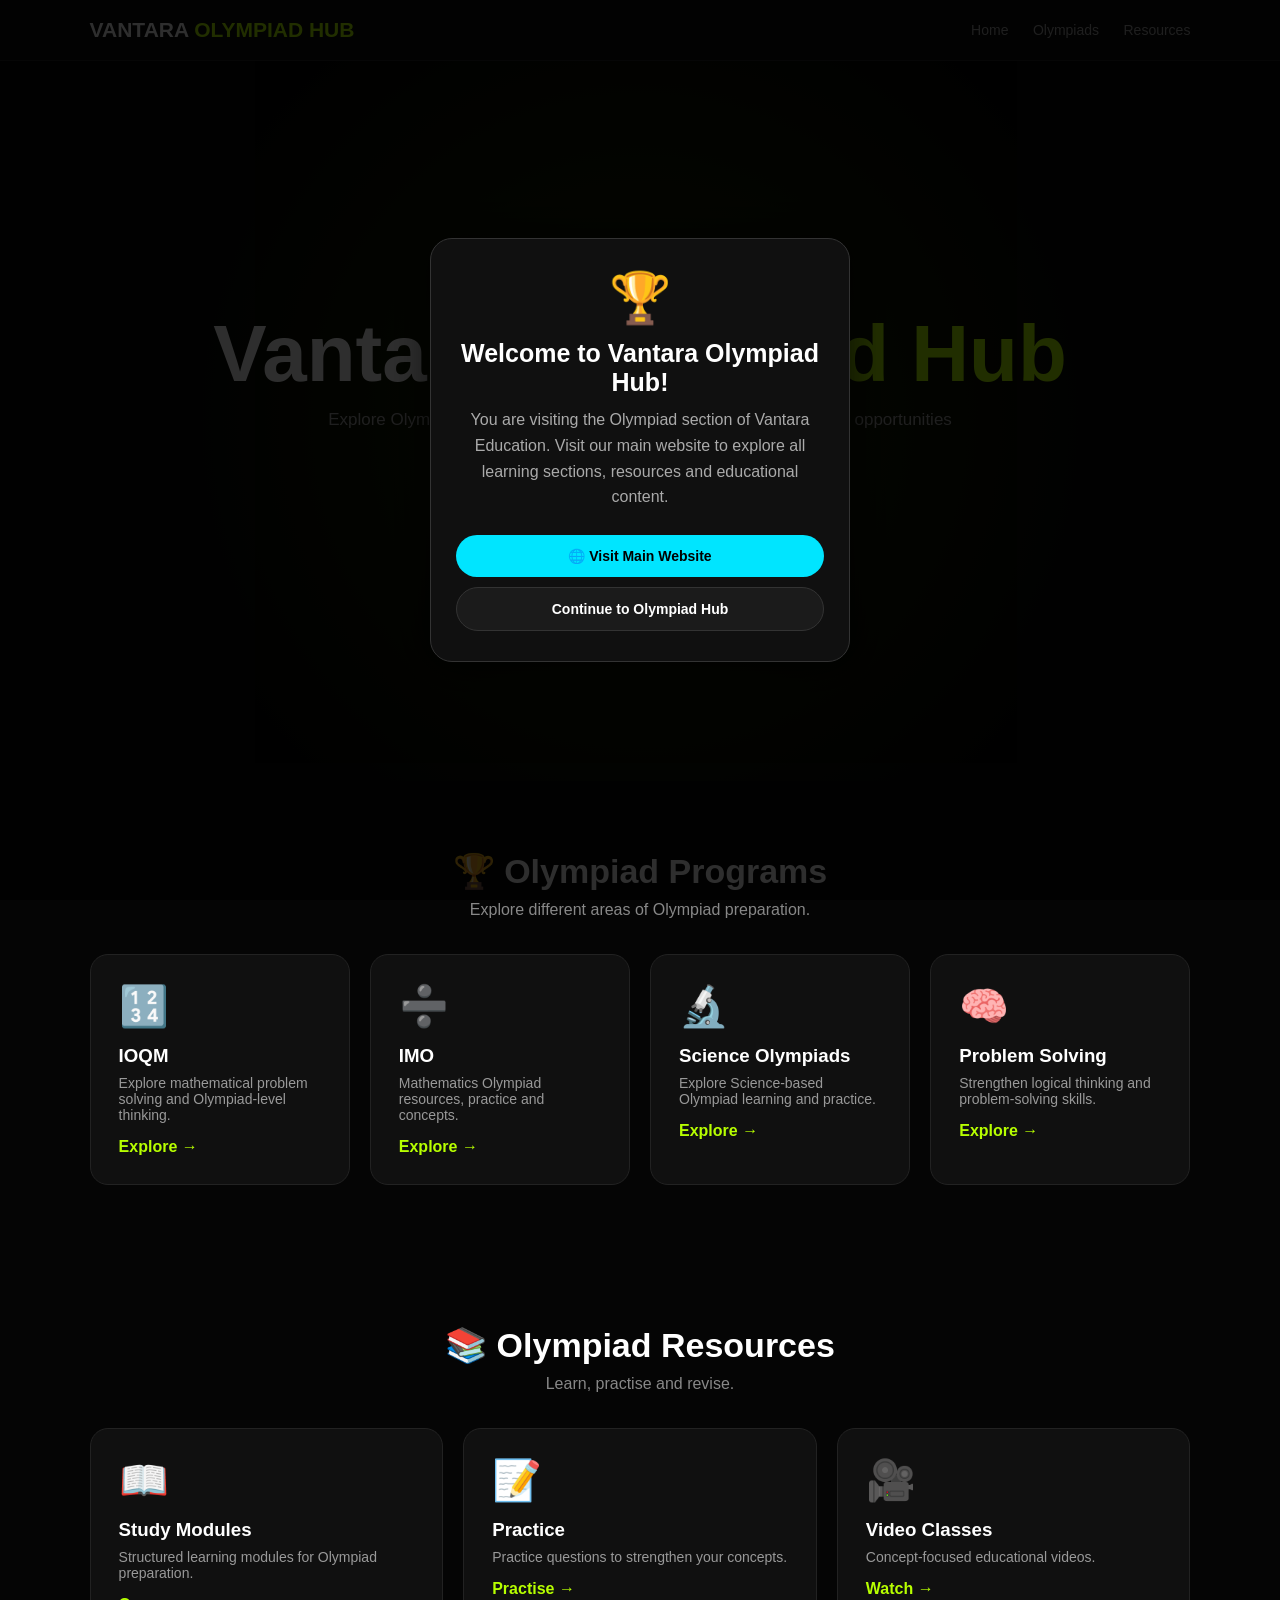
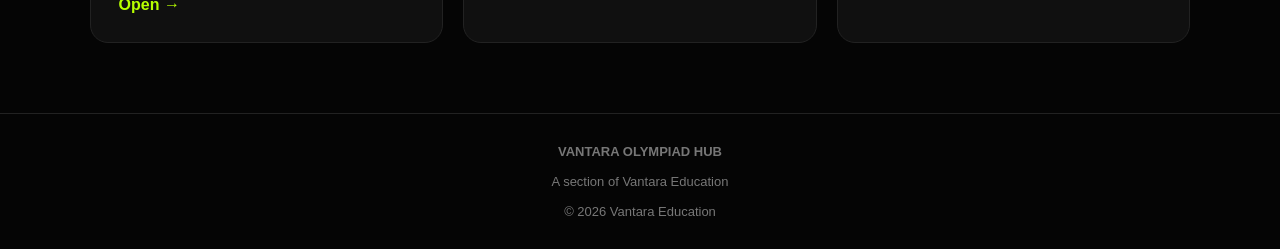
==== commit 7232ed5a: "Update index.html" ====
--- a/index.html
+++ b/index.html
@@ -4,7 +4,7 @@
   <meta charset="UTF-8">
   <meta name="viewport" content="width=device-width, initial-scale=1.0">
 
-  <title>Vantara Education | Learn • Explore • Achieve</title>
+  <title>Vantara Olympiad Hub</title>
 
   <style>
     * {
@@ -17,105 +17,168 @@
     body {
       background: #050505;
       color: white;
+    }
+
+    /* POPUP */
+
+    .popup-bg {
+      position: fixed;
+      inset: 0;
+      background: rgba(0,0,0,0.82);
+      display: flex;
+      justify-content: center;
+      align-items: center;
+      z-index: 9999;
+      padding: 20px;
+    }
+
+    .popup {
+      width: 100%;
+      max-width: 420px;
+      background: #101010;
+      border: 1px solid #333;
+      border-radius: 22px;
+      padding: 30px 25px;
+      text-align: center;
+      box-shadow: 0 0 40px rgba(0,0,0,0.7);
+    }
+
+    .popup-icon {
+      font-size: 50px;
+      margin-bottom: 12px;
+    }
+
+    .popup h2 {
+      font-size: 25px;
+      margin-bottom: 10px;
+    }
+
+    .popup p {
+      color: #aaa;
       line-height: 1.6;
-    }
+      margin-bottom: 25px;
+    }
+
+    .popup-buttons {
+      display: flex;
+      flex-direction: column;
+      gap: 10px;
+    }
+
+    .popup-buttons a,
+    .popup-buttons button {
+      padding: 13px;
+      border-radius: 30px;
+      border: none;
+      text-decoration: none;
+      font-weight: bold;
+      cursor: pointer;
+      font-size: 14px;
+    }
+
+    .main-btn {
+      background: #00e5ff;
+      color: #000;
+    }
+
+    .continue-btn {
+      background: #1b1b1b;
+      color: white;
+      border: 1px solid #333 !important;
+    }
+
+    /* HEADER */
 
     header {
+      padding: 18px 7%;
       background: #0b0b0b;
       border-bottom: 1px solid #222;
-      padding: 18px 7%;
       display: flex;
       justify-content: space-between;
       align-items: center;
-      position: sticky;
-      top: 0;
-      z-index: 1000;
     }
 
     .logo {
-      font-size: 24px;
+      font-size: 21px;
       font-weight: bold;
-      letter-spacing: 1px;
+    }
+
+    .logo span {
+      color: #b7ff00;
     }
 
     nav a {
-      color: white;
+      color: #aaa;
       text-decoration: none;
-      margin-left: 22px;
+      margin-left: 20px;
       font-size: 14px;
     }
 
-    nav a:hover {
-      color: #00e5ff;
-    }
+    /* HERO */
 
     .hero {
-      min-height: 85vh;
+      min-height: 80vh;
       display: flex;
+      align-items: center;
       justify-content: center;
-      align-items: center;
       text-align: center;
-      padding: 40px 7%;
+      padding: 50px 7%;
       background:
-        radial-gradient(circle at top, #14202a, #050505 60%);
+        radial-gradient(circle at center, #1d2b00, #050505 65%);
     }
 
     .hero h1 {
-      font-size: clamp(42px, 8vw, 80px);
+      font-size: clamp(42px, 9vw, 80px);
       margin-bottom: 10px;
     }
 
     .hero h1 span {
-      color: #00e5ff;
+      color: #b7ff00;
     }
 
     .hero p {
-      color: #bbb;
-      font-size: 18px;
+      color: #aaa;
       max-width: 650px;
       margin: auto;
-    }
-
-    .buttons {
+      font-size: 17px;
+    }
+
+    .hero-buttons {
       margin-top: 30px;
     }
 
     .btn {
       display: inline-block;
-      padding: 13px 24px;
-      margin: 6px;
+      padding: 13px 25px;
+      margin: 5px;
       border-radius: 30px;
       text-decoration: none;
       font-weight: bold;
-      background: #00e5ff;
+      background: #b7ff00;
       color: #000;
     }
 
-    .btn.secondary {
-      background: transparent;
-      border: 1px solid #444;
-      color: white;
-    }
+    /* CARDS */
 
     section {
       padding: 70px 7%;
     }
 
-    .section-title {
+    .title {
       text-align: center;
       font-size: 34px;
       margin-bottom: 10px;
     }
 
-    .section-subtitle {
+    .subtitle {
       text-align: center;
-      color: #999;
-      margin-bottom: 40px;
+      color: #888;
+      margin-bottom: 35px;
     }
 
     .cards {
       display: grid;
-      grid-template-columns: repeat(auto-fit, minmax(230px, 1fr));
+      grid-template-columns: repeat(auto-fit, minmax(220px, 1fr));
       gap: 20px;
     }
 
@@ -124,166 +187,54 @@
       border: 1px solid #222;
       border-radius: 18px;
       padding: 28px;
-      transition: 0.3s;
+      transition: .3s;
     }
 
     .card:hover {
       transform: translateY(-6px);
-      border-color: #00e5ff;
-    }
-
-    .card .icon {
+      border-color: #b7ff00;
+    }
+
+    .icon {
       font-size: 40px;
       margin-bottom: 15px;
     }
 
     .card h3 {
-      margin-bottom: 10px;
-      font-size: 21px;
+      margin-bottom: 8px;
     }
 
     .card p {
-      color: #aaa;
+      color: #999;
       font-size: 14px;
     }
 
     .card a {
       display: inline-block;
-      margin-top: 18px;
-      color: #00e5ff;
+      margin-top: 15px;
+      color: #b7ff00;
       text-decoration: none;
       font-weight: bold;
     }
 
-    /* OLYMPIAD HUB */
-
-    .olympiad {
-      background:
-        radial-gradient(circle at center, #162400, #050505 65%);
-    }
-
-    .olympiad-box {
-      max-width: 1100px;
-      margin: auto;
-      padding: 45px 25px;
-      border: 1px solid #263d00;
-      border-radius: 25px;
-      text-align: center;
-      background: rgba(10, 15, 5, 0.8);
-    }
-
-    .olympiad-box h2 {
-      font-size: 42px;
-      color: #b7ff00;
-      margin-bottom: 10px;
-    }
-
-    .olympiad-box p {
-      color: #bbb;
-      max-width: 700px;
-      margin: auto;
-    }
-
-    .olympiad-grid {
-      margin-top: 35px;
-      display: grid;
-      grid-template-columns: repeat(auto-fit, minmax(180px, 1fr));
-      gap: 15px;
-    }
-
-    .olympiad-item {
-      background: #111;
-      padding: 20px;
-      border-radius: 15px;
-      border: 1px solid #292929;
-    }
-
-    .olympiad-item h3 {
-      color: #b7ff00;
-      margin-bottom: 5px;
-    }
-
-    /* VIRA */
-
-    .vira {
-      background: linear-gradient(135deg, #080018, #050505);
-    }
-
-    .vira-box {
-      max-width: 900px;
-      margin: auto;
-      text-align: center;
-      padding: 45px 25px;
-      border-radius: 25px;
-      border: 1px solid #3b176d;
-      background: #0c0615;
-    }
-
-    .vira-box h2 {
-      font-size: 40px;
-      color: #c77dff;
-    }
-
-    .vira-box p {
-      color: #aaa;
-      margin: 15px auto;
-      max-width: 650px;
-    }
-
-    /* CTA */
-
-    .cta {
-      text-align: center;
-      background: #0a0a0a;
-    }
-
-    .cta h2 {
-      font-size: 38px;
-      margin-bottom: 12px;
-    }
-
-    .cta p {
-      color: #999;
-      margin-bottom: 20px;
-    }
+    /* FOOTER */
 
     footer {
       border-top: 1px solid #222;
-      padding: 30px 7%;
+      padding: 30px;
       text-align: center;
       color: #777;
       font-size: 13px;
     }
 
-    footer strong {
-      color: white;
-    }
-
-    @media (max-width: 700px) {
-
+    @media(max-width:600px) {
       header {
         padding: 15px 5%;
       }
 
       nav a {
         margin-left: 8px;
-        font-size: 12px;
-      }
-
-      section {
-        padding: 55px 5%;
-      }
-
-      .hero {
-        min-height: 75vh;
-      }
-
-      .olympiad-box h2 {
-        font-size: 32px;
-      }
-
-      .vira-box h2 {
-        font-size: 32px;
+        font-size: 11px;
       }
     }
   </style>
@@ -291,17 +242,59 @@
 
 <body>
 
+  <!-- WEBSITE NOTIFICATION -->
+
+  <div class="popup-bg" id="welcomePopup">
+
+    <div class="popup">
+
+      <div class="popup-icon">🏆</div>
+
+      <h2>Welcome to Vantara Olympiad Hub!</h2>
+
+      <p>
+        You are visiting the Olympiad section of Vantara Education.
+        Visit our main website to explore all learning sections,
+        resources and educational content.
+      </p>
+
+      <div class="popup-buttons">
+
+        <a
+          class="main-btn"
+          href="https://vantara-education.vercel.app/"
+        >
+          🌐 Visit Main Website
+        </a>
+
+        <button
+          class="continue-btn"
+          onclick="closePopup()"
+        >
+          Continue to Olympiad Hub
+        </button>
+
+      </div>
+
+    </div>
+
+  </div>
+
+
   <!-- HEADER -->
 
   <header>
-    <div class="logo">VANTARA EDUCATION</div>
+
+    <div class="logo">
+      VANTARA <span>OLYMPIAD HUB</span>
+    </div>
 
     <nav>
       <a href="#home">Home</a>
-      <a href="#olympiad">Olympiad</a>
-      <a href="#classes">Classes</a>
+      <a href="#olympiads">Olympiads</a>
       <a href="#resources">Resources</a>
     </nav>
+
   </header>
 
 
@@ -312,24 +305,20 @@
     <div>
 
       <h1>
-        Vantara <span>Education</span>
+        Vantara <span>Olympiad Hub</span>
       </h1>
 
       <p>
-        A learning platform for school education, Olympiads,
-        study resources, practice and exploration.
+        Explore Olympiad learning, problem solving,
+        practice and educational opportunities with Vantara Education.
       </p>
 
-      <div class="buttons">
-
-        <a class="btn" href="#olympiad">
-          Explore Olympiad Hub
+      <div class="hero-buttons">
+
+        <a class="btn" href="#olympiads">
+          Explore Olympiads
         </a>
 
-        <a class="btn secondary" href="#classes">
-          Explore Learning
-        </a>
-
       </div>
 
     </div>
@@ -337,48 +326,78 @@
   </section>
 
 
-  <!-- OLYMPIAD HUB -->
-
-  <section class="olympiad" id="olympiad">
-
-    <div class="olympiad-box">
-
-      <h2>🏆 Olympiad Hub</h2>
-
-      <p>
-        Prepare, practise and explore Olympiad learning
-        with Vantara Education.
-      </p>
-
-      <div class="olympiad-grid">
-
-        <div class="olympiad-item">
-          <h3>IOQM</h3>
-          <p>Mathematical problem solving</p>
-        </div>
-
-        <div class="olympiad-item">
-          <h3>IMO</h3>
-          <p>International Mathematics Olympiad</p>
-        </div>
-
-        <div class="olympiad-item">
-          <h3>Science</h3>
-          <p>Explore Science Olympiad preparation</p>
-        </div>
-
-        <div class="olympiad-item">
-          <h3>More</h3>
-          <p>More Olympiad opportunities coming</p>
-        </div>
-
-      </div>
-
-      <div class="buttons">
-
-        <a class="btn" href="#">
-          Enter Olympiad Hub
-        </a>
+  <!-- OLYMPIADS -->
+
+  <section id="olympiads">
+
+    <h2 class="title">🏆 Olympiad Programs</h2>
+
+    <p class="subtitle">
+      Explore different areas of Olympiad preparation.
+    </p>
+
+    <div class="cards">
+
+      <div class="card">
+
+        <div class="icon">🔢</div>
+
+        <h3>IOQM</h3>
+
+        <p>
+          Explore mathematical problem solving
+          and Olympiad-level thinking.
+        </p>
+
+        <a href="#">Explore →</a>
+
+      </div>
+
+
+      <div class="card">
+
+        <div class="icon">➗</div>
+
+        <h3>IMO</h3>
+
+        <p>
+          Mathematics Olympiad resources,
+          practice and concepts.
+        </p>
+
+        <a href="#">Explore →</a>
+
+      </div>
+
+
+      <div class="card">
+
+        <div class="icon">🔬</div>
+
+        <h3>Science Olympiads</h3>
+
+        <p>
+          Explore Science-based Olympiad
+          learning and practice.
+        </p>
+
+        <a href="#">Explore →</a>
+
+      </div>
+
+
+      <div class="card">
+
+        <div class="icon">🧠</div>
+
+        <h3>Problem Solving</h3>
+
+        <p>
+          Strengthen logical thinking and
+          problem-solving skills.
+        </p>
+
+        <a href="#">Explore →</a>
 
       </div>
 
@@ -387,54 +406,43 @@
   </section>
 
 
-  <!-- CLASSES -->
-
-  <section id="classes">
-
-    <h2 class="section-title">
-      📚 Classes & Subjects
-    </h2>
-
-    <p class="section-subtitle">
-      Explore learning resources for different classes and subjects.
+  <!-- RESOURCES -->
+
+  <section id="resources">
+
+    <h2 class="title">📚 Olympiad Resources</h2>
+
+    <p class="subtitle">
+      Learn, practise and revise.
     </p>
 
     <div class="cards">
 
       <div class="card">
-        <div class="icon">🔢</div>
-        <h3>Mathematics</h3>
-        <p>
-          Concepts, practice and problem-solving resources.
-        </p>
-        <a href="#">Explore →</a>
-      </div>
-
-      <div class="card">
-        <div class="icon">🔬</div>
-        <h3>Science</h3>
-        <p>
-          Understand concepts through structured learning.
-        </p>
-        <a href="#">Explore →</a>
-      </div>
-
-      <div class="card">
-        <div class="icon">🌍</div>
-        <h3>Social Science</h3>
-        <p>
-          History, Geography, Civics and Economics.
-        </p>
-        <a href="#">Explore →</a>
-      </div>
-
-      <div class="card">
         <div class="icon">📖</div>
-        <h3>Languages</h3>
-        <p>
-          English, Hindi and other language resources.
-        </p>
-        <a href="#">Explore →</a>
+        <h3>Study Modules</h3>
+        <p>
+          Structured learning modules for Olympiad preparation.
+        </p>
+        <a href="#">Open →</a>
+      </div>
+
+      <div class="card">
+        <div class="icon">📝</div>
+        <h3>Practice</h3>
+        <p>
+          Practice questions to strengthen your concepts.
+        </p>
+        <a href="#">Practise →</a>
+      </div>
+
+      <div class="card">
+        <div class="icon">🎥</div>
+        <h3>Video Classes</h3>
+        <p>
+          Concept-focused educational videos.
+        </p>
+        <a href="#">Watch →</a>
       </div>
 
     </div>
@@ -442,118 +450,29 @@
   </section>
 
 
-  <!-- RESOURCES -->
-
-  <section id="resources">
-
-    <h2 class="section-title">
-      📖 Study Resources
-    </h2>
-
-    <p class="section-subtitle">
-      Learn with organised and accessible educational resources.
-    </p>
-
-    <div class="cards">
-
-      <div class="card">
-        <div class="icon">📝</div>
-        <h3>Revision Notes</h3>
-        <p>
-          Quick revision material for important concepts.
-        </p>
-        <a href="#">View Resources →</a>
-      </div>
-
-      <div class="card">
-        <div class="icon">📚</div>
-        <h3>Study Modules</h3>
-        <p>
-          Structured modules designed for learning.
-        </p>
-        <a href="#">View Modules →</a>
-      </div>
-
-      <div class="card">
-        <div class="icon">🎥</div>
-        <h3>Video Learning</h3>
-        <p>
-          Educational videos and concept explanations.
-        </p>
-        <a href="#">Watch →</a>
-      </div>
-
-      <div class="card">
-        <div class="icon">❓</div>
-        <h3>Practice</h3>
-        <p>
-          Practise questions and strengthen your concepts.
-        </p>
-        <a href="#">Practise →</a>
-      </div>
-
-    </div>
-
-  </section>
-
-
-  <!-- VIRA -->
-
-  <section class="vira">
-
-    <div class="vira-box">
-
-      <h2>🤖 VIRA</h2>
-
-      <p>
-        VIRA is a student-help assistant from Vantara Education,
-        designed to help students understand questions and learning concepts.
-      </p>
-
-      <a class="btn" href="#">
-        Explore VIRA
-      </a>
-
-    </div>
-
-  </section>
-
-
-  <!-- CTA -->
-
-  <section class="cta">
-
-    <h2>Start Your Learning Journey</h2>
-
-    <p>
-      Learn • Explore • Practise • Achieve
-    </p>
-
-    <a class="btn" href="#olympiad">
-      Explore Vantara Education
-    </a>
-
-  </section>
-
-
   <!-- FOOTER -->
 
   <footer>
 
-    <p>
-      <strong>VANTARA EDUCATION</strong>
-    </p>
-
-    <p>
-      Learn • Explore • Achieve
-    </p>
-
-    <p>
-      © 2026 Vantara Education. All Rights Reserved.
-    </p>
-
+    <strong>VANTARA OLYMPIAD HUB</strong>
+
+    <br><br>
+
+    A section of Vantara Education
+
+    <br><br>
+
+    © 2026 Vantara Education
   </footer>
 
+
+  <script>
+
+    function closePopup() {
+      document.getElementById("welcomePopup").style.display = "none";
+    }
+
+  </script>
 
 </body>
 </html>
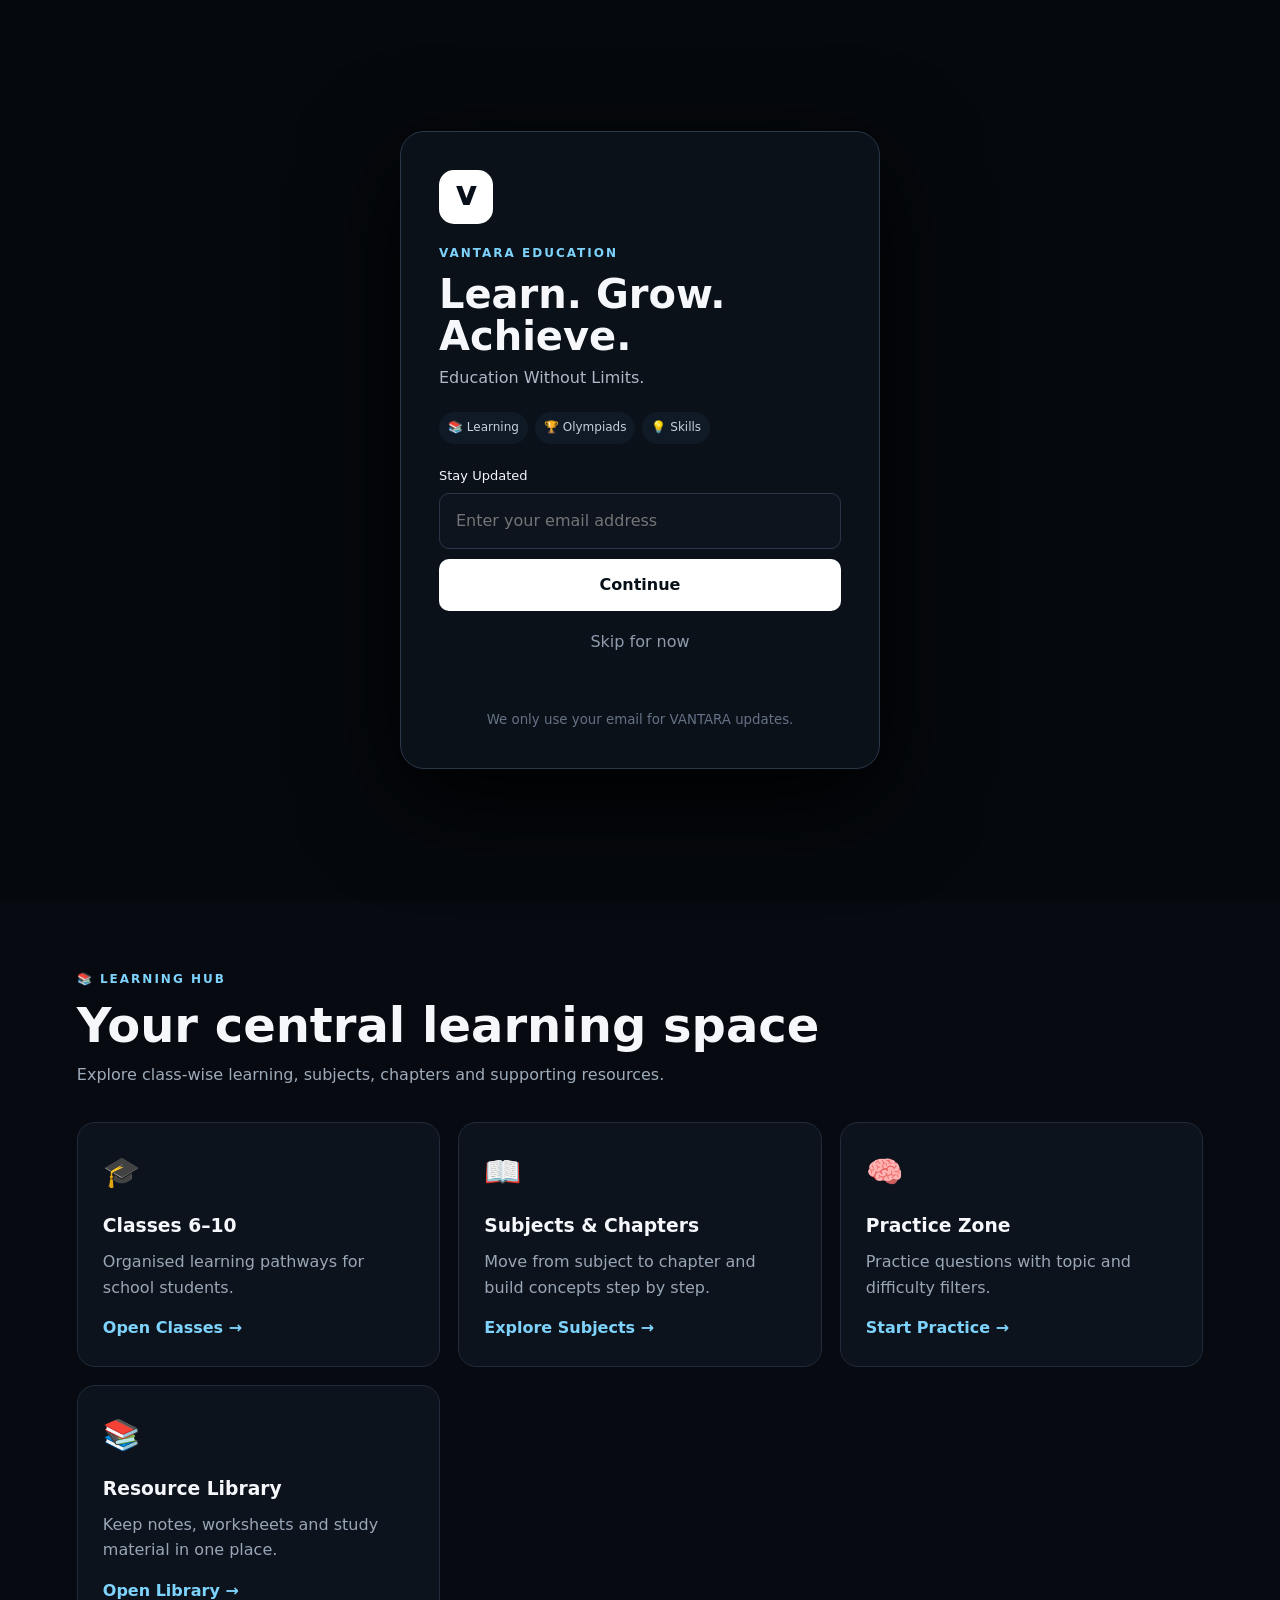
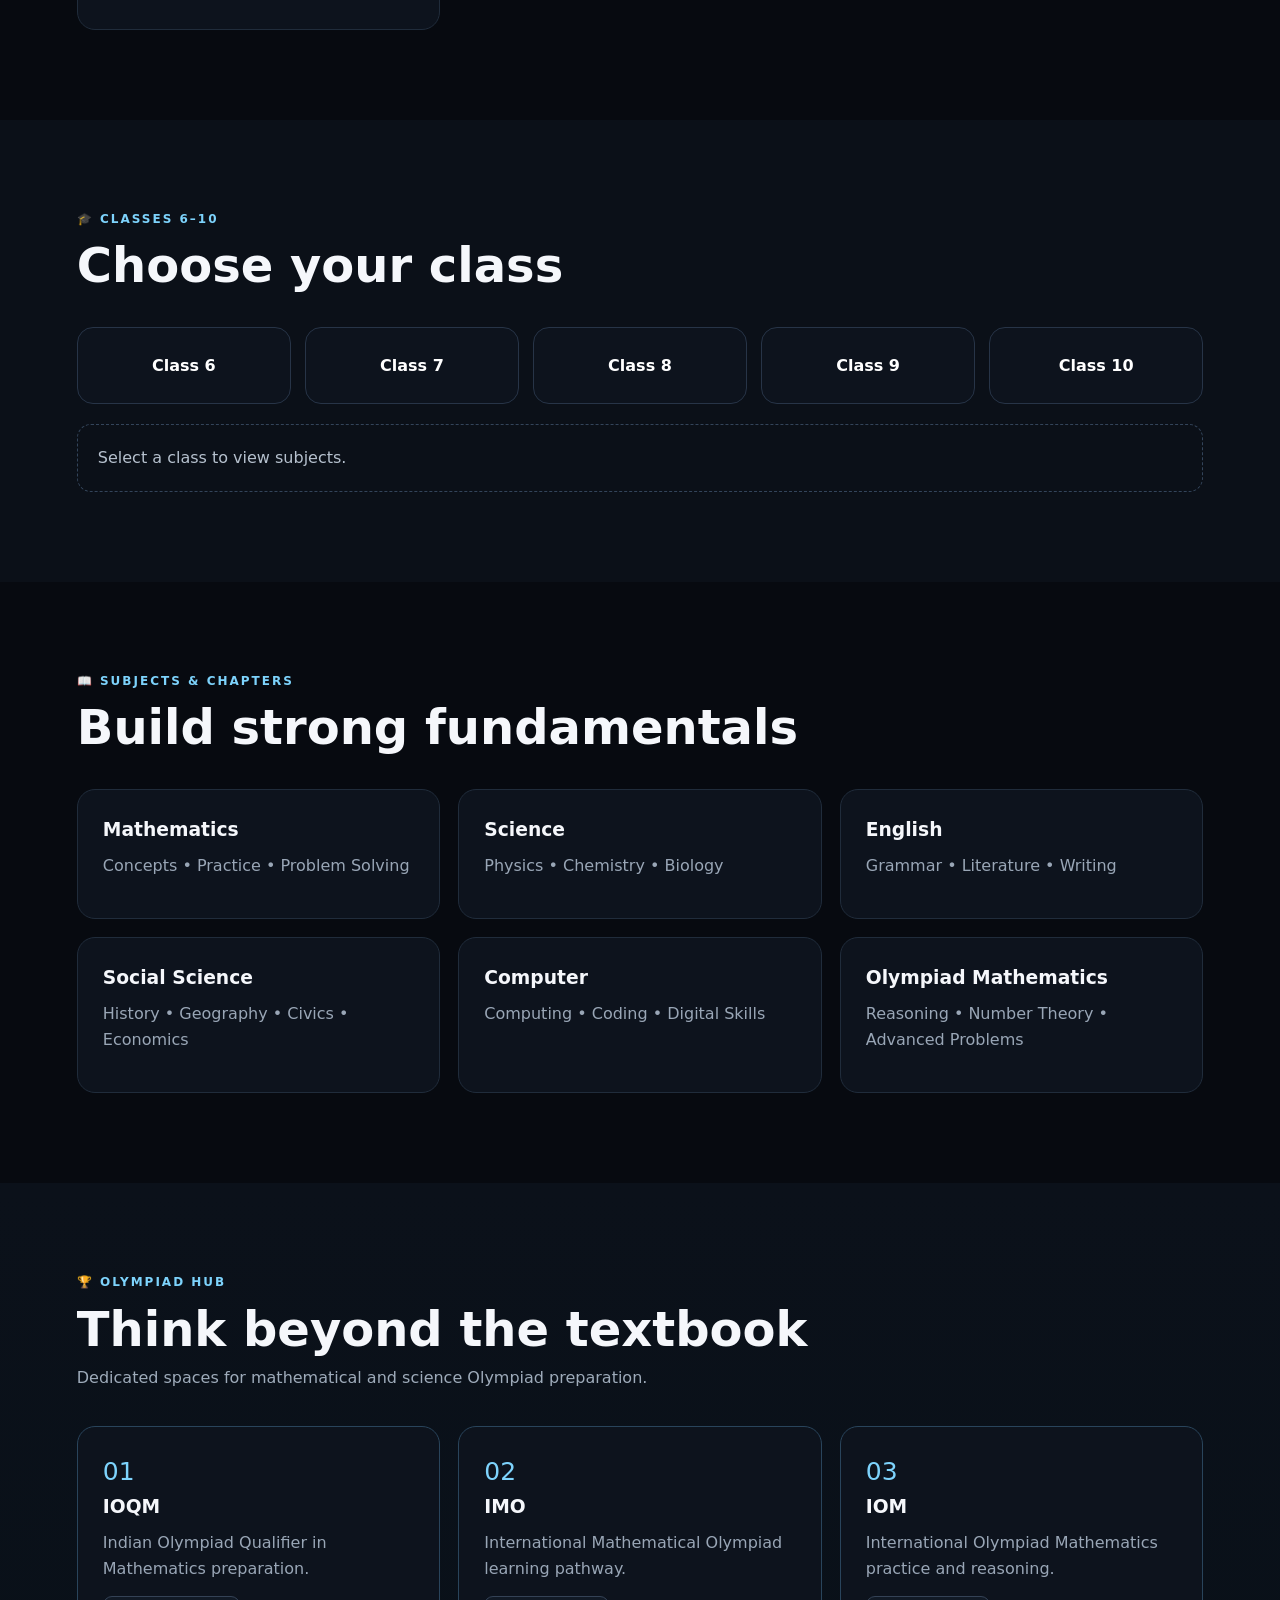
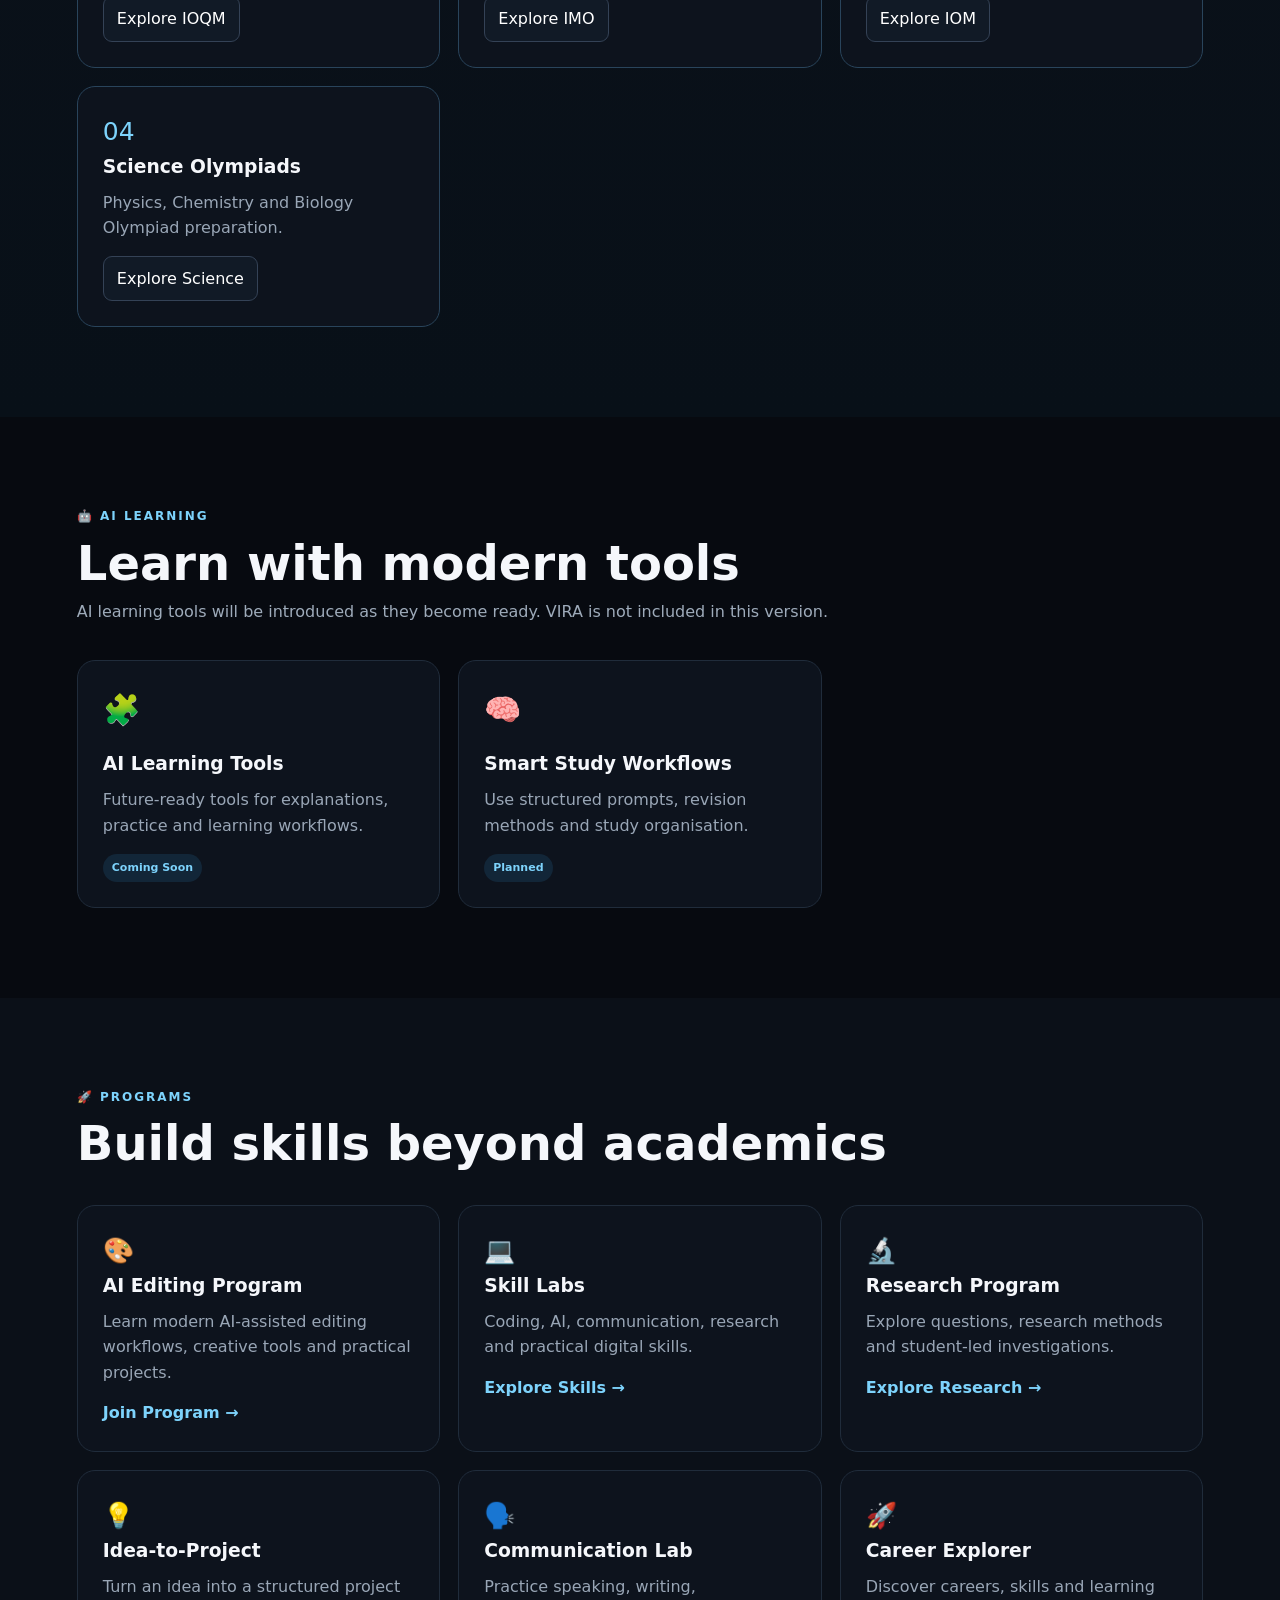
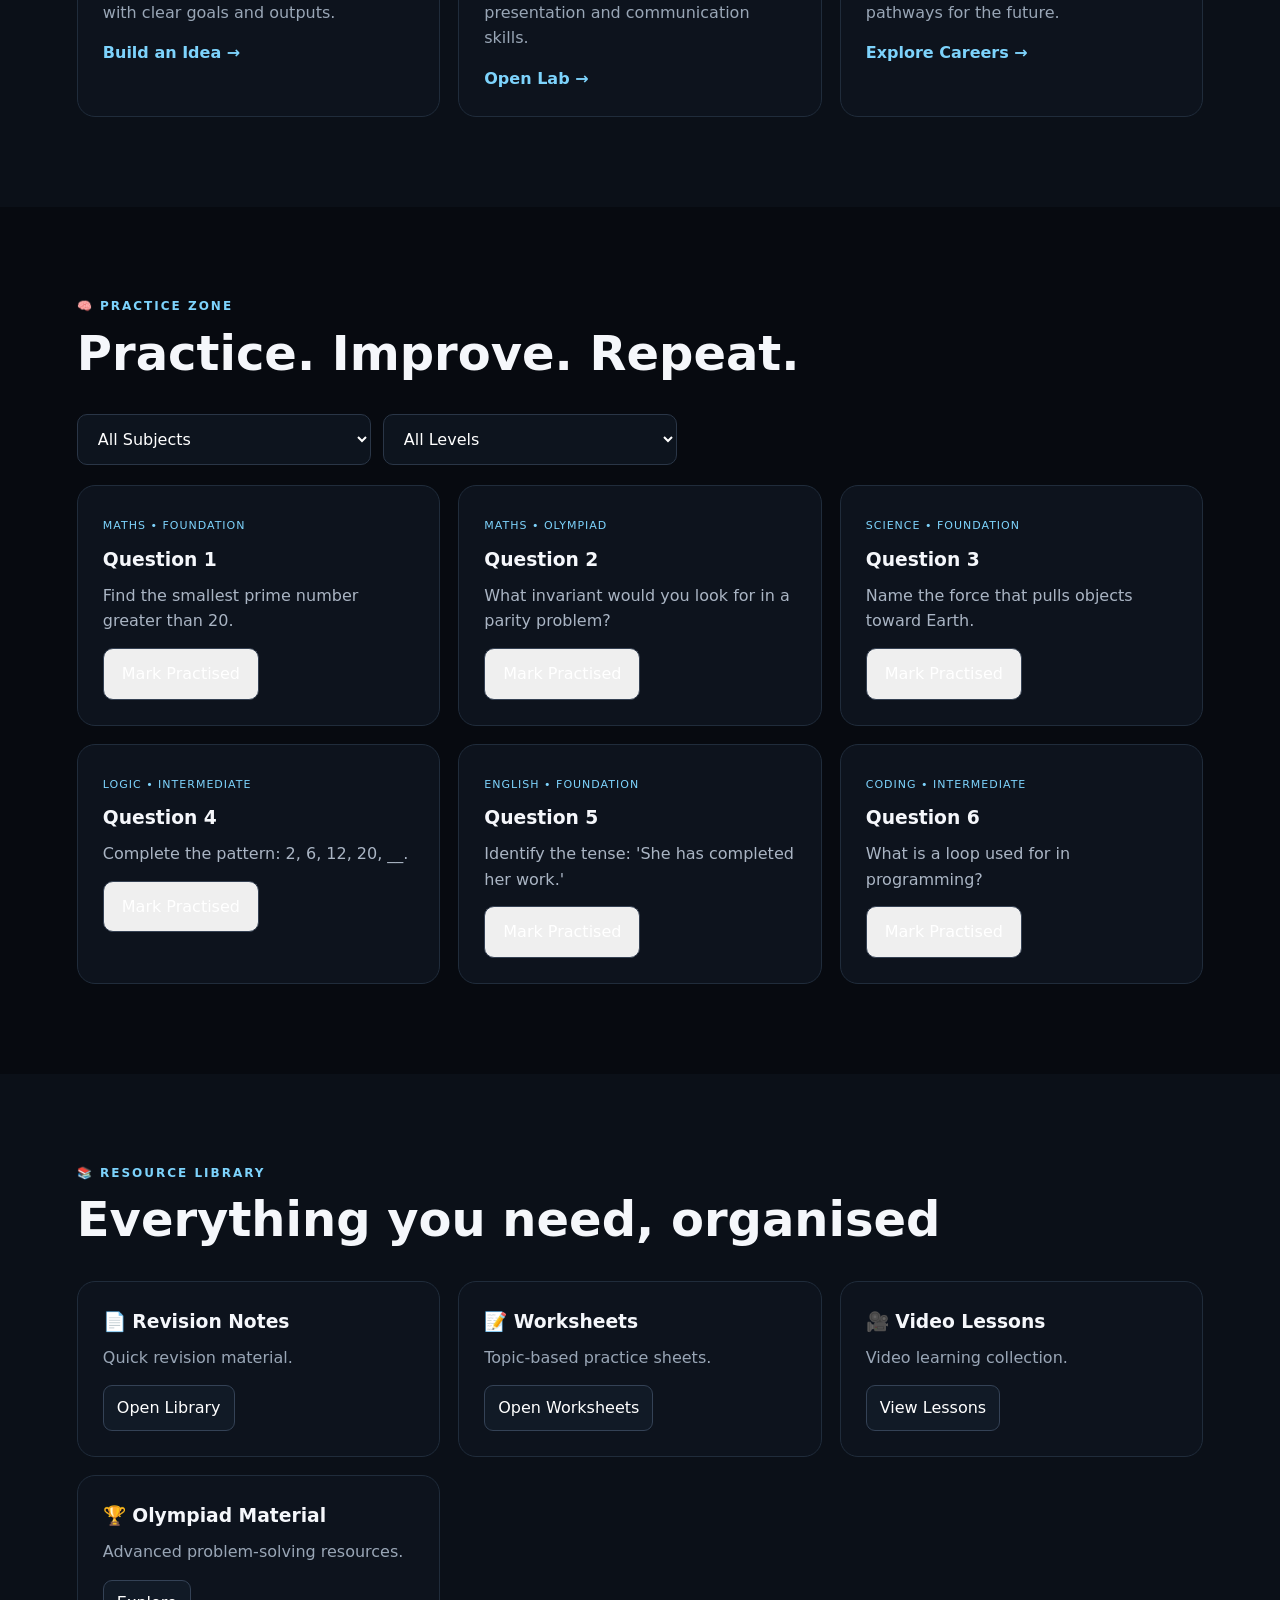
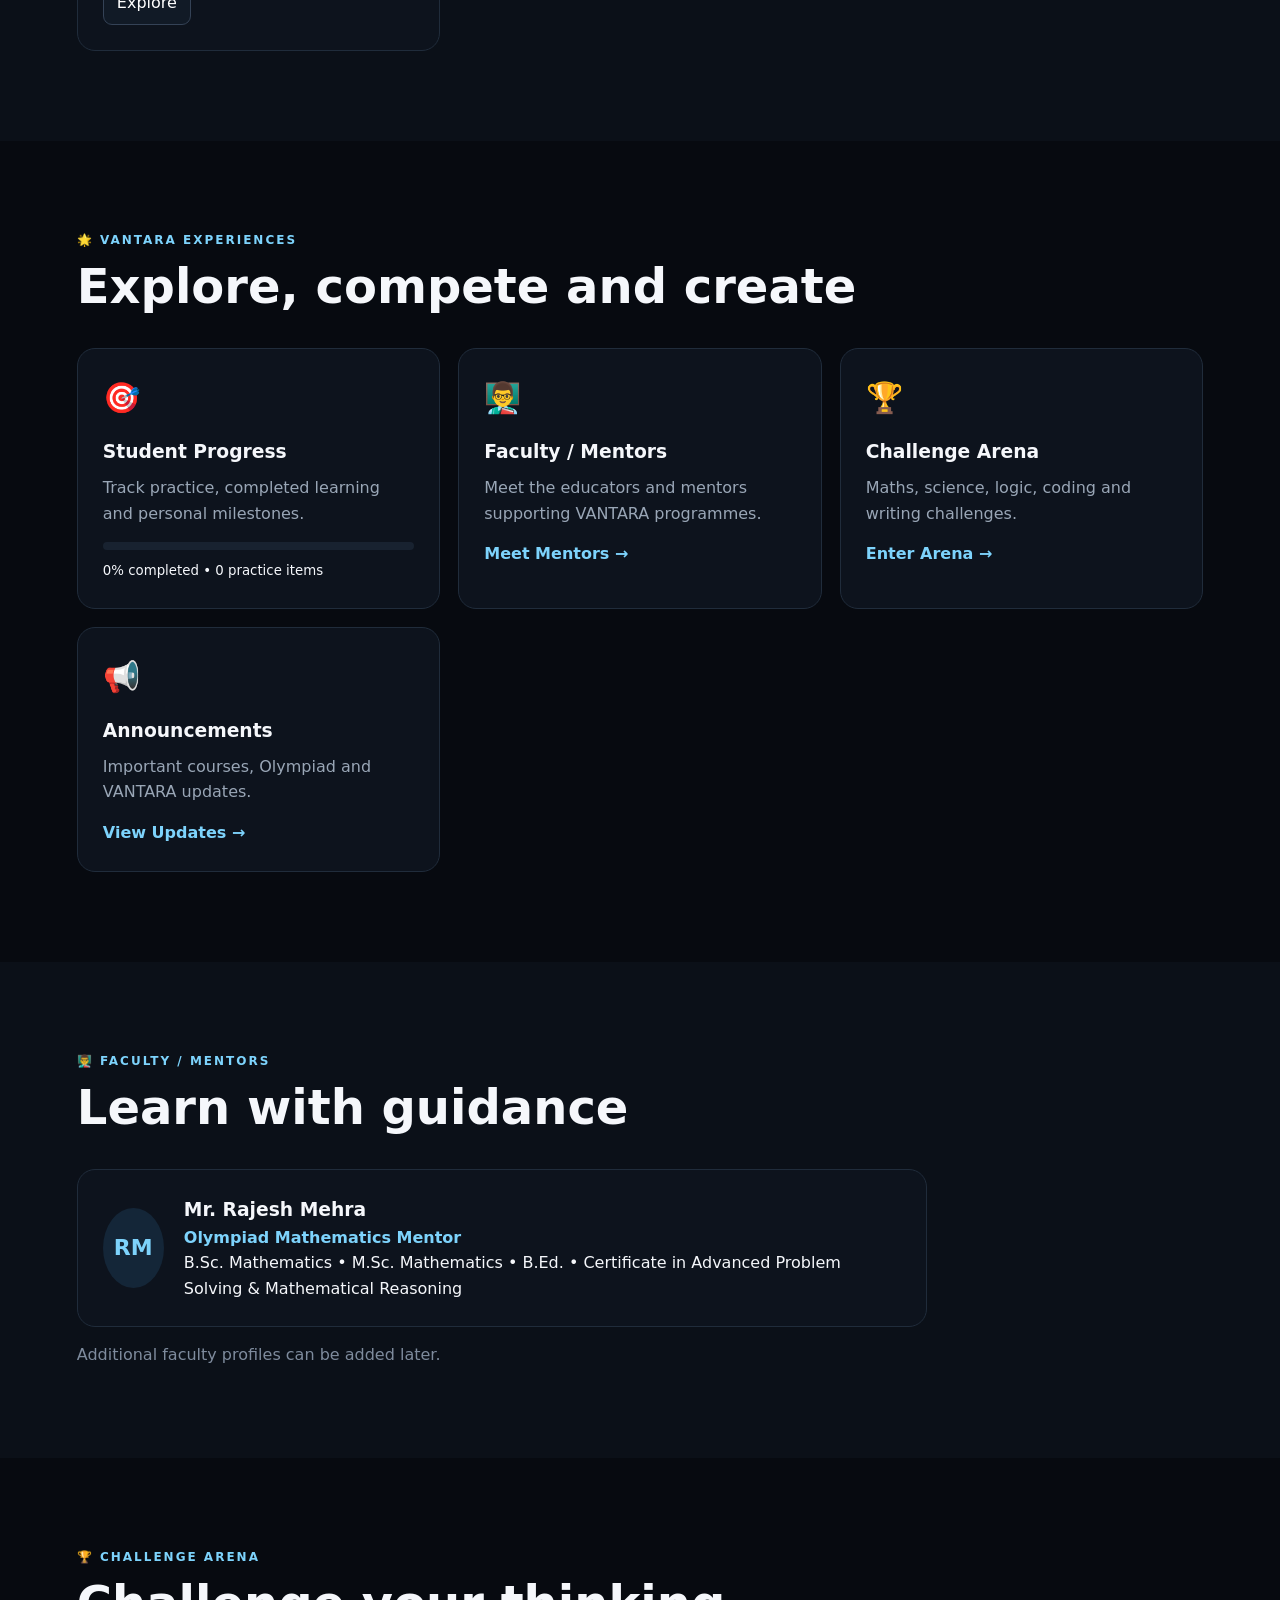
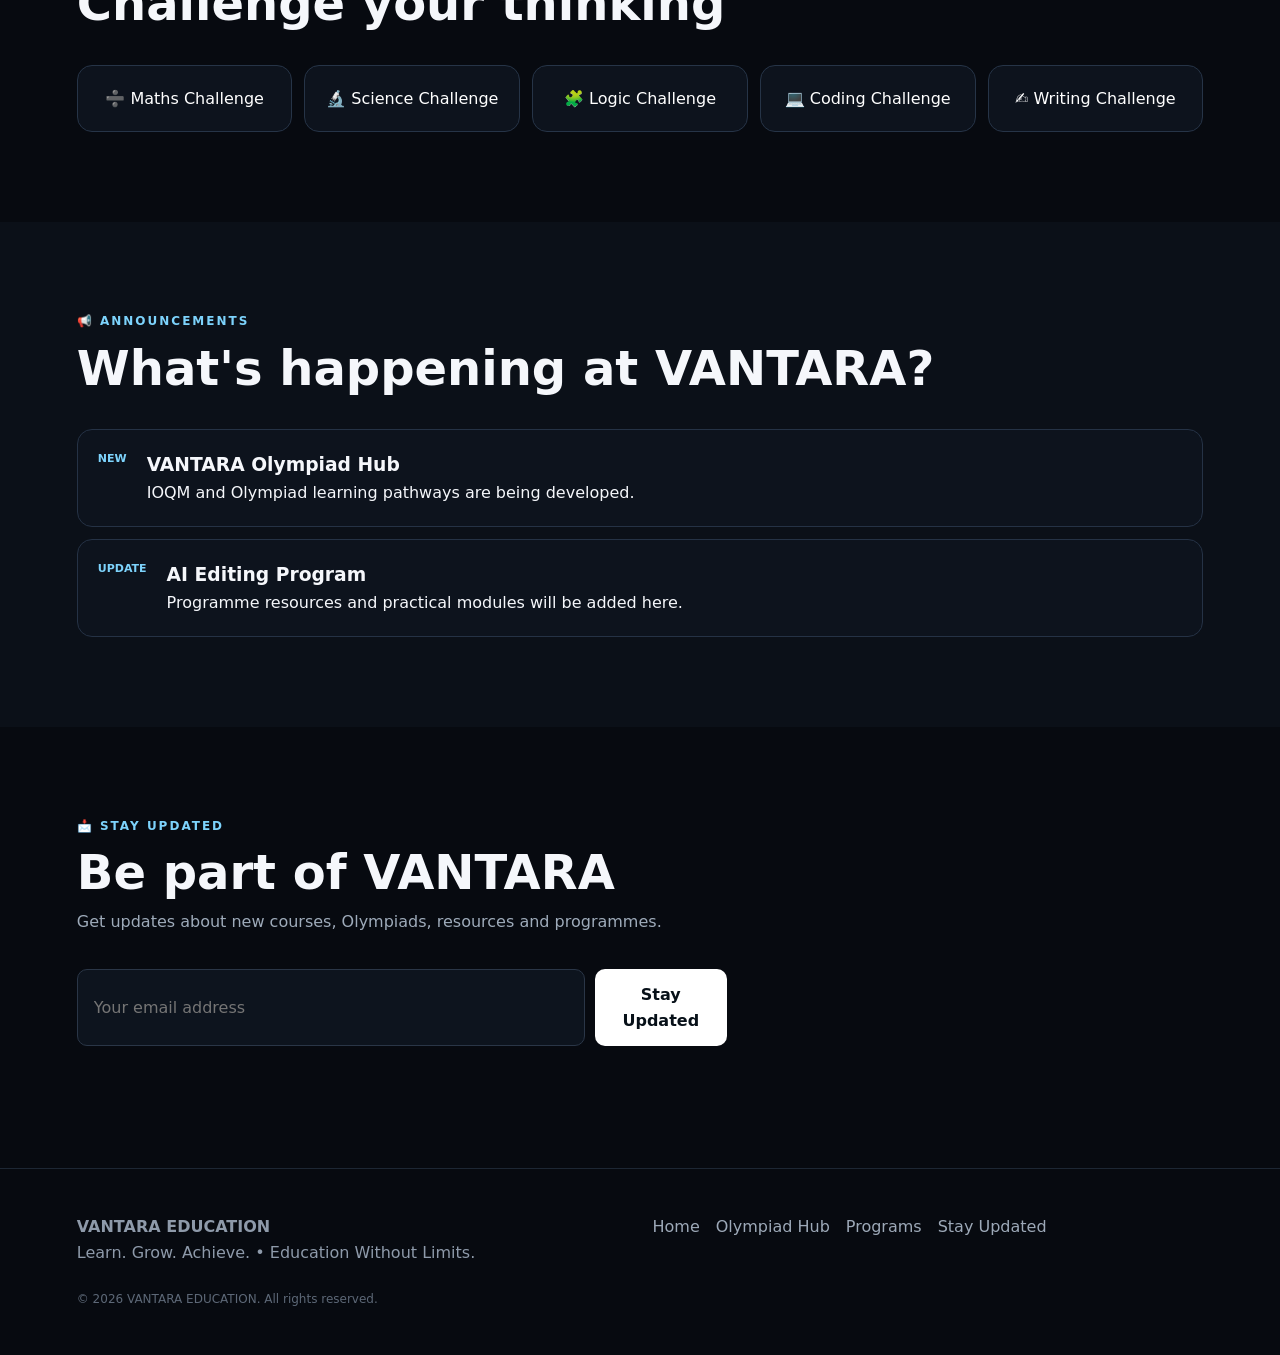
==== commit 5d5b8ec2: "Add files via upload" ====
--- a/index.html
+++ b/index.html
@@ -3,476 +3,212 @@
 <head>
   <meta charset="UTF-8">
   <meta name="viewport" content="width=device-width, initial-scale=1.0">
-
-  <title>Vantara Olympiad Hub</title>
-
-  <style>
-    * {
-      margin: 0;
-      padding: 0;
-      box-sizing: border-box;
-      font-family: Arial, sans-serif;
-    }
-
-    body {
-      background: #050505;
-      color: white;
-    }
-
-    /* POPUP */
-
-    .popup-bg {
-      position: fixed;
-      inset: 0;
-      background: rgba(0,0,0,0.82);
-      display: flex;
-      justify-content: center;
-      align-items: center;
-      z-index: 9999;
-      padding: 20px;
-    }
-
-    .popup {
-      width: 100%;
-      max-width: 420px;
-      background: #101010;
-      border: 1px solid #333;
-      border-radius: 22px;
-      padding: 30px 25px;
-      text-align: center;
-      box-shadow: 0 0 40px rgba(0,0,0,0.7);
-    }
-
-    .popup-icon {
-      font-size: 50px;
-      margin-bottom: 12px;
-    }
-
-    .popup h2 {
-      font-size: 25px;
-      margin-bottom: 10px;
-    }
-
-    .popup p {
-      color: #aaa;
-      line-height: 1.6;
-      margin-bottom: 25px;
-    }
-
-    .popup-buttons {
-      display: flex;
-      flex-direction: column;
-      gap: 10px;
-    }
-
-    .popup-buttons a,
-    .popup-buttons button {
-      padding: 13px;
-      border-radius: 30px;
-      border: none;
-      text-decoration: none;
-      font-weight: bold;
-      cursor: pointer;
-      font-size: 14px;
-    }
-
-    .main-btn {
-      background: #00e5ff;
-      color: #000;
-    }
-
-    .continue-btn {
-      background: #1b1b1b;
-      color: white;
-      border: 1px solid #333 !important;
-    }
-
-    /* HEADER */
-
-    header {
-      padding: 18px 7%;
-      background: #0b0b0b;
-      border-bottom: 1px solid #222;
-      display: flex;
-      justify-content: space-between;
-      align-items: center;
-    }
-
-    .logo {
-      font-size: 21px;
-      font-weight: bold;
-    }
-
-    .logo span {
-      color: #b7ff00;
-    }
-
-    nav a {
-      color: #aaa;
-      text-decoration: none;
-      margin-left: 20px;
-      font-size: 14px;
-    }
-
-    /* HERO */
-
-    .hero {
-      min-height: 80vh;
-      display: flex;
-      align-items: center;
-      justify-content: center;
-      text-align: center;
-      padding: 50px 7%;
-      background:
-        radial-gradient(circle at center, #1d2b00, #050505 65%);
-    }
-
-    .hero h1 {
-      font-size: clamp(42px, 9vw, 80px);
-      margin-bottom: 10px;
-    }
-
-    .hero h1 span {
-      color: #b7ff00;
-    }
-
-    .hero p {
-      color: #aaa;
-      max-width: 650px;
-      margin: auto;
-      font-size: 17px;
-    }
-
-    .hero-buttons {
-      margin-top: 30px;
-    }
-
-    .btn {
-      display: inline-block;
-      padding: 13px 25px;
-      margin: 5px;
-      border-radius: 30px;
-      text-decoration: none;
-      font-weight: bold;
-      background: #b7ff00;
-      color: #000;
-    }
-
-    /* CARDS */
-
-    section {
-      padding: 70px 7%;
-    }
-
-    .title {
-      text-align: center;
-      font-size: 34px;
-      margin-bottom: 10px;
-    }
-
-    .subtitle {
-      text-align: center;
-      color: #888;
-      margin-bottom: 35px;
-    }
-
-    .cards {
-      display: grid;
-      grid-template-columns: repeat(auto-fit, minmax(220px, 1fr));
-      gap: 20px;
-    }
-
-    .card {
-      background: #101010;
-      border: 1px solid #222;
-      border-radius: 18px;
-      padding: 28px;
-      transition: .3s;
-    }
-
-    .card:hover {
-      transform: translateY(-6px);
-      border-color: #b7ff00;
-    }
-
-    .icon {
-      font-size: 40px;
-      margin-bottom: 15px;
-    }
-
-    .card h3 {
-      margin-bottom: 8px;
-    }
-
-    .card p {
-      color: #999;
-      font-size: 14px;
-    }
-
-    .card a {
-      display: inline-block;
-      margin-top: 15px;
-      color: #b7ff00;
-      text-decoration: none;
-      font-weight: bold;
-    }
-
-    /* FOOTER */
-
-    footer {
-      border-top: 1px solid #222;
-      padding: 30px;
-      text-align: center;
-      color: #777;
-      font-size: 13px;
-    }
-
-    @media(max-width:600px) {
-      header {
-        padding: 15px 5%;
-      }
-
-      nav a {
-        margin-left: 8px;
-        font-size: 11px;
-      }
-    }
-  </style>
+  <meta name="description" content="VANTARA EDUCATION — Learn. Grow. Achieve. Education Without Limits.">
+  <title>VANTARA EDUCATION</title>
+  <link rel="stylesheet" href="style.css">
 </head>
-
 <body>
-
-  <!-- WEBSITE NOTIFICATION -->
-
-  <div class="popup-bg" id="welcomePopup">
-
-    <div class="popup">
-
-      <div class="popup-icon">🏆</div>
-
-      <h2>Welcome to Vantara Olympiad Hub!</h2>
-
-      <p>
-        You are visiting the Olympiad section of Vantara Education.
-        Visit our main website to explore all learning sections,
-        resources and educational content.
-      </p>
-
-      <div class="popup-buttons">
-
-        <a
-          class="main-btn"
-          href="https://vantara-education.vercel.app/"
-        >
-          🌐 Visit Main Website
-        </a>
-
-        <button
-          class="continue-btn"
-          onclick="closePopup()"
-        >
-          Continue to Olympiad Hub
-        </button>
-
-      </div>
-
+  <!-- Stay Updated / Sign In -->
+  <div id="welcomeScreen" class="welcome-screen">
+    <div class="welcome-card">
+      <div class="brand-mark">V</div>
+      <p class="eyebrow">VANTARA EDUCATION</p>
+      <h1>Learn. Grow. Achieve.</h1>
+      <p class="welcome-text">Education Without Limits.</p>
+      <div class="welcome-points">
+        <span>📚 Learning</span><span>🏆 Olympiads</span><span>💡 Skills</span>
+      </div>
+      <label for="emailInput">Stay Updated</label>
+      <input id="emailInput" type="email" placeholder="Enter your email address" autocomplete="email">
+      <button id="continueBtn" class="primary-btn">Continue</button>
+      <button id="skipBtn" class="text-btn">Skip for now</button>
+      <p id="emailMessage" class="form-message"></p>
+      <small>We only use your email for VANTARA updates.</small>
     </div>
-
   </div>
 
-
-  <!-- HEADER -->
-
-  <header>
-
-    <div class="logo">
-      VANTARA <span>OLYMPIAD HUB</span>
-    </div>
-
-    <nav>
+  <header class="site-header">
+    <a href="#home" class="logo">VANTARA <span>EDUCATION</span></a>
+    <button class="menu-btn" id="menuBtn" aria-label="Open menu">☰</button>
+    <nav id="mainNav">
       <a href="#home">Home</a>
-      <a href="#olympiads">Olympiads</a>
+      <a href="#learning">Learning Hub</a>
+      <a href="#classes">Classes</a>
+      <a href="#olympiad">Olympiad Hub</a>
+      <a href="#ai">AI Learning</a>
+      <a href="#programs">Programs</a>
+      <a href="#practice">Practice</a>
       <a href="#resources">Resources</a>
+      <a href="#more">More</a>
     </nav>
-
   </header>
 
-
-  <!-- HERO -->
-
-  <section class="hero" id="home">
-
-    <div>
-
-      <h1>
-        Vantara <span>Olympiad Hub</span>
-      </h1>
-
-      <p>
-        Explore Olympiad learning, problem solving,
-        practice and educational opportunities with Vantara Education.
-      </p>
-
-      <div class="hero-buttons">
-
-        <a class="btn" href="#olympiads">
-          Explore Olympiads
-        </a>
-
-      </div>
-
-    </div>
-
-  </section>
-
-
-  <!-- OLYMPIADS -->
-
-  <section id="olympiads">
-
-    <h2 class="title">🏆 Olympiad Programs</h2>
-
-    <p class="subtitle">
-      Explore different areas of Olympiad preparation.
-    </p>
-
-    <div class="cards">
-
-      <div class="card">
-
-        <div class="icon">🔢</div>
-
-        <h3>IOQM</h3>
-
-        <p>
-          Explore mathematical problem solving
-          and Olympiad-level thinking.
-        </p>
-
-        <a href="#">Explore →</a>
-
-      </div>
-
-
-      <div class="card">
-
-        <div class="icon">➗</div>
-
-        <h3>IMO</h3>
-
-        <p>
-          Mathematics Olympiad resources,
-          practice and concepts.
-        </p>
-
-        <a href="#">Explore →</a>
-
-      </div>
-
-
-      <div class="card">
-
-        <div class="icon">🔬</div>
-
-        <h3>Science Olympiads</h3>
-
-        <p>
-          Explore Science-based Olympiad
-          learning and practice.
-        </p>
-
-        <a href="#">Explore →</a>
-
-      </div>
-
-
-      <div class="card">
-
-        <div class="icon">🧠</div>
-
-        <h3>Problem Solving</h3>
-
-        <p>
-          Strengthen logical thinking and
-          problem-solving skills.
-        </p>
-
-        <a href="#">Explore →</a>
-
-      </div>
-
-    </div>
-
-  </section>
-
-
-  <!-- RESOURCES -->
-
-  <section id="resources">
-
-    <h2 class="title">📚 Olympiad Resources</h2>
-
-    <p class="subtitle">
-      Learn, practise and revise.
-    </p>
-
-    <div class="cards">
-
-      <div class="card">
-        <div class="icon">📖</div>
-        <h3>Study Modules</h3>
-        <p>
-          Structured learning modules for Olympiad preparation.
-        </p>
-        <a href="#">Open →</a>
-      </div>
-
-      <div class="card">
-        <div class="icon">📝</div>
-        <h3>Practice</h3>
-        <p>
-          Practice questions to strengthen your concepts.
-        </p>
-        <a href="#">Practise →</a>
-      </div>
-
-      <div class="card">
-        <div class="icon">🎥</div>
-        <h3>Video Classes</h3>
-        <p>
-          Concept-focused educational videos.
-        </p>
-        <a href="#">Watch →</a>
-      </div>
-
-    </div>
-
-  </section>
-
-
-  <!-- FOOTER -->
+  <main>
+    <section id="home" class="hero section">
+      <div class="hero-copy">
+        <p class="eyebrow">VANTARA EDUCATION</p>
+        <h1>Learn. <span>Grow.</span> Achieve.</h1>
+        <p>One learning platform for academics, Olympiads, AI, skills, research, projects and future-ready learning.</p>
+        <div class="hero-actions">
+          <a class="primary-btn" href="#learning">Explore Learning</a>
+          <a class="secondary-btn" href="#olympiad">Explore Olympiad Hub</a>
+        </div>
+      </div>
+      <div class="hero-panel">
+        <div class="hero-badge">EDUCATION WITHOUT LIMITS</div>
+        <div class="orbit-card">📚 Learn</div>
+        <div class="orbit-card">🏆 Compete</div>
+        <div class="orbit-card">💡 Create</div>
+        <div class="orbit-card">🚀 Explore</div>
+      </div>
+    </section>
+
+    <section id="search" class="search-section">
+      <div>
+        <p class="eyebrow">GLOBAL SEARCH</p>
+        <h2>Find anything in VANTARA</h2>
+      </div>
+      <input id="globalSearch" type="search" placeholder="Search programs, Olympiads, classes, resources...">
+      <div id="searchResults" class="search-results"></div>
+    </section>
+
+    <section id="learning" class="section">
+      <div class="section-heading">
+        <p class="eyebrow">📚 LEARNING HUB</p>
+        <h2>Your central learning space</h2>
+        <p>Explore class-wise learning, subjects, chapters and supporting resources.</p>
+      </div>
+      <div class="feature-grid">
+        <article class="feature-card"><div class="icon">🎓</div><h3>Classes 6–10</h3><p>Organised learning pathways for school students.</p><a href="#classes">Open Classes →</a></article>
+        <article class="feature-card"><div class="icon">📖</div><h3>Subjects & Chapters</h3><p>Move from subject to chapter and build concepts step by step.</p><a href="#subjects">Explore Subjects →</a></article>
+        <article class="feature-card"><div class="icon">🧠</div><h3>Practice Zone</h3><p>Practice questions with topic and difficulty filters.</p><a href="#practice">Start Practice →</a></article>
+        <article class="feature-card"><div class="icon">📚</div><h3>Resource Library</h3><p>Keep notes, worksheets and study material in one place.</p><a href="#resources">Open Library →</a></article>
+      </div>
+    </section>
+
+    <section id="classes" class="section alt">
+      <div class="section-heading"><p class="eyebrow">🎓 CLASSES 6–10</p><h2>Choose your class</h2></div>
+      <div class="class-grid">
+        <button class="class-card" data-class="6">Class 6</button>
+        <button class="class-card" data-class="7">Class 7</button>
+        <button class="class-card" data-class="8">Class 8</button>
+        <button class="class-card" data-class="9">Class 9</button>
+        <button class="class-card" data-class="10">Class 10</button>
+      </div>
+      <div id="classPanel" class="dynamic-panel"><p>Select a class to view subjects.</p></div>
+    </section>
+
+    <section id="subjects" class="section">
+      <div class="section-heading"><p class="eyebrow">📖 SUBJECTS & CHAPTERS</p><h2>Build strong fundamentals</h2></div>
+      <div class="subject-grid">
+        <div class="subject-card"><h3>Mathematics</h3><p>Concepts • Practice • Problem Solving</p></div>
+        <div class="subject-card"><h3>Science</h3><p>Physics • Chemistry • Biology</p></div>
+        <div class="subject-card"><h3>English</h3><p>Grammar • Literature • Writing</p></div>
+        <div class="subject-card"><h3>Social Science</h3><p>History • Geography • Civics • Economics</p></div>
+        <div class="subject-card"><h3>Computer</h3><p>Computing • Coding • Digital Skills</p></div>
+        <div class="subject-card"><h3>Olympiad Mathematics</h3><p>Reasoning • Number Theory • Advanced Problems</p></div>
+      </div>
+    </section>
+
+    <section id="olympiad" class="section olympiad">
+      <div class="section-heading"><p class="eyebrow">🏆 OLYMPIAD HUB</p><h2>Think beyond the textbook</h2><p>Dedicated spaces for mathematical and science Olympiad preparation.</p></div>
+      <div class="program-grid">
+        <article class="program-card olympiad-card"><span>01</span><h3>IOQM</h3><p>Indian Olympiad Qualifier in Mathematics preparation.</p><button>Explore IOQM</button></article>
+        <article class="program-card olympiad-card"><span>02</span><h3>IMO</h3><p>International Mathematical Olympiad learning pathway.</p><button>Explore IMO</button></article>
+        <article class="program-card olympiad-card"><span>03</span><h3>IOM</h3><p>International Olympiad Mathematics practice and reasoning.</p><button>Explore IOM</button></article>
+        <article class="program-card olympiad-card"><span>04</span><h3>Science Olympiads</h3><p>Physics, Chemistry and Biology Olympiad preparation.</p><button>Explore Science</button></article>
+      </div>
+    </section>
+
+    <section id="ai" class="section">
+      <div class="section-heading"><p class="eyebrow">🤖 AI LEARNING</p><h2>Learn with modern tools</h2><p>AI learning tools will be introduced as they become ready. VIRA is not included in this version.</p></div>
+      <div class="feature-grid">
+        <article class="feature-card"><div class="icon">🧩</div><h3>AI Learning Tools</h3><p>Future-ready tools for explanations, practice and learning workflows.</p><span class="status">Coming Soon</span></article>
+        <article class="feature-card"><div class="icon">🧠</div><h3>Smart Study Workflows</h3><p>Use structured prompts, revision methods and study organisation.</p><span class="status">Planned</span></article>
+      </div>
+    </section>
+
+    <section id="programs" class="section alt">
+      <div class="section-heading"><p class="eyebrow">🚀 PROGRAMS</p><h2>Build skills beyond academics</h2></div>
+      <div class="program-grid">
+        <article class="program-card"><span>🎨</span><h3>AI Editing Program</h3><p>Learn modern AI-assisted editing workflows, creative tools and practical projects.</p><a href="#contact">Join Program →</a></article>
+        <article class="program-card"><span>💻</span><h3>Skill Labs</h3><p>Coding, AI, communication, research and practical digital skills.</p><a href="#more">Explore Skills →</a></article>
+        <article class="program-card"><span>🔬</span><h3>Research Program</h3><p>Explore questions, research methods and student-led investigations.</p><a href="#more">Explore Research →</a></article>
+        <article class="program-card"><span>💡</span><h3>Idea-to-Project</h3><p>Turn an idea into a structured project with clear goals and outputs.</p><a href="#more">Build an Idea →</a></article>
+        <article class="program-card"><span>🗣️</span><h3>Communication Lab</h3><p>Practice speaking, writing, presentation and communication skills.</p><a href="#more">Open Lab →</a></article>
+        <article class="program-card"><span>🚀</span><h3>Career Explorer</h3><p>Discover careers, skills and learning pathways for the future.</p><a href="#more">Explore Careers →</a></article>
+      </div>
+    </section>
+
+    <section id="practice" class="section">
+      <div class="section-heading"><p class="eyebrow">🧠 PRACTICE ZONE</p><h2>Practice. Improve. Repeat.</h2></div>
+      <div class="filters">
+        <select id="practiceSubject"><option value="all">All Subjects</option><option>Maths</option><option>Science</option><option>English</option><option>Logic</option><option>Coding</option></select>
+        <select id="practiceLevel"><option value="all">All Levels</option><option>Foundation</option><option>Intermediate</option><option>Olympiad</option></select>
+      </div>
+      <div id="practiceList" class="question-grid"></div>
+    </section>
+
+    <section id="resources" class="section alt">
+      <div class="section-heading"><p class="eyebrow">📚 RESOURCE LIBRARY</p><h2>Everything you need, organised</h2></div>
+      <div class="resource-grid">
+        <article class="resource-card"><h3>📄 Revision Notes</h3><p>Quick revision material.</p><button>Open Library</button></article>
+        <article class="resource-card"><h3>📝 Worksheets</h3><p>Topic-based practice sheets.</p><button>Open Worksheets</button></article>
+        <article class="resource-card"><h3>🎥 Video Lessons</h3><p>Video learning collection.</p><button>View Lessons</button></article>
+        <article class="resource-card"><h3>🏆 Olympiad Material</h3><p>Advanced problem-solving resources.</p><button>Explore</button></article>
+      </div>
+    </section>
+
+    <section id="more" class="section">
+      <div class="section-heading"><p class="eyebrow">🌟 VANTARA EXPERIENCES</p><h2>Explore, compete and create</h2></div>
+      <div class="feature-grid">
+        <article class="feature-card"><div class="icon">🎯</div><h3>Student Progress</h3><p>Track practice, completed learning and personal milestones.</p><div class="progress"><i id="progressBar"></i></div><small id="progressText">0% completed</small></article>
+        <article class="feature-card"><div class="icon">👨‍🏫</div><h3>Faculty / Mentors</h3><p>Meet the educators and mentors supporting VANTARA programmes.</p><a href="#faculty">Meet Mentors →</a></article>
+        <article class="feature-card"><div class="icon">🏆</div><h3>Challenge Arena</h3><p>Maths, science, logic, coding and writing challenges.</p><a href="#challenge">Enter Arena →</a></article>
+        <article class="feature-card"><div class="icon">📢</div><h3>Announcements</h3><p>Important courses, Olympiad and VANTARA updates.</p><a href="#announcements">View Updates →</a></article>
+      </div>
+    </section>
+
+    <section id="faculty" class="section alt">
+      <div class="section-heading"><p class="eyebrow">👨‍🏫 FACULTY / MENTORS</p><h2>Learn with guidance</h2></div>
+      <div class="mentor-card">
+        <div class="mentor-avatar">RM</div>
+        <div><h3>Mr. Rajesh Mehra</h3><p class="mentor-role">Olympiad Mathematics Mentor</p><p>B.Sc. Mathematics • M.Sc. Mathematics • B.Ed. • Certificate in Advanced Problem Solving & Mathematical Reasoning</p></div>
+      </div>
+      <p class="note">Additional faculty profiles can be added later.</p>
+    </section>
+
+    <section id="challenge" class="section">
+      <div class="section-heading"><p class="eyebrow">🏆 CHALLENGE ARENA</p><h2>Challenge your thinking</h2></div>
+      <div class="challenge-grid">
+        <button>➗ Maths Challenge</button><button>🔬 Science Challenge</button><button>🧩 Logic Challenge</button><button>💻 Coding Challenge</button><button>✍️ Writing Challenge</button>
+      </div>
+    </section>
+
+    <section id="announcements" class="section alt">
+      <div class="section-heading"><p class="eyebrow">📢 ANNOUNCEMENTS</p><h2>What's happening at VANTARA?</h2></div>
+      <div class="announcement-list">
+        <article><span>NEW</span><div><h3>VANTARA Olympiad Hub</h3><p>IOQM and Olympiad learning pathways are being developed.</p></div></article>
+        <article><span>UPDATE</span><div><h3>AI Editing Program</h3><p>Programme resources and practical modules will be added here.</p></div></article>
+      </div>
+    </section>
+
+    <section id="contact" class="section contact">
+      <div class="section-heading"><p class="eyebrow">📩 STAY UPDATED</p><h2>Be part of VANTARA</h2><p>Get updates about new courses, Olympiads, resources and programmes.</p></div>
+      <form id="footerSubscribe" class="subscribe-form">
+        <input id="footerEmail" type="email" placeholder="Your email address" required>
+        <button class="primary-btn" type="submit">Stay Updated</button>
+      </form>
+      <p id="footerMessage" class="form-message"></p>
+    </section>
+  </main>
 
   <footer>
-
-    <strong>VANTARA OLYMPIAD HUB</strong>
-
-    <br><br>
-
-    A section of Vantara Education
-
-    <br><br>
-
-    © 2026 Vantara Education
+    <div><strong>VANTARA EDUCATION</strong><p>Learn. Grow. Achieve. • Education Without Limits.</p></div>
+    <div class="footer-links"><a href="#home">Home</a><a href="#olympiad">Olympiad Hub</a><a href="#programs">Programs</a><a href="#contact">Stay Updated</a></div>
+    <p class="copyright">© 2026 VANTARA EDUCATION. All rights reserved.</p>
   </footer>
 
-
-  <script>
-
-    function closePopup() {
-      document.getElementById("welcomePopup").style.display = "none";
-    }
-
-  </script>
-
+  <script src="app.js"></script>
 </body>
-</html>+</html>
--- a/style.css
+++ b/style.css
@@ -0,0 +1 @@
+*{box-sizing:border-box;margin:0;padding:0}html{scroll-behavior:smooth}body{font-family:Inter,system-ui,-apple-system,Segoe UI,Arial,sans-serif;background:#070a10;color:#f5f7fb;line-height:1.6}a{text-decoration:none;color:inherit}button,input,select{font:inherit}.site-header{position:sticky;top:0;z-index:50;display:flex;align-items:center;justify-content:space-between;padding:16px 5%;background:rgba(7,10,16,.92);backdrop-filter:blur(16px);border-bottom:1px solid #1c2430}.logo{font-size:20px;font-weight:900;letter-spacing:.5px}.logo span{font-weight:500;color:#91a0b4}.site-header nav{display:flex;gap:20px;align-items:center}.site-header nav a{font-size:13px;color:#b9c3d1}.site-header nav a:hover{color:#fff}.menu-btn{display:none;background:none;border:0;color:#fff;font-size:26px}.section{padding:90px 6%;max-width:1400px;margin:auto}.section.alt{max-width:none;background:#0b1018}.hero{min-height:650px;display:grid;grid-template-columns:1.1fr .9fr;gap:50px;align-items:center}.eyebrow{font-size:12px;letter-spacing:2px;color:#7dd3fc;font-weight:800;margin-bottom:10px}.hero h1{font-size:clamp(46px,7vw,88px);line-height:1.02;letter-spacing:-3px}.hero h1 span{color:#7dd3fc}.hero-copy>p:not(.eyebrow){font-size:20px;color:#aeb9c8;max-width:700px;margin:25px 0}.hero-actions{display:flex;gap:12px;flex-wrap:wrap}.primary-btn,.secondary-btn,.text-btn{display:inline-flex;align-items:center;justify-content:center;border-radius:10px;padding:12px 18px;border:1px solid transparent;cursor:pointer}.primary-btn{background:#fff;color:#071018;font-weight:800}.secondary-btn{border-color:#354153;color:#fff}.text-btn{background:none;color:#8f9bad}.hero-panel{min-height:430px;border:1px solid #253143;border-radius:28px;background:radial-gradient(circle at 50% 45%,#15283a,#0a0e15 65%);display:grid;place-items:center;position:relative;overflow:hidden}.hero-badge{position:absolute;top:30px;color:#7dd3fc;font-size:11px;letter-spacing:2px}.orbit-card{position:absolute;padding:16px 20px;background:#101824;border:1px solid #2a3749;border-radius:16px;box-shadow:0 15px 40px #0008}.orbit-card:nth-of-type(2){top:105px;left:18%}.orbit-card:nth-of-type(3){top:42%;right:10%}.orbit-card:nth-of-type(4){bottom:90px;left:12%}.orbit-card:nth-of-type(5){bottom:45px;right:20%}.search-section{padding:35px 6%;border-top:1px solid #1a2330;border-bottom:1px solid #1a2330;display:grid;grid-template-columns:1fr 1.5fr;gap:25px;align-items:center}.search-section input,.subscribe-form input,.welcome-card input,.filters select{width:100%;padding:14px 16px;border:1px solid #2a3647;border-radius:10px;background:#0d141e;color:#fff;outline:none}.search-results{grid-column:1/-1;display:flex;gap:10px;flex-wrap:wrap}.search-result{padding:10px 14px;border:1px solid #263345;border-radius:10px;color:#cbd5e1}.section-heading{margin-bottom:35px}.section-heading h2{font-size:clamp(30px,4vw,48px);line-height:1.1;margin-bottom:10px}.section-heading>p:not(.eyebrow){color:#9eabba}.feature-grid,.program-grid,.subject-grid,.resource-grid,.question-grid{display:grid;grid-template-columns:repeat(3,1fr);gap:18px}.feature-card,.program-card,.subject-card,.resource-card,.mentor-card,.question-card{background:#0d131d;border:1px solid #202c3b;border-radius:18px;padding:25px;transition:.2s}.feature-card:hover,.program-card:hover,.subject-card:hover,.resource-card:hover{transform:translateY(-3px);border-color:#3a4b62}.icon{font-size:30px;margin-bottom:15px}.feature-card h3,.program-card h3,.subject-card h3,.resource-card h3{margin-bottom:8px}.feature-card p,.program-card p,.subject-card p,.resource-card p{color:#99a6b6;margin-bottom:15px}.feature-card a,.program-card a{color:#7dd3fc;font-weight:700}.class-grid{display:grid;grid-template-columns:repeat(5,1fr);gap:14px}.class-card{padding:25px 10px;border:1px solid #273447;background:#0d131d;color:#fff;border-radius:16px;cursor:pointer;font-weight:800}.class-card:hover,.challenge-grid button:hover{border-color:#7dd3fc}.dynamic-panel{margin-top:20px;padding:20px;border:1px dashed #33445a;border-radius:14px;color:#b6c1ce}.subject-grid{grid-template-columns:repeat(3,1fr)}.subject-card{min-height:130px}.olympiad{background:linear-gradient(180deg,#0b111a,#081018)}.olympiad-card{border-color:#29445b}.program-card span{font-size:25px;color:#7dd3fc}.program-card button,.resource-card button{border:1px solid #344256;background:#111a26;color:#fff;padding:9px 13px;border-radius:9px;cursor:pointer}.status{display:inline-block;padding:5px 9px;border-radius:20px;background:#122638;color:#7dd3fc;font-size:11px;font-weight:800}.filters{display:flex;gap:12px;margin-bottom:20px;max-width:600px}.question-grid{grid-template-columns:repeat(3,1fr)}.question-card .tag{font-size:11px;color:#7dd3fc;text-transform:uppercase;letter-spacing:1px}.question-card h3{margin:8px 0}.question-card p{color:#aab5c4}.progress{height:8px;background:#182230;border-radius:20px;overflow:hidden;margin:16px 0 7px}.progress i{display:block;height:100%;width:0;background:#7dd3fc}.mentor-card{display:flex;gap:20px;align-items:center;max-width:850px}.mentor-avatar{width:80px;height:80px;border-radius:50%;display:grid;place-items:center;background:#142638;color:#7dd3fc;font-weight:900;font-size:22px}.mentor-role{color:#7dd3fc;font-weight:800}.note{color:#7e8b9d;margin-top:15px}.challenge-grid{display:grid;grid-template-columns:repeat(5,1fr);gap:12px}.challenge-grid button{background:#0d131d;border:1px solid #263447;color:#fff;padding:20px 10px;border-radius:15px;cursor:pointer}.announcement-list{display:grid;gap:12px}.announcement-list article{display:flex;gap:20px;padding:20px;border:1px solid #253245;border-radius:15px;background:#0d131d}.announcement-list article>span{color:#7dd3fc;font-weight:900;font-size:11px}.subscribe-form{display:flex;gap:10px;max-width:650px}.form-message{color:#7dd3fc;margin-top:10px;min-height:22px}.welcome-screen{position:fixed;inset:0;z-index:1000;background:#05080d;display:grid;place-items:center;padding:20px}.welcome-screen.hidden{display:none}.welcome-card{width:min(480px,100%);padding:38px;border:1px solid #293749;background:#0b1119;border-radius:24px;box-shadow:0 30px 100px #000}.brand-mark{width:54px;height:54px;display:grid;place-items:center;border-radius:15px;background:#fff;color:#071018;font-weight:950;font-size:25px;margin-bottom:20px}.welcome-card h1{font-size:40px;line-height:1.05}.welcome-text{color:#aeb9c8;margin:8px 0 22px}.welcome-points{display:flex;gap:7px;flex-wrap:wrap;margin-bottom:22px}.welcome-points span{padding:6px 9px;background:#101a26;border-radius:20px;font-size:12px;color:#c6d0dd}.welcome-card label{display:block;font-size:13px;margin-bottom:7px}.welcome-card .primary-btn{width:100%;margin-top:10px}.welcome-card .text-btn{width:100%;margin-top:5px}.welcome-card small{display:block;color:#657286;text-align:center;margin-top:10px}.footer-links{display:flex;gap:16px;flex-wrap:wrap}.footer-links a{color:#9da9b8}footer{padding:45px 6%;border-top:1px solid #1d2734;color:#8e9aaa;display:grid;grid-template-columns:1fr 1fr;gap:25px}.copyright{grid-column:1/-1;font-size:12px;color:#5d6877}.hidden{display:none!important}@media(max-width:950px){.site-header nav{display:none;position:absolute;top:65px;left:0;right:0;background:#080d14;padding:18px 6%;flex-direction:column;align-items:flex-start;border-bottom:1px solid #1d2938}.site-header nav.open{display:flex}.menu-btn{display:block}.hero{grid-template-columns:1fr}.hero-panel{min-height:300px}.feature-grid,.program-grid,.subject-grid,.resource-grid,.question-grid{grid-template-columns:repeat(2,1fr)}.class-grid{grid-template-columns:repeat(3,1fr)}.challenge-grid{grid-template-columns:repeat(2,1fr)}.search-section{grid-template-columns:1fr}footer{grid-template-columns:1fr}}@media(max-width:600px){.section{padding:65px 5%}.hero{min-height:600px}.hero h1{letter-spacing:-2px}.feature-grid,.program-grid,.subject-grid,.resource-grid,.question-grid{grid-template-columns:1fr}.class-grid{grid-template-columns:repeat(2,1fr)}.challenge-grid{grid-template-columns:1fr}.filters,.subscribe-form{flex-direction:column}.welcome-card{padding:28px}.welcome-card h1{font-size:32px}.hero-panel{display:none}.announcement-list article{flex-direction:column;gap:5px}}
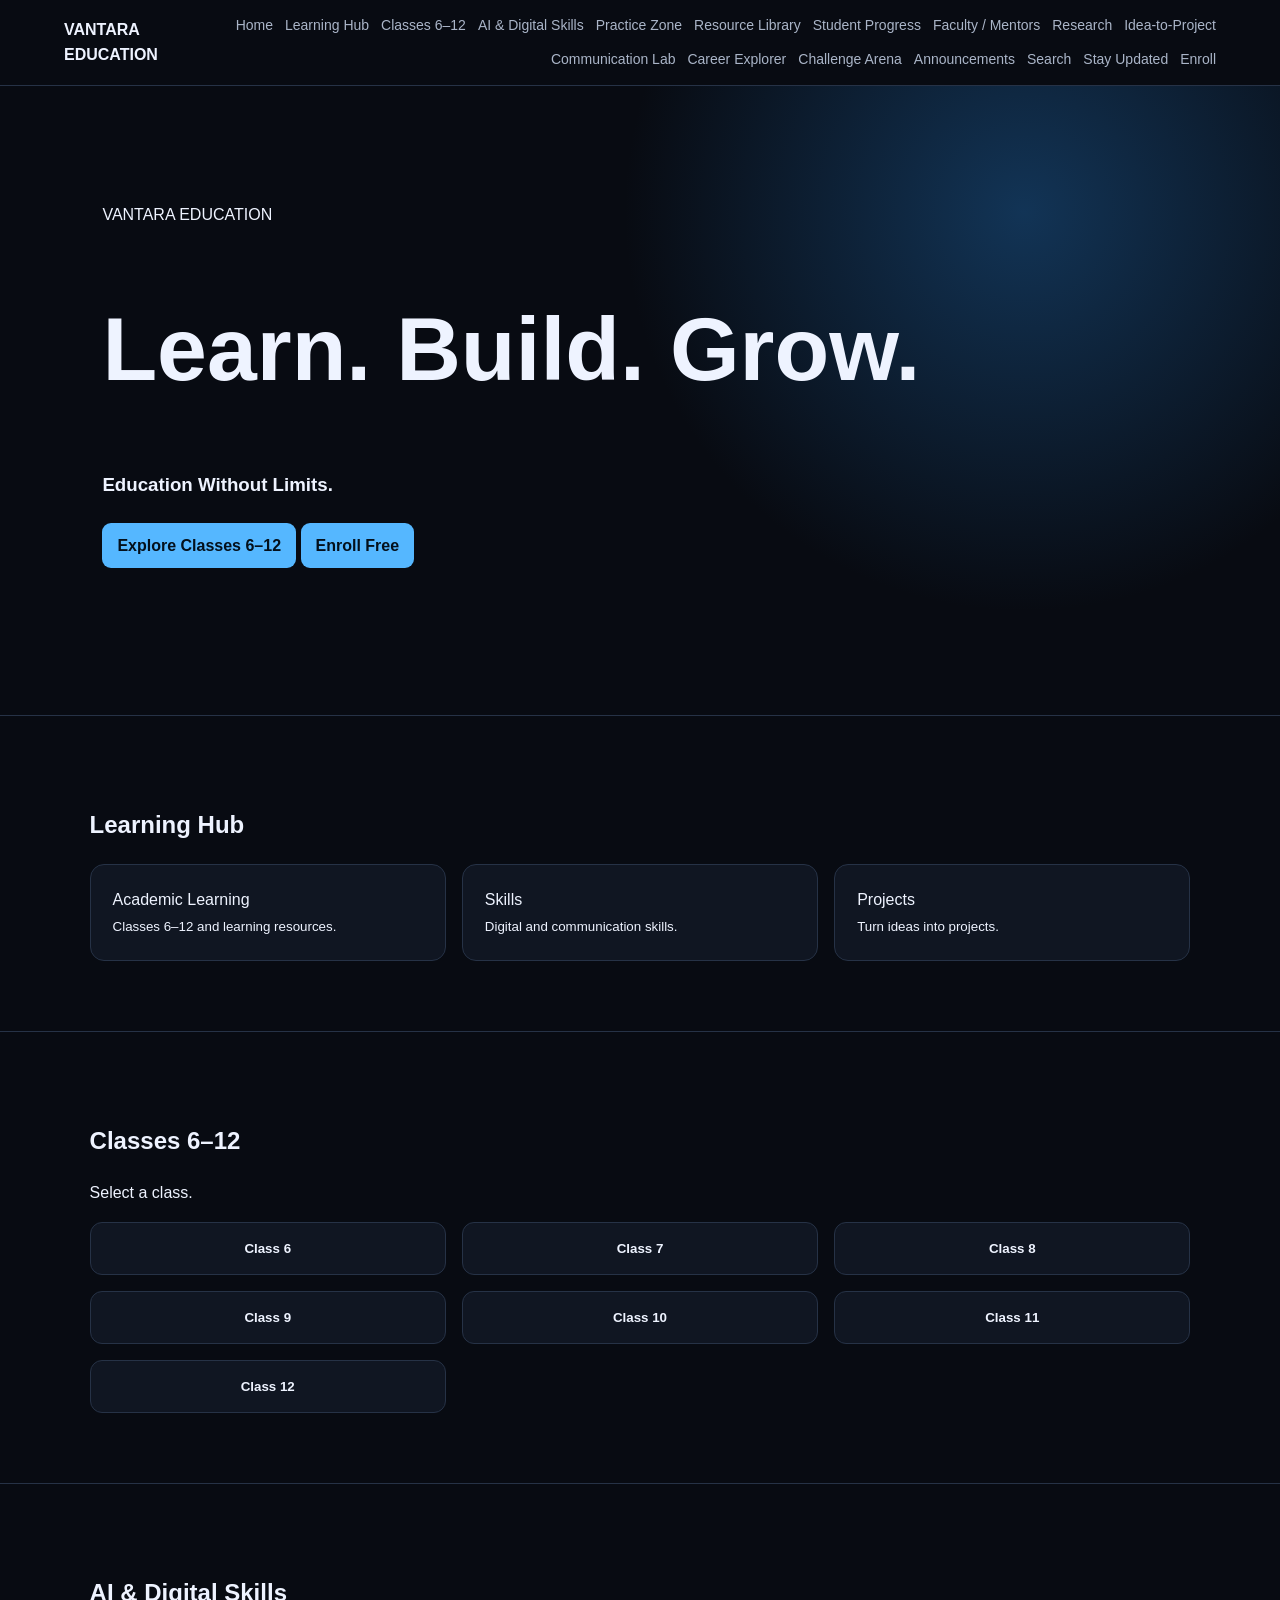
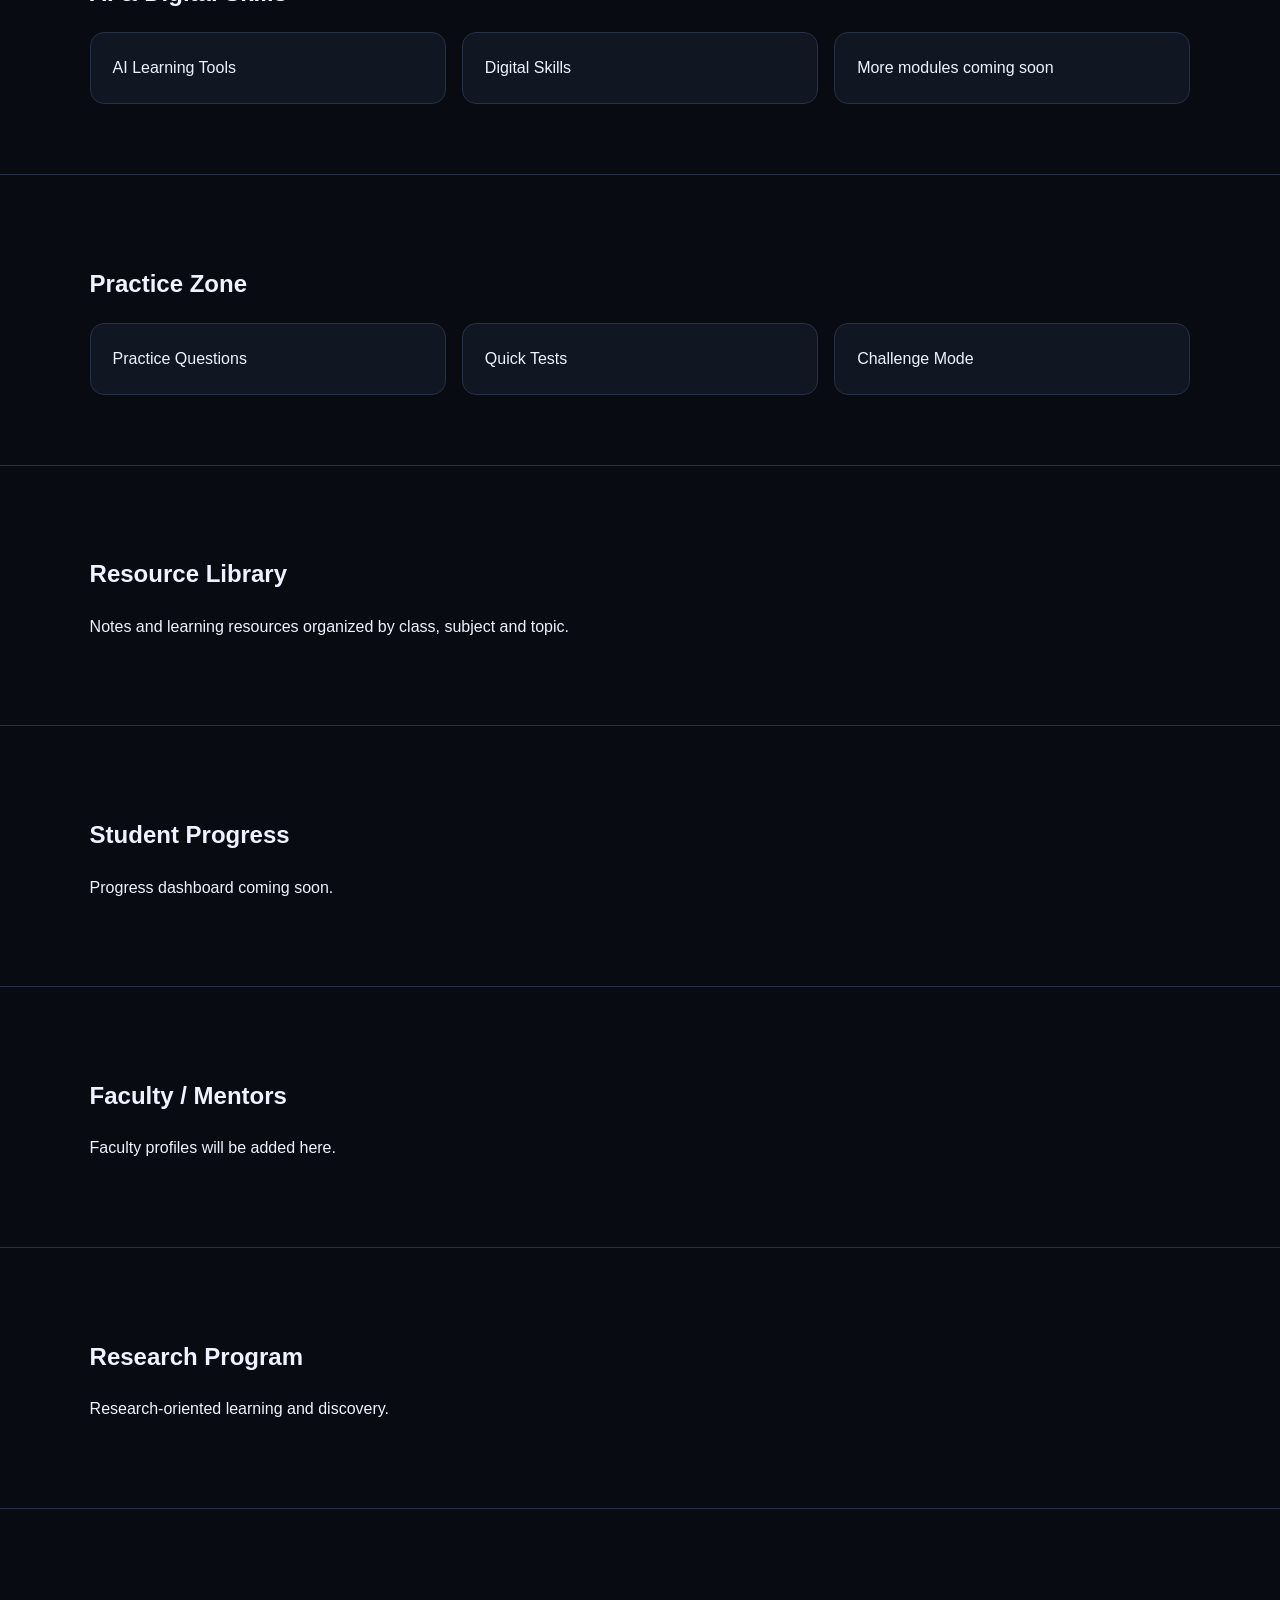
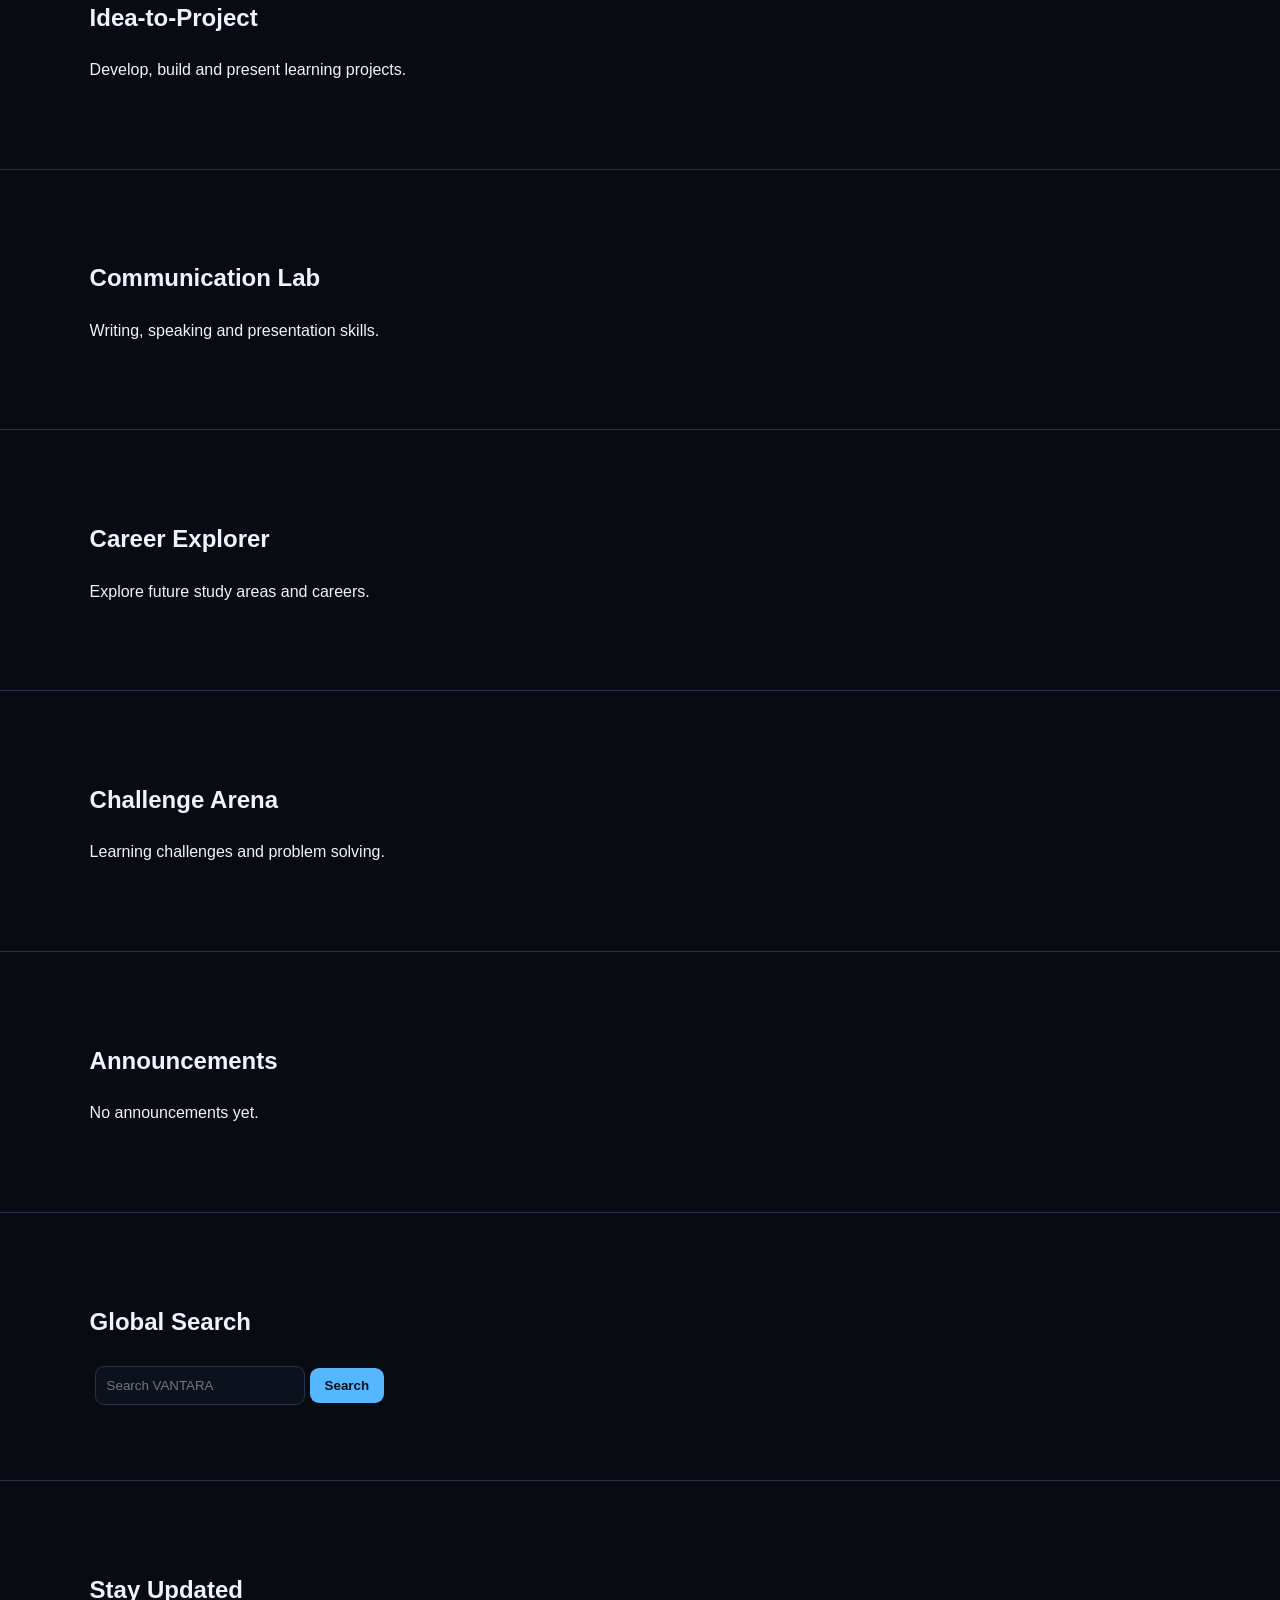
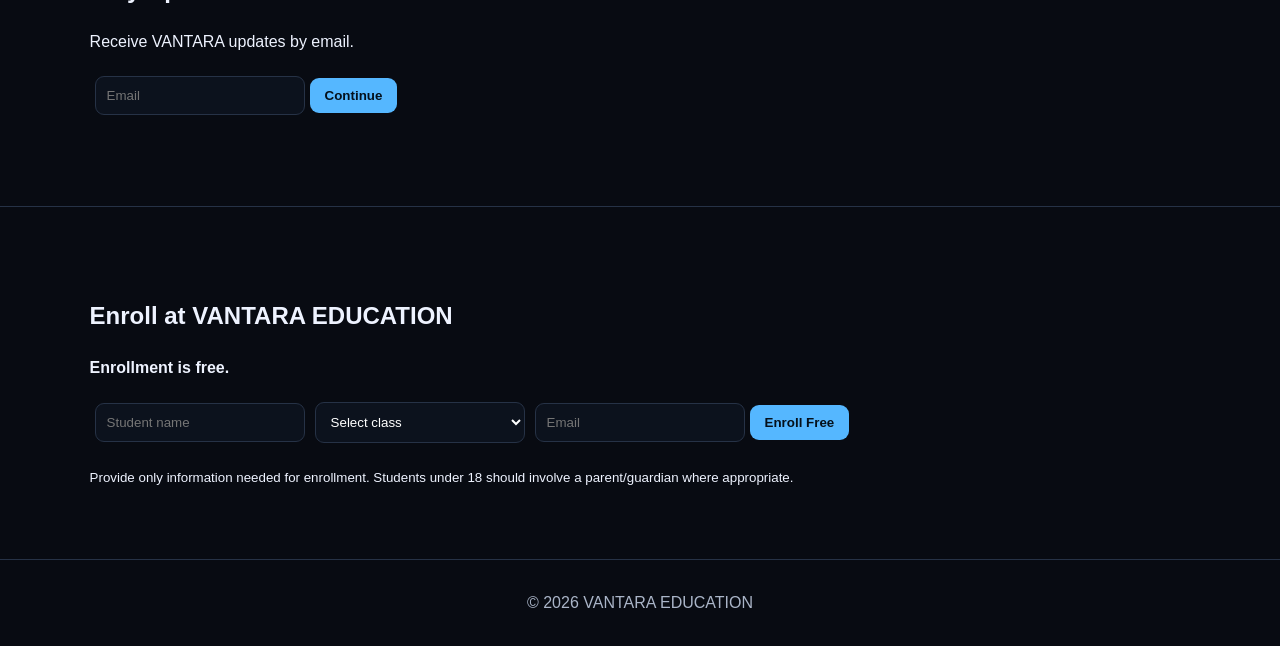
==== commit 6b2eadc0: "Add files via upload" ====
--- a/index.html
+++ b/index.html
@@ -1,214 +1,22 @@
-<!DOCTYPE html>
-<html lang="en">
-<head>
-  <meta charset="UTF-8">
-  <meta name="viewport" content="width=device-width, initial-scale=1.0">
-  <meta name="description" content="VANTARA EDUCATION — Learn. Grow. Achieve. Education Without Limits.">
-  <title>VANTARA EDUCATION</title>
-  <link rel="stylesheet" href="style.css">
-</head>
-<body>
-  <!-- Stay Updated / Sign In -->
-  <div id="welcomeScreen" class="welcome-screen">
-    <div class="welcome-card">
-      <div class="brand-mark">V</div>
-      <p class="eyebrow">VANTARA EDUCATION</p>
-      <h1>Learn. Grow. Achieve.</h1>
-      <p class="welcome-text">Education Without Limits.</p>
-      <div class="welcome-points">
-        <span>📚 Learning</span><span>🏆 Olympiads</span><span>💡 Skills</span>
-      </div>
-      <label for="emailInput">Stay Updated</label>
-      <input id="emailInput" type="email" placeholder="Enter your email address" autocomplete="email">
-      <button id="continueBtn" class="primary-btn">Continue</button>
-      <button id="skipBtn" class="text-btn">Skip for now</button>
-      <p id="emailMessage" class="form-message"></p>
-      <small>We only use your email for VANTARA updates.</small>
-    </div>
-  </div>
-
-  <header class="site-header">
-    <a href="#home" class="logo">VANTARA <span>EDUCATION</span></a>
-    <button class="menu-btn" id="menuBtn" aria-label="Open menu">☰</button>
-    <nav id="mainNav">
-      <a href="#home">Home</a>
-      <a href="#learning">Learning Hub</a>
-      <a href="#classes">Classes</a>
-      <a href="#olympiad">Olympiad Hub</a>
-      <a href="#ai">AI Learning</a>
-      <a href="#programs">Programs</a>
-      <a href="#practice">Practice</a>
-      <a href="#resources">Resources</a>
-      <a href="#more">More</a>
-    </nav>
-  </header>
-
-  <main>
-    <section id="home" class="hero section">
-      <div class="hero-copy">
-        <p class="eyebrow">VANTARA EDUCATION</p>
-        <h1>Learn. <span>Grow.</span> Achieve.</h1>
-        <p>One learning platform for academics, Olympiads, AI, skills, research, projects and future-ready learning.</p>
-        <div class="hero-actions">
-          <a class="primary-btn" href="#learning">Explore Learning</a>
-          <a class="secondary-btn" href="#olympiad">Explore Olympiad Hub</a>
-        </div>
-      </div>
-      <div class="hero-panel">
-        <div class="hero-badge">EDUCATION WITHOUT LIMITS</div>
-        <div class="orbit-card">📚 Learn</div>
-        <div class="orbit-card">🏆 Compete</div>
-        <div class="orbit-card">💡 Create</div>
-        <div class="orbit-card">🚀 Explore</div>
-      </div>
-    </section>
-
-    <section id="search" class="search-section">
-      <div>
-        <p class="eyebrow">GLOBAL SEARCH</p>
-        <h2>Find anything in VANTARA</h2>
-      </div>
-      <input id="globalSearch" type="search" placeholder="Search programs, Olympiads, classes, resources...">
-      <div id="searchResults" class="search-results"></div>
-    </section>
-
-    <section id="learning" class="section">
-      <div class="section-heading">
-        <p class="eyebrow">📚 LEARNING HUB</p>
-        <h2>Your central learning space</h2>
-        <p>Explore class-wise learning, subjects, chapters and supporting resources.</p>
-      </div>
-      <div class="feature-grid">
-        <article class="feature-card"><div class="icon">🎓</div><h3>Classes 6–10</h3><p>Organised learning pathways for school students.</p><a href="#classes">Open Classes →</a></article>
-        <article class="feature-card"><div class="icon">📖</div><h3>Subjects & Chapters</h3><p>Move from subject to chapter and build concepts step by step.</p><a href="#subjects">Explore Subjects →</a></article>
-        <article class="feature-card"><div class="icon">🧠</div><h3>Practice Zone</h3><p>Practice questions with topic and difficulty filters.</p><a href="#practice">Start Practice →</a></article>
-        <article class="feature-card"><div class="icon">📚</div><h3>Resource Library</h3><p>Keep notes, worksheets and study material in one place.</p><a href="#resources">Open Library →</a></article>
-      </div>
-    </section>
-
-    <section id="classes" class="section alt">
-      <div class="section-heading"><p class="eyebrow">🎓 CLASSES 6–10</p><h2>Choose your class</h2></div>
-      <div class="class-grid">
-        <button class="class-card" data-class="6">Class 6</button>
-        <button class="class-card" data-class="7">Class 7</button>
-        <button class="class-card" data-class="8">Class 8</button>
-        <button class="class-card" data-class="9">Class 9</button>
-        <button class="class-card" data-class="10">Class 10</button>
-      </div>
-      <div id="classPanel" class="dynamic-panel"><p>Select a class to view subjects.</p></div>
-    </section>
-
-    <section id="subjects" class="section">
-      <div class="section-heading"><p class="eyebrow">📖 SUBJECTS & CHAPTERS</p><h2>Build strong fundamentals</h2></div>
-      <div class="subject-grid">
-        <div class="subject-card"><h3>Mathematics</h3><p>Concepts • Practice • Problem Solving</p></div>
-        <div class="subject-card"><h3>Science</h3><p>Physics • Chemistry • Biology</p></div>
-        <div class="subject-card"><h3>English</h3><p>Grammar • Literature • Writing</p></div>
-        <div class="subject-card"><h3>Social Science</h3><p>History • Geography • Civics • Economics</p></div>
-        <div class="subject-card"><h3>Computer</h3><p>Computing • Coding • Digital Skills</p></div>
-        <div class="subject-card"><h3>Olympiad Mathematics</h3><p>Reasoning • Number Theory • Advanced Problems</p></div>
-      </div>
-    </section>
-
-    <section id="olympiad" class="section olympiad">
-      <div class="section-heading"><p class="eyebrow">🏆 OLYMPIAD HUB</p><h2>Think beyond the textbook</h2><p>Dedicated spaces for mathematical and science Olympiad preparation.</p></div>
-      <div class="program-grid">
-        <article class="program-card olympiad-card"><span>01</span><h3>IOQM</h3><p>Indian Olympiad Qualifier in Mathematics preparation.</p><button>Explore IOQM</button></article>
-        <article class="program-card olympiad-card"><span>02</span><h3>IMO</h3><p>International Mathematical Olympiad learning pathway.</p><button>Explore IMO</button></article>
-        <article class="program-card olympiad-card"><span>03</span><h3>IOM</h3><p>International Olympiad Mathematics practice and reasoning.</p><button>Explore IOM</button></article>
-        <article class="program-card olympiad-card"><span>04</span><h3>Science Olympiads</h3><p>Physics, Chemistry and Biology Olympiad preparation.</p><button>Explore Science</button></article>
-      </div>
-    </section>
-
-    <section id="ai" class="section">
-      <div class="section-heading"><p class="eyebrow">🤖 AI LEARNING</p><h2>Learn with modern tools</h2><p>AI learning tools will be introduced as they become ready. VIRA is not included in this version.</p></div>
-      <div class="feature-grid">
-        <article class="feature-card"><div class="icon">🧩</div><h3>AI Learning Tools</h3><p>Future-ready tools for explanations, practice and learning workflows.</p><span class="status">Coming Soon</span></article>
-        <article class="feature-card"><div class="icon">🧠</div><h3>Smart Study Workflows</h3><p>Use structured prompts, revision methods and study organisation.</p><span class="status">Planned</span></article>
-      </div>
-    </section>
-
-    <section id="programs" class="section alt">
-      <div class="section-heading"><p class="eyebrow">🚀 PROGRAMS</p><h2>Build skills beyond academics</h2></div>
-      <div class="program-grid">
-        <article class="program-card"><span>🎨</span><h3>AI Editing Program</h3><p>Learn modern AI-assisted editing workflows, creative tools and practical projects.</p><a href="#contact">Join Program →</a></article>
-        <article class="program-card"><span>💻</span><h3>Skill Labs</h3><p>Coding, AI, communication, research and practical digital skills.</p><a href="#more">Explore Skills →</a></article>
-        <article class="program-card"><span>🔬</span><h3>Research Program</h3><p>Explore questions, research methods and student-led investigations.</p><a href="#more">Explore Research →</a></article>
-        <article class="program-card"><span>💡</span><h3>Idea-to-Project</h3><p>Turn an idea into a structured project with clear goals and outputs.</p><a href="#more">Build an Idea →</a></article>
-        <article class="program-card"><span>🗣️</span><h3>Communication Lab</h3><p>Practice speaking, writing, presentation and communication skills.</p><a href="#more">Open Lab →</a></article>
-        <article class="program-card"><span>🚀</span><h3>Career Explorer</h3><p>Discover careers, skills and learning pathways for the future.</p><a href="#more">Explore Careers →</a></article>
-      </div>
-    </section>
-
-    <section id="practice" class="section">
-      <div class="section-heading"><p class="eyebrow">🧠 PRACTICE ZONE</p><h2>Practice. Improve. Repeat.</h2></div>
-      <div class="filters">
-        <select id="practiceSubject"><option value="all">All Subjects</option><option>Maths</option><option>Science</option><option>English</option><option>Logic</option><option>Coding</option></select>
-        <select id="practiceLevel"><option value="all">All Levels</option><option>Foundation</option><option>Intermediate</option><option>Olympiad</option></select>
-      </div>
-      <div id="practiceList" class="question-grid"></div>
-    </section>
-
-    <section id="resources" class="section alt">
-      <div class="section-heading"><p class="eyebrow">📚 RESOURCE LIBRARY</p><h2>Everything you need, organised</h2></div>
-      <div class="resource-grid">
-        <article class="resource-card"><h3>📄 Revision Notes</h3><p>Quick revision material.</p><button>Open Library</button></article>
-        <article class="resource-card"><h3>📝 Worksheets</h3><p>Topic-based practice sheets.</p><button>Open Worksheets</button></article>
-        <article class="resource-card"><h3>🎥 Video Lessons</h3><p>Video learning collection.</p><button>View Lessons</button></article>
-        <article class="resource-card"><h3>🏆 Olympiad Material</h3><p>Advanced problem-solving resources.</p><button>Explore</button></article>
-      </div>
-    </section>
-
-    <section id="more" class="section">
-      <div class="section-heading"><p class="eyebrow">🌟 VANTARA EXPERIENCES</p><h2>Explore, compete and create</h2></div>
-      <div class="feature-grid">
-        <article class="feature-card"><div class="icon">🎯</div><h3>Student Progress</h3><p>Track practice, completed learning and personal milestones.</p><div class="progress"><i id="progressBar"></i></div><small id="progressText">0% completed</small></article>
-        <article class="feature-card"><div class="icon">👨‍🏫</div><h3>Faculty / Mentors</h3><p>Meet the educators and mentors supporting VANTARA programmes.</p><a href="#faculty">Meet Mentors →</a></article>
-        <article class="feature-card"><div class="icon">🏆</div><h3>Challenge Arena</h3><p>Maths, science, logic, coding and writing challenges.</p><a href="#challenge">Enter Arena →</a></article>
-        <article class="feature-card"><div class="icon">📢</div><h3>Announcements</h3><p>Important courses, Olympiad and VANTARA updates.</p><a href="#announcements">View Updates →</a></article>
-      </div>
-    </section>
-
-    <section id="faculty" class="section alt">
-      <div class="section-heading"><p class="eyebrow">👨‍🏫 FACULTY / MENTORS</p><h2>Learn with guidance</h2></div>
-      <div class="mentor-card">
-        <div class="mentor-avatar">RM</div>
-        <div><h3>Mr. Rajesh Mehra</h3><p class="mentor-role">Olympiad Mathematics Mentor</p><p>B.Sc. Mathematics • M.Sc. Mathematics • B.Ed. • Certificate in Advanced Problem Solving & Mathematical Reasoning</p></div>
-      </div>
-      <p class="note">Additional faculty profiles can be added later.</p>
-    </section>
-
-    <section id="challenge" class="section">
-      <div class="section-heading"><p class="eyebrow">🏆 CHALLENGE ARENA</p><h2>Challenge your thinking</h2></div>
-      <div class="challenge-grid">
-        <button>➗ Maths Challenge</button><button>🔬 Science Challenge</button><button>🧩 Logic Challenge</button><button>💻 Coding Challenge</button><button>✍️ Writing Challenge</button>
-      </div>
-    </section>
-
-    <section id="announcements" class="section alt">
-      <div class="section-heading"><p class="eyebrow">📢 ANNOUNCEMENTS</p><h2>What's happening at VANTARA?</h2></div>
-      <div class="announcement-list">
-        <article><span>NEW</span><div><h3>VANTARA Olympiad Hub</h3><p>IOQM and Olympiad learning pathways are being developed.</p></div></article>
-        <article><span>UPDATE</span><div><h3>AI Editing Program</h3><p>Programme resources and practical modules will be added here.</p></div></article>
-      </div>
-    </section>
-
-    <section id="contact" class="section contact">
-      <div class="section-heading"><p class="eyebrow">📩 STAY UPDATED</p><h2>Be part of VANTARA</h2><p>Get updates about new courses, Olympiads, resources and programmes.</p></div>
-      <form id="footerSubscribe" class="subscribe-form">
-        <input id="footerEmail" type="email" placeholder="Your email address" required>
-        <button class="primary-btn" type="submit">Stay Updated</button>
-      </form>
-      <p id="footerMessage" class="form-message"></p>
-    </section>
-  </main>
-
-  <footer>
-    <div><strong>VANTARA EDUCATION</strong><p>Learn. Grow. Achieve. • Education Without Limits.</p></div>
-    <div class="footer-links"><a href="#home">Home</a><a href="#olympiad">Olympiad Hub</a><a href="#programs">Programs</a><a href="#contact">Stay Updated</a></div>
-    <p class="copyright">© 2026 VANTARA EDUCATION. All rights reserved.</p>
-  </footer>
-
-  <script src="app.js"></script>
-</body>
-</html>
+<!doctype html><html lang="en"><head><meta charset="UTF-8"><meta name="viewport" content="width=device-width,initial-scale=1"><title>VANTARA EDUCATION</title><link rel="stylesheet" href="style.css"></head><body>
+<header><b>VANTARA EDUCATION</b><button id="menu">☰</button><nav id="nav">
+<a href="#home">Home</a><a href="#learning">Learning Hub</a><a href="#classes">Classes 6–12</a><a href="#skills">AI & Digital Skills</a><a href="#practice">Practice Zone</a><a href="#resources">Resource Library</a><a href="#progress">Student Progress</a><a href="#faculty">Faculty / Mentors</a><a href="#research">Research</a><a href="#projects">Idea-to-Project</a><a href="#communication">Communication Lab</a><a href="#career">Career Explorer</a><a href="#challenge">Challenge Arena</a><a href="#announcements">Announcements</a><a href="#search">Search</a><a href="#updates">Stay Updated</a><a href="#enroll">Enroll</a></nav></header>
+<main>
+<section id="home" class="hero"><p>VANTARA EDUCATION</p><h1>Learn. Build. Grow.</h1><h3>Education Without Limits.</h3><a class="btn" href="#classes">Explore Classes 6–12</a> <a class="btn" href="#enroll">Enroll Free</a></section>
+<section id="learning"><h2>Learning Hub</h2><div class="grid"><article>Academic Learning<br><small>Classes 6–12 and learning resources.</small></article><article>Skills<br><small>Digital and communication skills.</small></article><article>Projects<br><small>Turn ideas into projects.</small></article></div></section>
+<section id="classes"><h2>Classes 6–12</h2><p>Select a class.</p><div id="classesGrid" class="grid"></div><div id="classPanel"></div></section>
+<section id="skills"><h2>AI & Digital Skills</h2><div class="grid"><article>AI Learning Tools</article><article>Digital Skills</article><article>More modules coming soon</article></div></section>
+<section id="practice"><h2>Practice Zone</h2><div class="grid"><article>Practice Questions</article><article>Quick Tests</article><article>Challenge Mode</article></div></section>
+<section id="resources"><h2>Resource Library</h2><p>Notes and learning resources organized by class, subject and topic.</p></section>
+<section id="progress"><h2>Student Progress</h2><p>Progress dashboard coming soon.</p></section>
+<section id="faculty"><h2>Faculty / Mentors</h2><p>Faculty profiles will be added here.</p></section>
+<section id="research"><h2>Research Program</h2><p>Research-oriented learning and discovery.</p></section>
+<section id="projects"><h2>Idea-to-Project</h2><p>Develop, build and present learning projects.</p></section>
+<section id="communication"><h2>Communication Lab</h2><p>Writing, speaking and presentation skills.</p></section>
+<section id="career"><h2>Career Explorer</h2><p>Explore future study areas and careers.</p></section>
+<section id="challenge"><h2>Challenge Arena</h2><p>Learning challenges and problem solving.</p></section>
+<section id="announcements"><h2>Announcements</h2><p>No announcements yet.</p></section>
+<section id="search"><h2>Global Search</h2><input id="q" placeholder="Search VANTARA"><button class="btn" id="searchBtn">Search</button><div id="results"></div></section>
+<section id="updates"><h2>Stay Updated</h2><p>Receive VANTARA updates by email.</p><form id="sub"><input id="subEmail" type="email" placeholder="Email" required><button class="btn">Continue</button></form><p id="subMsg"></p></section>
+<section id="enroll"><h2>Enroll at VANTARA EDUCATION</h2><p><b>Enrollment is free.</b></p><form id="enrollForm"><input id="name" placeholder="Student name" required><select id="className" required><option value="">Select class</option><option>Class 6</option><option>Class 7</option><option>Class 8</option><option>Class 9</option><option>Class 10</option><option>Class 11</option><option>Class 12</option></select><input id="email" type="email" placeholder="Email" required><button class="btn">Enroll Free</button></form><p id="enrollMsg"></p><small>Provide only information needed for enrollment. Students under 18 should involve a parent/guardian where appropriate.</small></section>
+</main><footer>© 2026 VANTARA EDUCATION</footer><script src="app.js"></script></body></html>
--- a/style.css
+++ b/style.css
@@ -1 +1 @@
-*{box-sizing:border-box;margin:0;padding:0}html{scroll-behavior:smooth}body{font-family:Inter,system-ui,-apple-system,Segoe UI,Arial,sans-serif;background:#070a10;color:#f5f7fb;line-height:1.6}a{text-decoration:none;color:inherit}button,input,select{font:inherit}.site-header{position:sticky;top:0;z-index:50;display:flex;align-items:center;justify-content:space-between;padding:16px 5%;background:rgba(7,10,16,.92);backdrop-filter:blur(16px);border-bottom:1px solid #1c2430}.logo{font-size:20px;font-weight:900;letter-spacing:.5px}.logo span{font-weight:500;color:#91a0b4}.site-header nav{display:flex;gap:20px;align-items:center}.site-header nav a{font-size:13px;color:#b9c3d1}.site-header nav a:hover{color:#fff}.menu-btn{display:none;background:none;border:0;color:#fff;font-size:26px}.section{padding:90px 6%;max-width:1400px;margin:auto}.section.alt{max-width:none;background:#0b1018}.hero{min-height:650px;display:grid;grid-template-columns:1.1fr .9fr;gap:50px;align-items:center}.eyebrow{font-size:12px;letter-spacing:2px;color:#7dd3fc;font-weight:800;margin-bottom:10px}.hero h1{font-size:clamp(46px,7vw,88px);line-height:1.02;letter-spacing:-3px}.hero h1 span{color:#7dd3fc}.hero-copy>p:not(.eyebrow){font-size:20px;color:#aeb9c8;max-width:700px;margin:25px 0}.hero-actions{display:flex;gap:12px;flex-wrap:wrap}.primary-btn,.secondary-btn,.text-btn{display:inline-flex;align-items:center;justify-content:center;border-radius:10px;padding:12px 18px;border:1px solid transparent;cursor:pointer}.primary-btn{background:#fff;color:#071018;font-weight:800}.secondary-btn{border-color:#354153;color:#fff}.text-btn{background:none;color:#8f9bad}.hero-panel{min-height:430px;border:1px solid #253143;border-radius:28px;background:radial-gradient(circle at 50% 45%,#15283a,#0a0e15 65%);display:grid;place-items:center;position:relative;overflow:hidden}.hero-badge{position:absolute;top:30px;color:#7dd3fc;font-size:11px;letter-spacing:2px}.orbit-card{position:absolute;padding:16px 20px;background:#101824;border:1px solid #2a3749;border-radius:16px;box-shadow:0 15px 40px #0008}.orbit-card:nth-of-type(2){top:105px;left:18%}.orbit-card:nth-of-type(3){top:42%;right:10%}.orbit-card:nth-of-type(4){bottom:90px;left:12%}.orbit-card:nth-of-type(5){bottom:45px;right:20%}.search-section{padding:35px 6%;border-top:1px solid #1a2330;border-bottom:1px solid #1a2330;display:grid;grid-template-columns:1fr 1.5fr;gap:25px;align-items:center}.search-section input,.subscribe-form input,.welcome-card input,.filters select{width:100%;padding:14px 16px;border:1px solid #2a3647;border-radius:10px;background:#0d141e;color:#fff;outline:none}.search-results{grid-column:1/-1;display:flex;gap:10px;flex-wrap:wrap}.search-result{padding:10px 14px;border:1px solid #263345;border-radius:10px;color:#cbd5e1}.section-heading{margin-bottom:35px}.section-heading h2{font-size:clamp(30px,4vw,48px);line-height:1.1;margin-bottom:10px}.section-heading>p:not(.eyebrow){color:#9eabba}.feature-grid,.program-grid,.subject-grid,.resource-grid,.question-grid{display:grid;grid-template-columns:repeat(3,1fr);gap:18px}.feature-card,.program-card,.subject-card,.resource-card,.mentor-card,.question-card{background:#0d131d;border:1px solid #202c3b;border-radius:18px;padding:25px;transition:.2s}.feature-card:hover,.program-card:hover,.subject-card:hover,.resource-card:hover{transform:translateY(-3px);border-color:#3a4b62}.icon{font-size:30px;margin-bottom:15px}.feature-card h3,.program-card h3,.subject-card h3,.resource-card h3{margin-bottom:8px}.feature-card p,.program-card p,.subject-card p,.resource-card p{color:#99a6b6;margin-bottom:15px}.feature-card a,.program-card a{color:#7dd3fc;font-weight:700}.class-grid{display:grid;grid-template-columns:repeat(5,1fr);gap:14px}.class-card{padding:25px 10px;border:1px solid #273447;background:#0d131d;color:#fff;border-radius:16px;cursor:pointer;font-weight:800}.class-card:hover,.challenge-grid button:hover{border-color:#7dd3fc}.dynamic-panel{margin-top:20px;padding:20px;border:1px dashed #33445a;border-radius:14px;color:#b6c1ce}.subject-grid{grid-template-columns:repeat(3,1fr)}.subject-card{min-height:130px}.olympiad{background:linear-gradient(180deg,#0b111a,#081018)}.olympiad-card{border-color:#29445b}.program-card span{font-size:25px;color:#7dd3fc}.program-card button,.resource-card button{border:1px solid #344256;background:#111a26;color:#fff;padding:9px 13px;border-radius:9px;cursor:pointer}.status{display:inline-block;padding:5px 9px;border-radius:20px;background:#122638;color:#7dd3fc;font-size:11px;font-weight:800}.filters{display:flex;gap:12px;margin-bottom:20px;max-width:600px}.question-grid{grid-template-columns:repeat(3,1fr)}.question-card .tag{font-size:11px;color:#7dd3fc;text-transform:uppercase;letter-spacing:1px}.question-card h3{margin:8px 0}.question-card p{color:#aab5c4}.progress{height:8px;background:#182230;border-radius:20px;overflow:hidden;margin:16px 0 7px}.progress i{display:block;height:100%;width:0;background:#7dd3fc}.mentor-card{display:flex;gap:20px;align-items:center;max-width:850px}.mentor-avatar{width:80px;height:80px;border-radius:50%;display:grid;place-items:center;background:#142638;color:#7dd3fc;font-weight:900;font-size:22px}.mentor-role{color:#7dd3fc;font-weight:800}.note{color:#7e8b9d;margin-top:15px}.challenge-grid{display:grid;grid-template-columns:repeat(5,1fr);gap:12px}.challenge-grid button{background:#0d131d;border:1px solid #263447;color:#fff;padding:20px 10px;border-radius:15px;cursor:pointer}.announcement-list{display:grid;gap:12px}.announcement-list article{display:flex;gap:20px;padding:20px;border:1px solid #253245;border-radius:15px;background:#0d131d}.announcement-list article>span{color:#7dd3fc;font-weight:900;font-size:11px}.subscribe-form{display:flex;gap:10px;max-width:650px}.form-message{color:#7dd3fc;margin-top:10px;min-height:22px}.welcome-screen{position:fixed;inset:0;z-index:1000;background:#05080d;display:grid;place-items:center;padding:20px}.welcome-screen.hidden{display:none}.welcome-card{width:min(480px,100%);padding:38px;border:1px solid #293749;background:#0b1119;border-radius:24px;box-shadow:0 30px 100px #000}.brand-mark{width:54px;height:54px;display:grid;place-items:center;border-radius:15px;background:#fff;color:#071018;font-weight:950;font-size:25px;margin-bottom:20px}.welcome-card h1{font-size:40px;line-height:1.05}.welcome-text{color:#aeb9c8;margin:8px 0 22px}.welcome-points{display:flex;gap:7px;flex-wrap:wrap;margin-bottom:22px}.welcome-points span{padding:6px 9px;background:#101a26;border-radius:20px;font-size:12px;color:#c6d0dd}.welcome-card label{display:block;font-size:13px;margin-bottom:7px}.welcome-card .primary-btn{width:100%;margin-top:10px}.welcome-card .text-btn{width:100%;margin-top:5px}.welcome-card small{display:block;color:#657286;text-align:center;margin-top:10px}.footer-links{display:flex;gap:16px;flex-wrap:wrap}.footer-links a{color:#9da9b8}footer{padding:45px 6%;border-top:1px solid #1d2734;color:#8e9aaa;display:grid;grid-template-columns:1fr 1fr;gap:25px}.copyright{grid-column:1/-1;font-size:12px;color:#5d6877}.hidden{display:none!important}@media(max-width:950px){.site-header nav{display:none;position:absolute;top:65px;left:0;right:0;background:#080d14;padding:18px 6%;flex-direction:column;align-items:flex-start;border-bottom:1px solid #1d2938}.site-header nav.open{display:flex}.menu-btn{display:block}.hero{grid-template-columns:1fr}.hero-panel{min-height:300px}.feature-grid,.program-grid,.subject-grid,.resource-grid,.question-grid{grid-template-columns:repeat(2,1fr)}.class-grid{grid-template-columns:repeat(3,1fr)}.challenge-grid{grid-template-columns:repeat(2,1fr)}.search-section{grid-template-columns:1fr}footer{grid-template-columns:1fr}}@media(max-width:600px){.section{padding:65px 5%}.hero{min-height:600px}.hero h1{letter-spacing:-2px}.feature-grid,.program-grid,.subject-grid,.resource-grid,.question-grid{grid-template-columns:1fr}.class-grid{grid-template-columns:repeat(2,1fr)}.challenge-grid{grid-template-columns:1fr}.filters,.subscribe-form{flex-direction:column}.welcome-card{padding:28px}.welcome-card h1{font-size:32px}.hero-panel{display:none}.announcement-list article{flex-direction:column;gap:5px}}+*{box-sizing:border-box}body{margin:0;background:#080b12;color:#eef3ff;font-family:Arial,sans-serif;line-height:1.6}header{position:sticky;top:0;z-index:5;background:#080b12;border-bottom:1px solid #263246;padding:14px 5%;display:flex;justify-content:space-between;align-items:center}nav{display:flex;gap:12px;flex-wrap:wrap;justify-content:flex-end}nav a{color:#aab5c8;text-decoration:none;font-size:14px}#menu{display:none;background:#101622;color:white;border:1px solid #263246;padding:8px;border-radius:8px}.hero{min-height:70vh;display:block;padding:100px 8%;background:radial-gradient(circle at 80% 20%,#123456,transparent 35%)}section{padding:70px 7%;border-bottom:1px solid #263246}h1{font-size:clamp(42px,7vw,90px);line-height:1.05}.grid{display:grid;grid-template-columns:repeat(3,1fr);gap:16px}.grid article,.card{background:#101622;border:1px solid #263246;border-radius:14px;padding:22px}.btn{display:inline-block;background:#55b7ff;color:#04101b;border:0;border-radius:9px;padding:10px 15px;font-weight:bold;text-decoration:none;cursor:pointer;margin:4px 0}input,select{background:#0c121d;color:white;border:1px solid #263246;border-radius:9px;padding:11px;margin:5px;min-width:210px}footer{text-align:center;padding:30px;color:#aab5c8}.classBtn{width:100%;padding:18px;background:#101622;color:#eef3ff;border:1px solid #263246;border-radius:12px;cursor:pointer;font-weight:bold}.classBtn:hover{border-color:#55b7ff}.subject{padding:12px;background:#0c121d;border:1px solid #263246;color:#eef3ff;border-radius:9px;margin:5px;cursor:pointer}@media(max-width:900px){#menu{display:block}nav{display:none;position:absolute;left:0;right:0;top:58px;background:#080b12;padding:16px;flex-direction:column;align-items:flex-start}nav.open{display:flex}.grid{grid-template-columns:1fr 1fr}}@media(max-width:550px){section{padding:50px 5%}.grid{grid-template-columns:1fr}.hero{padding:70px 5%}}
